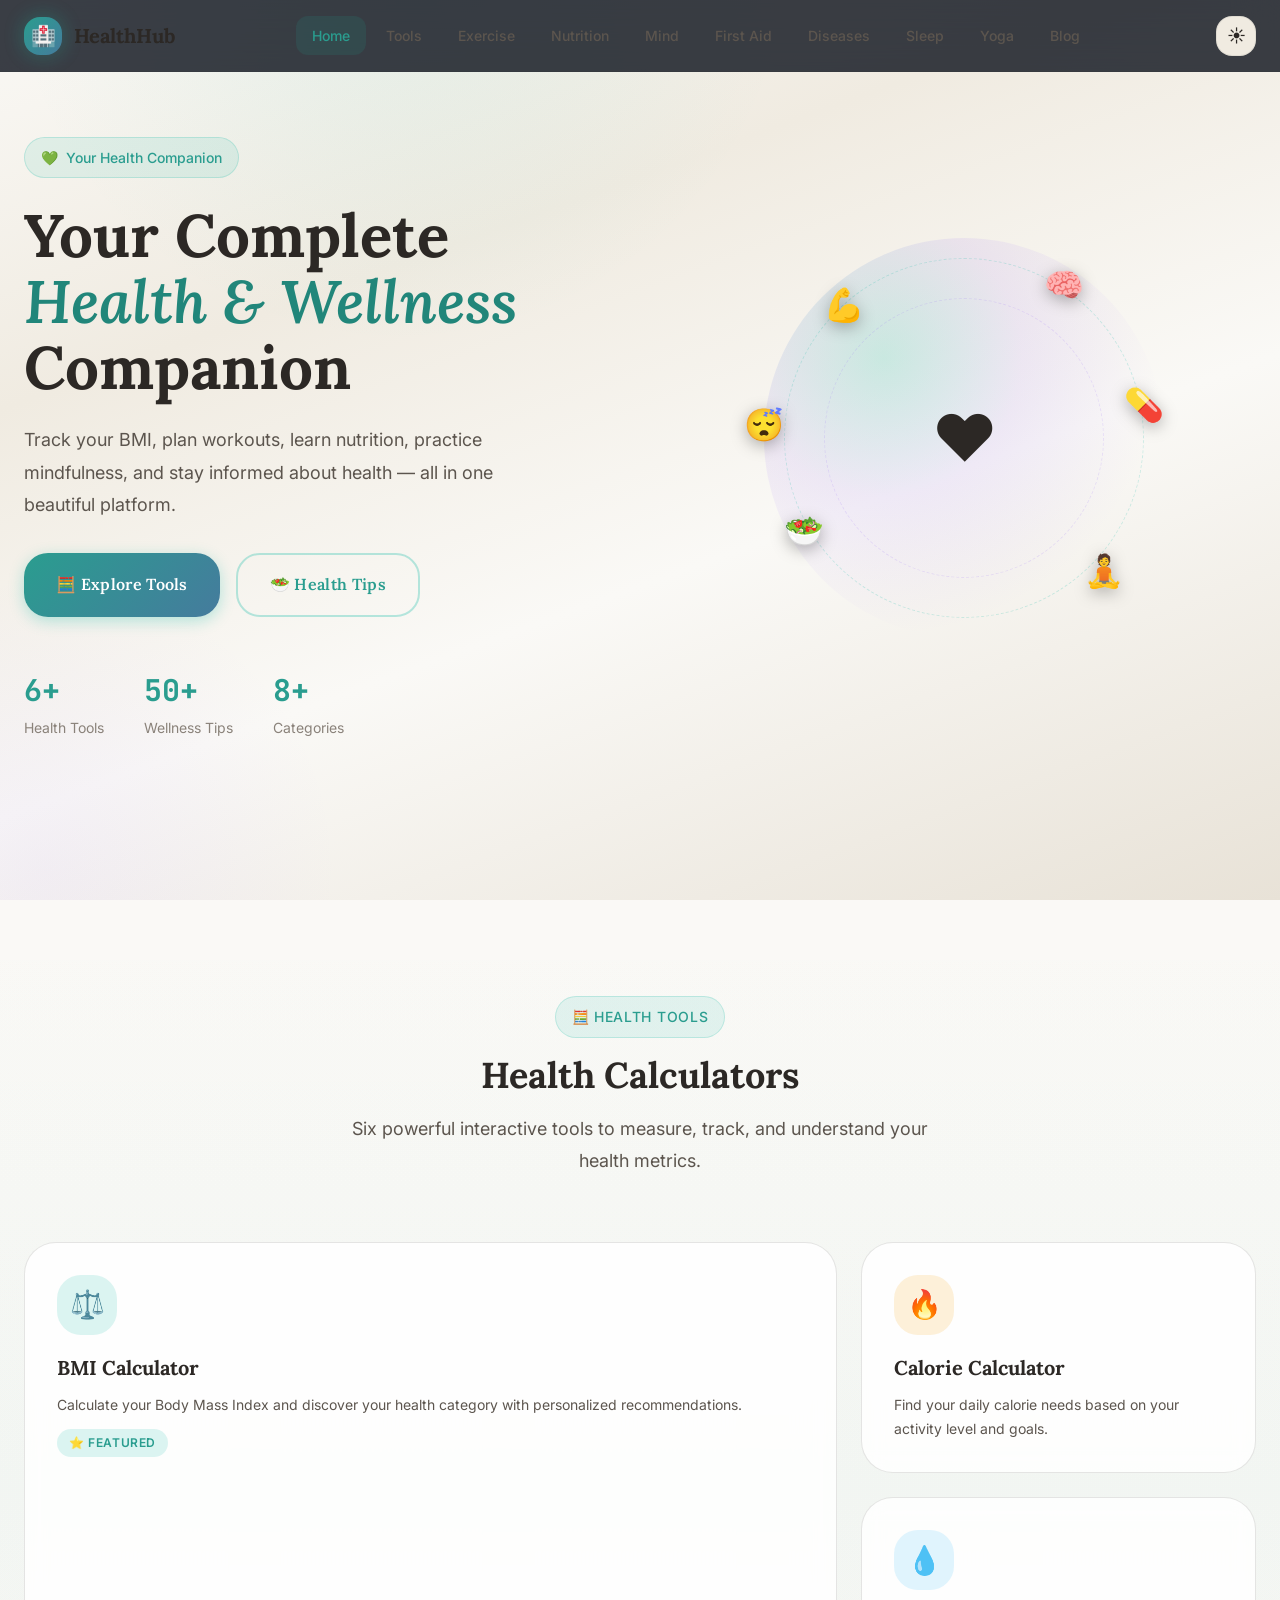
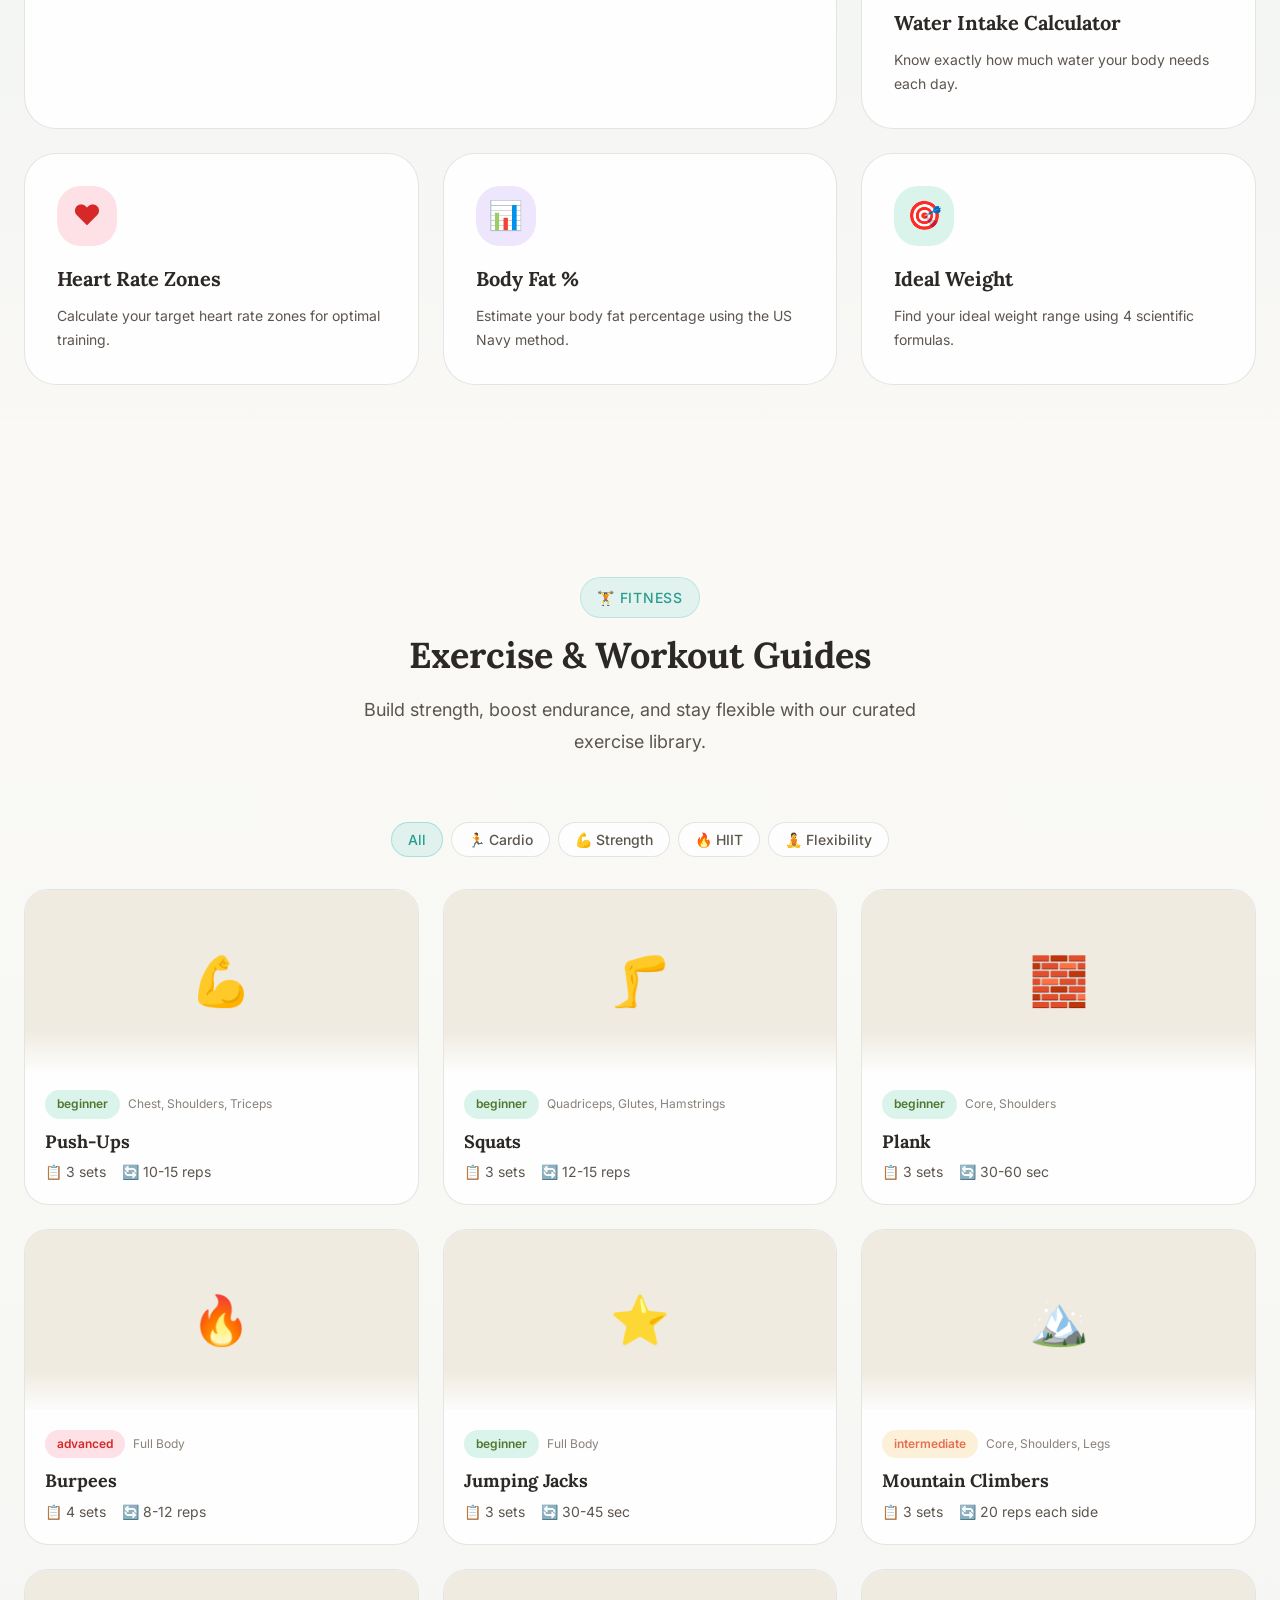
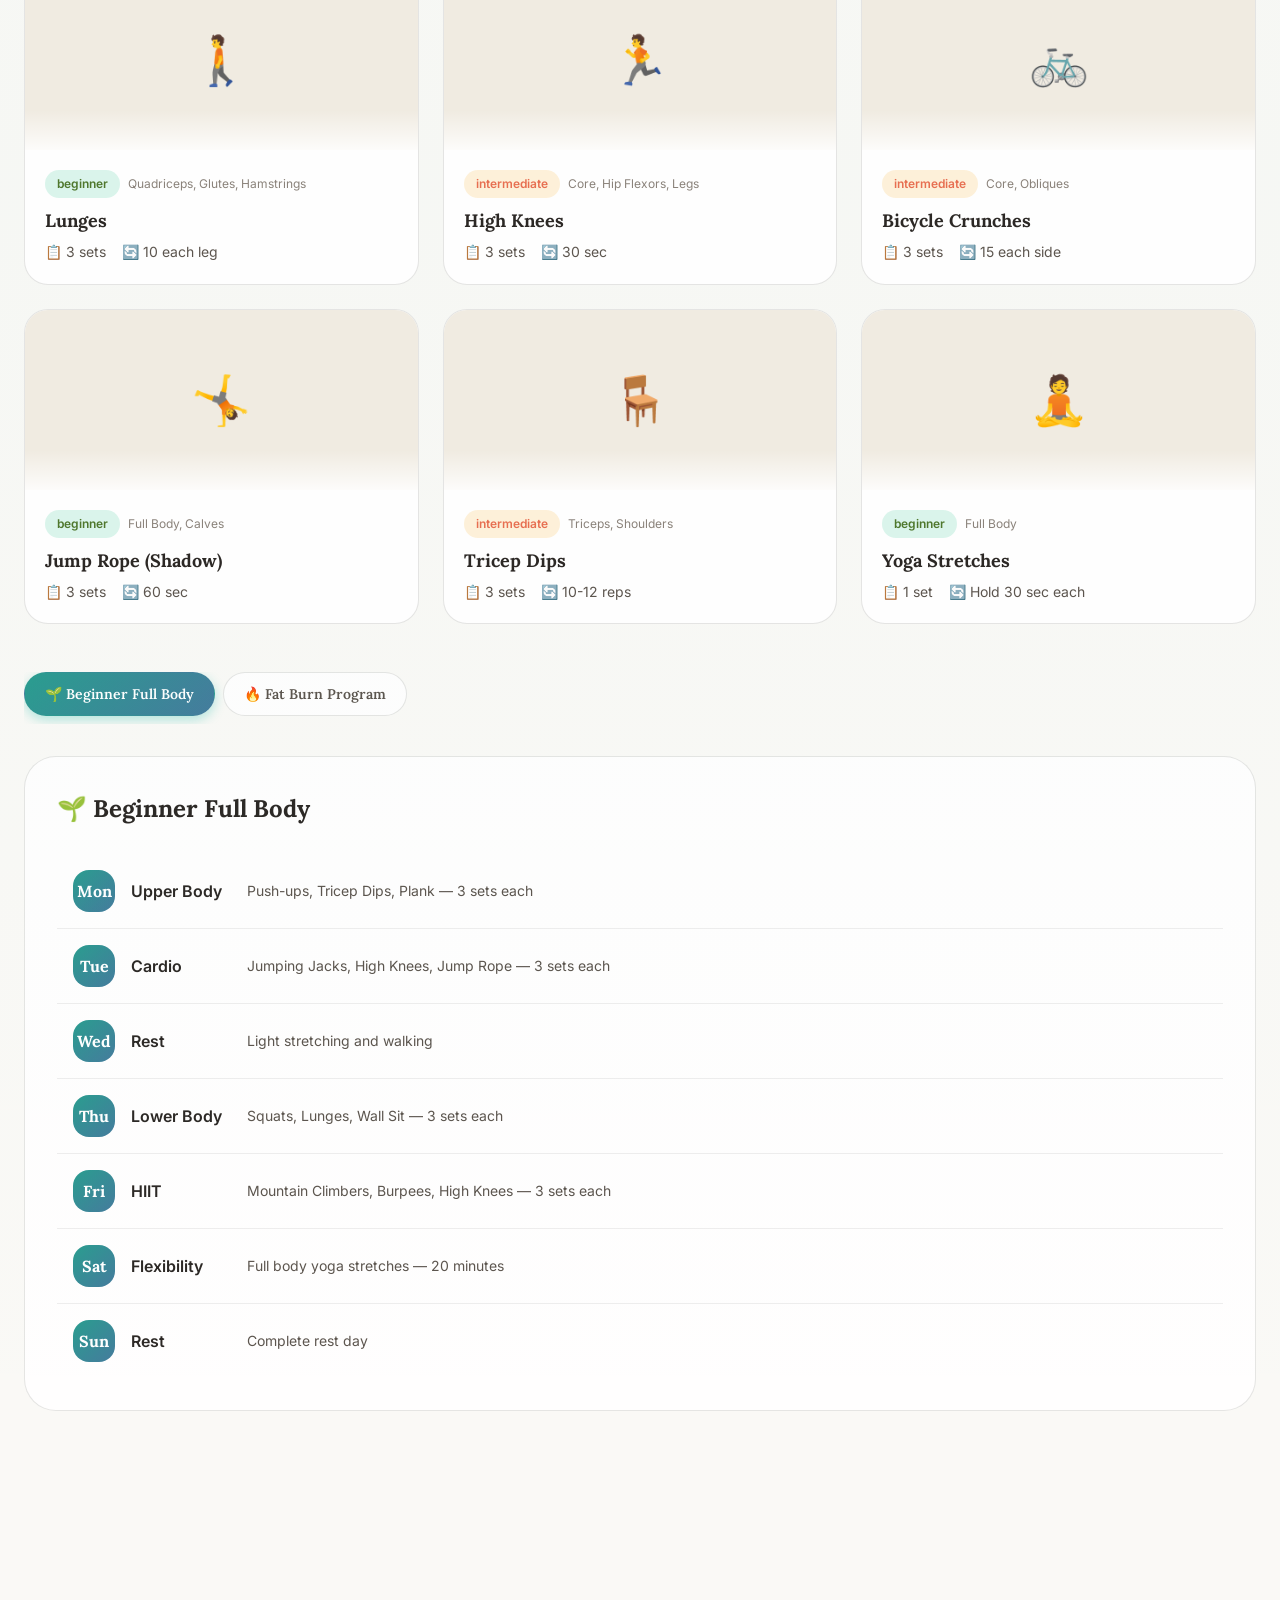
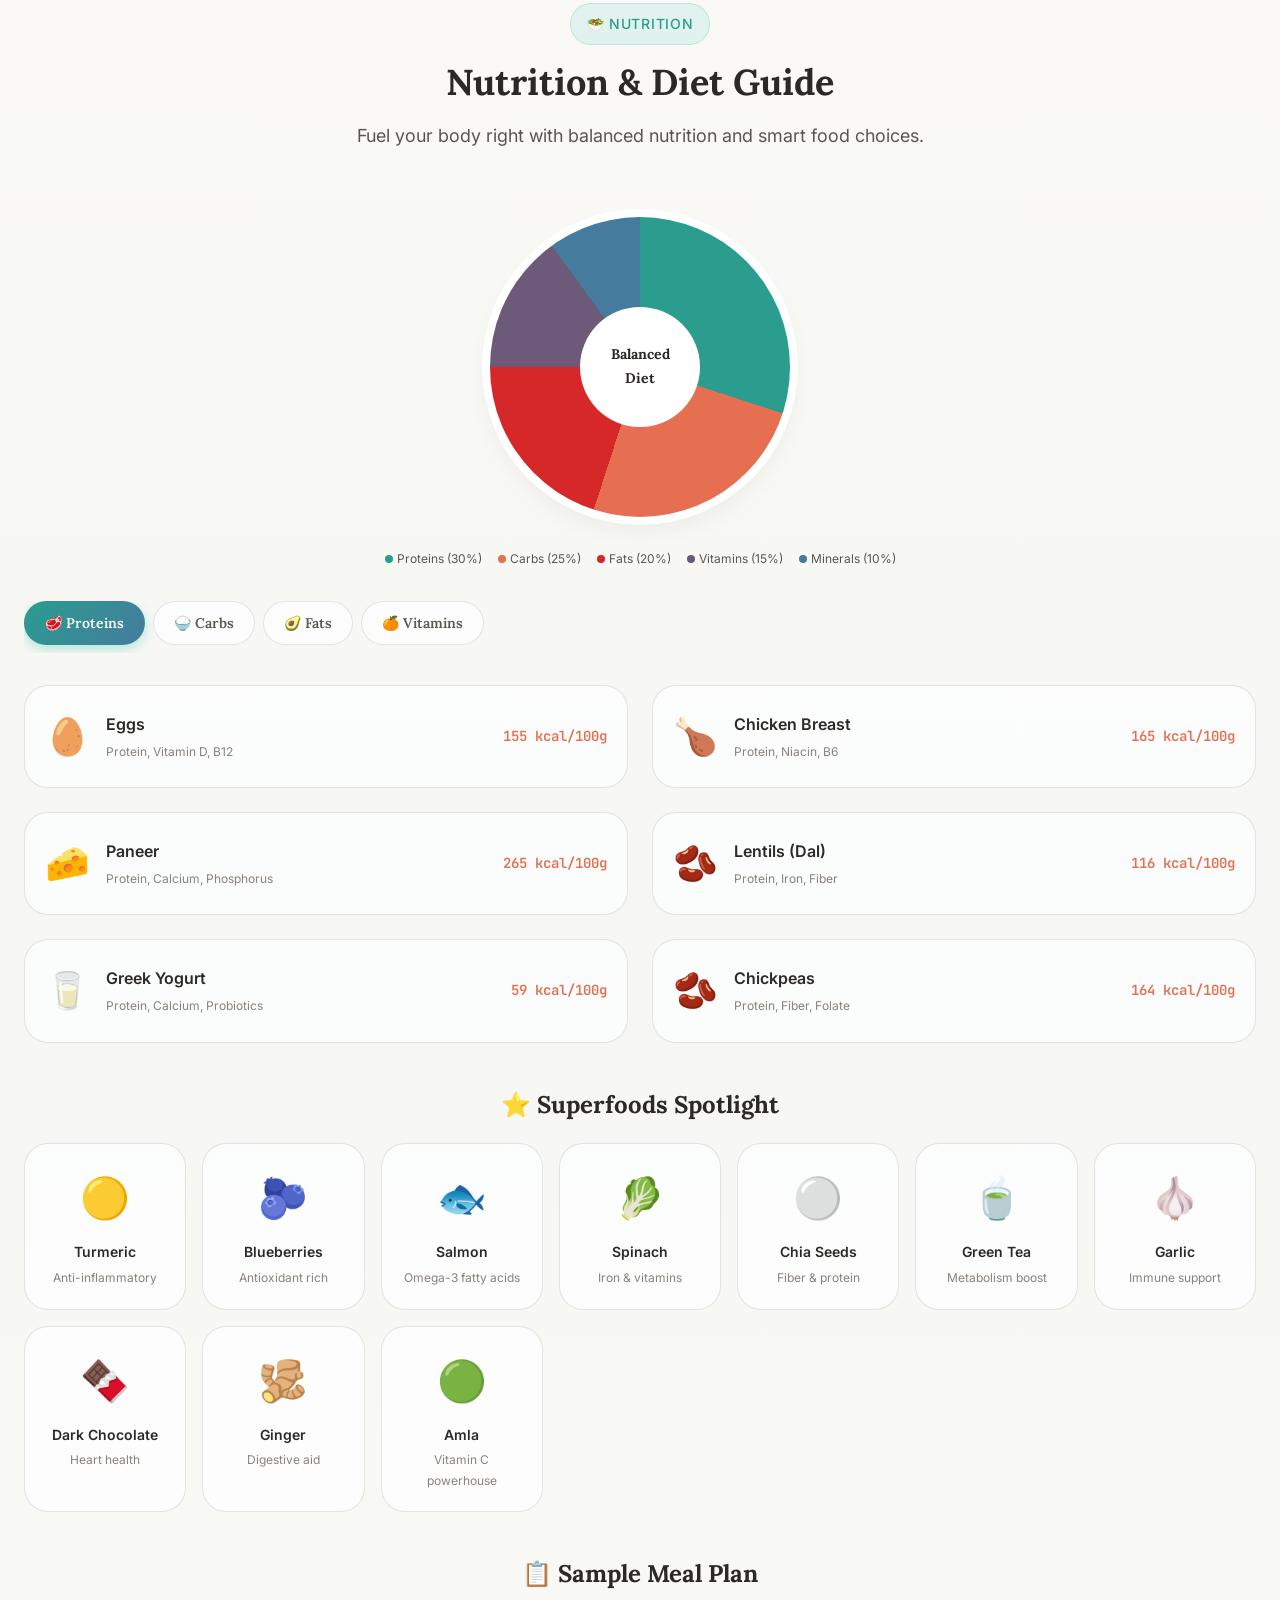
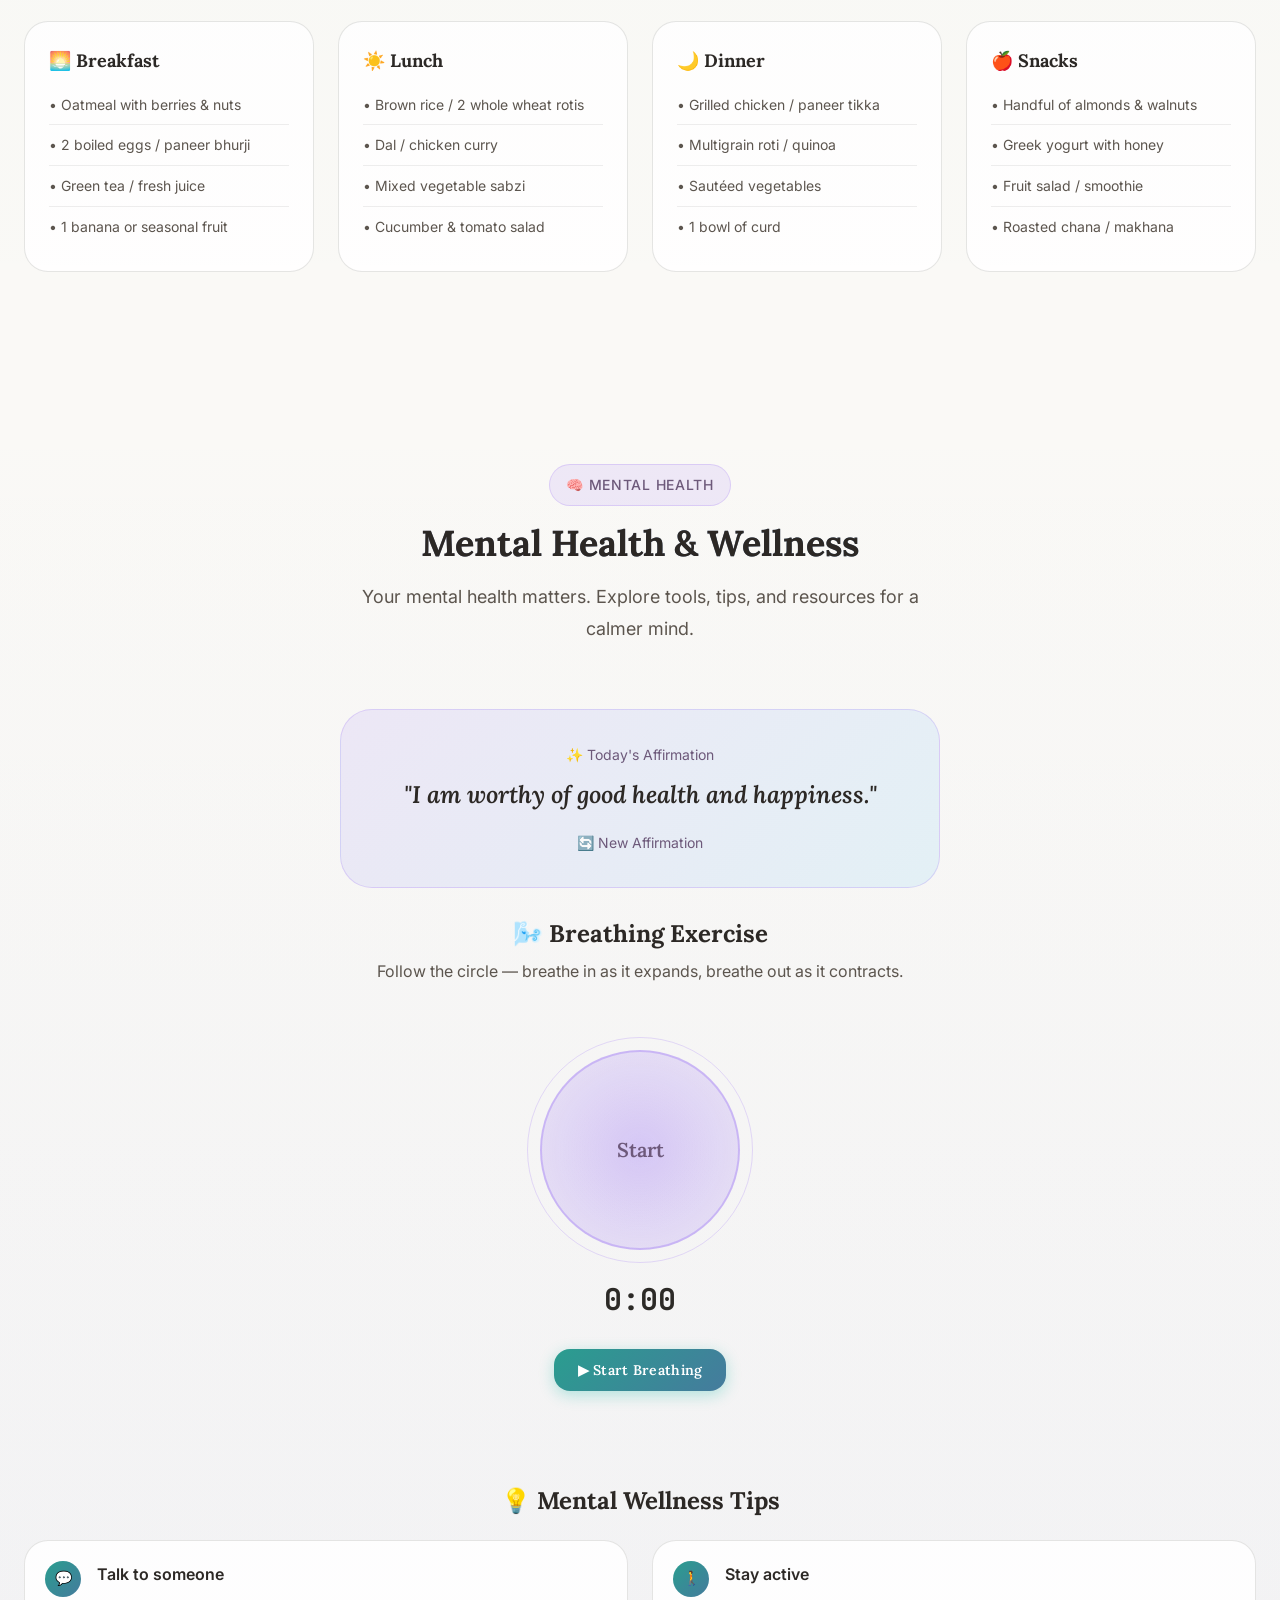
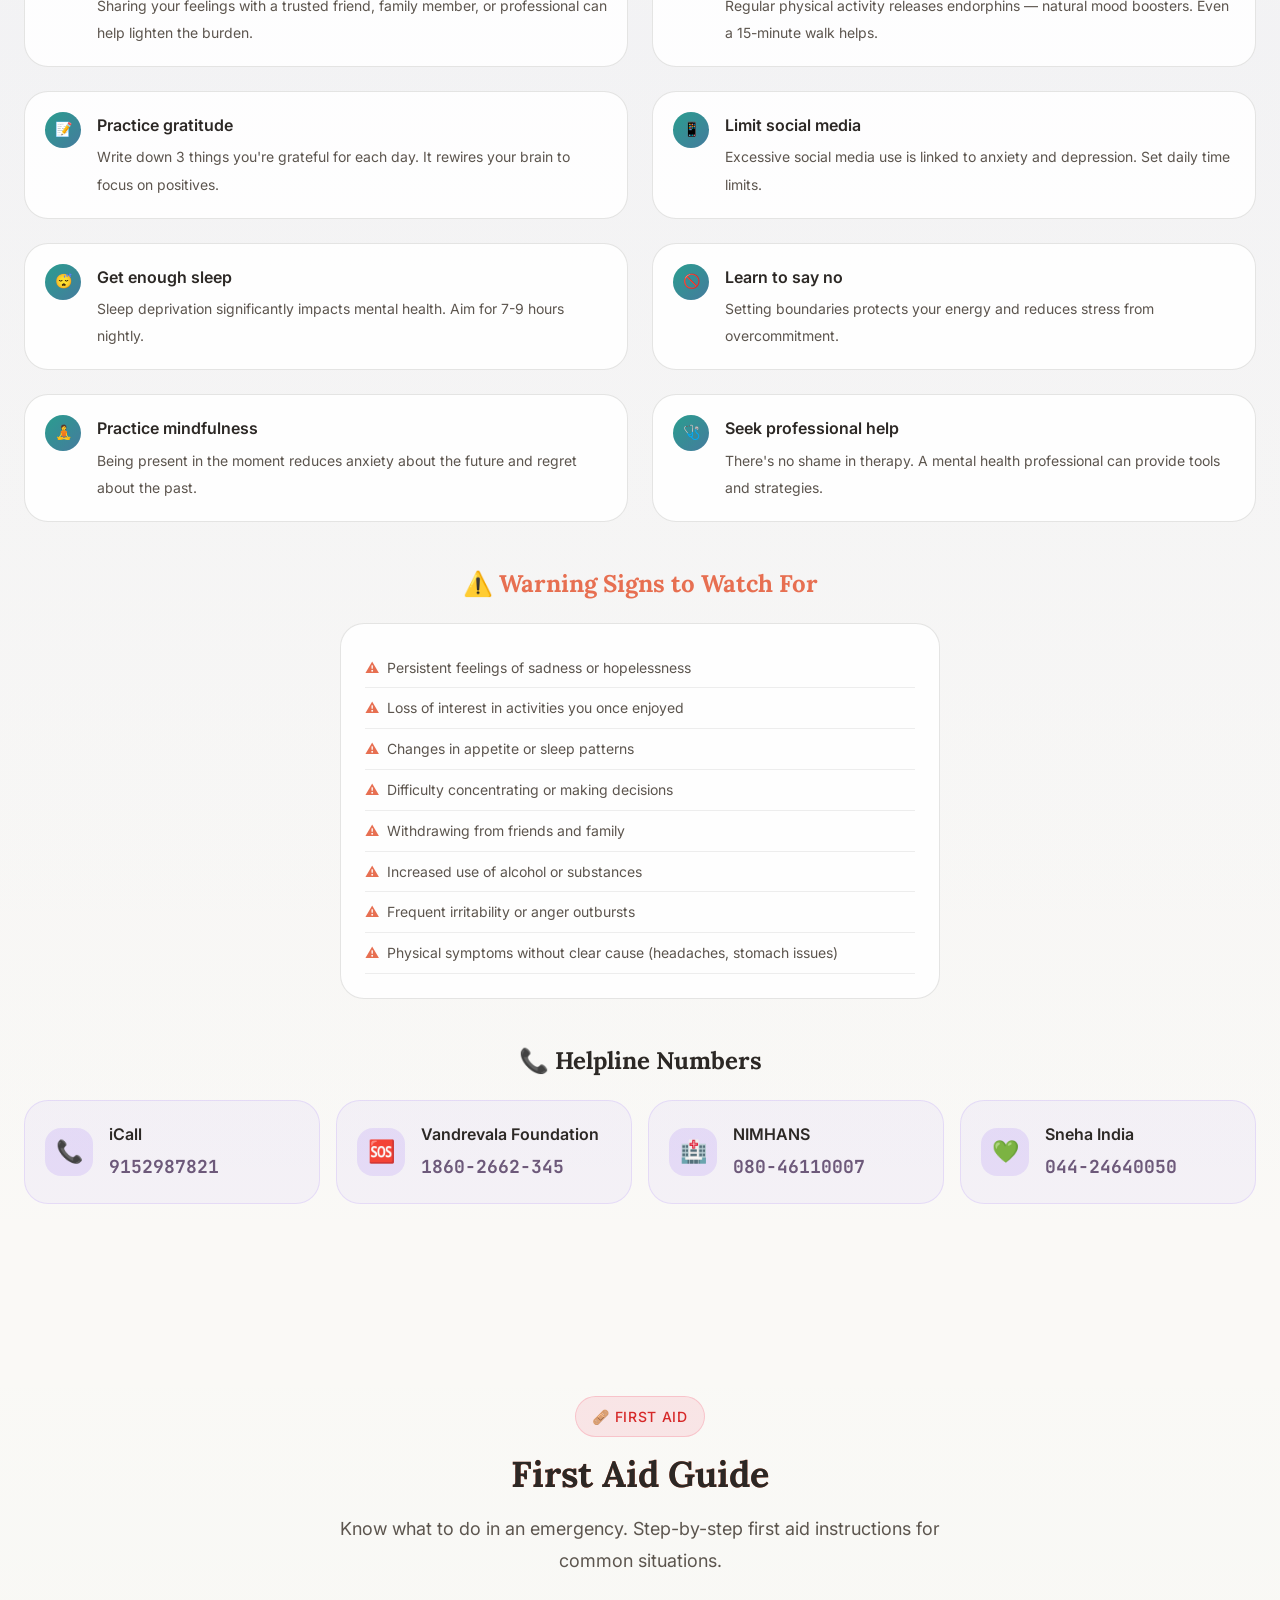
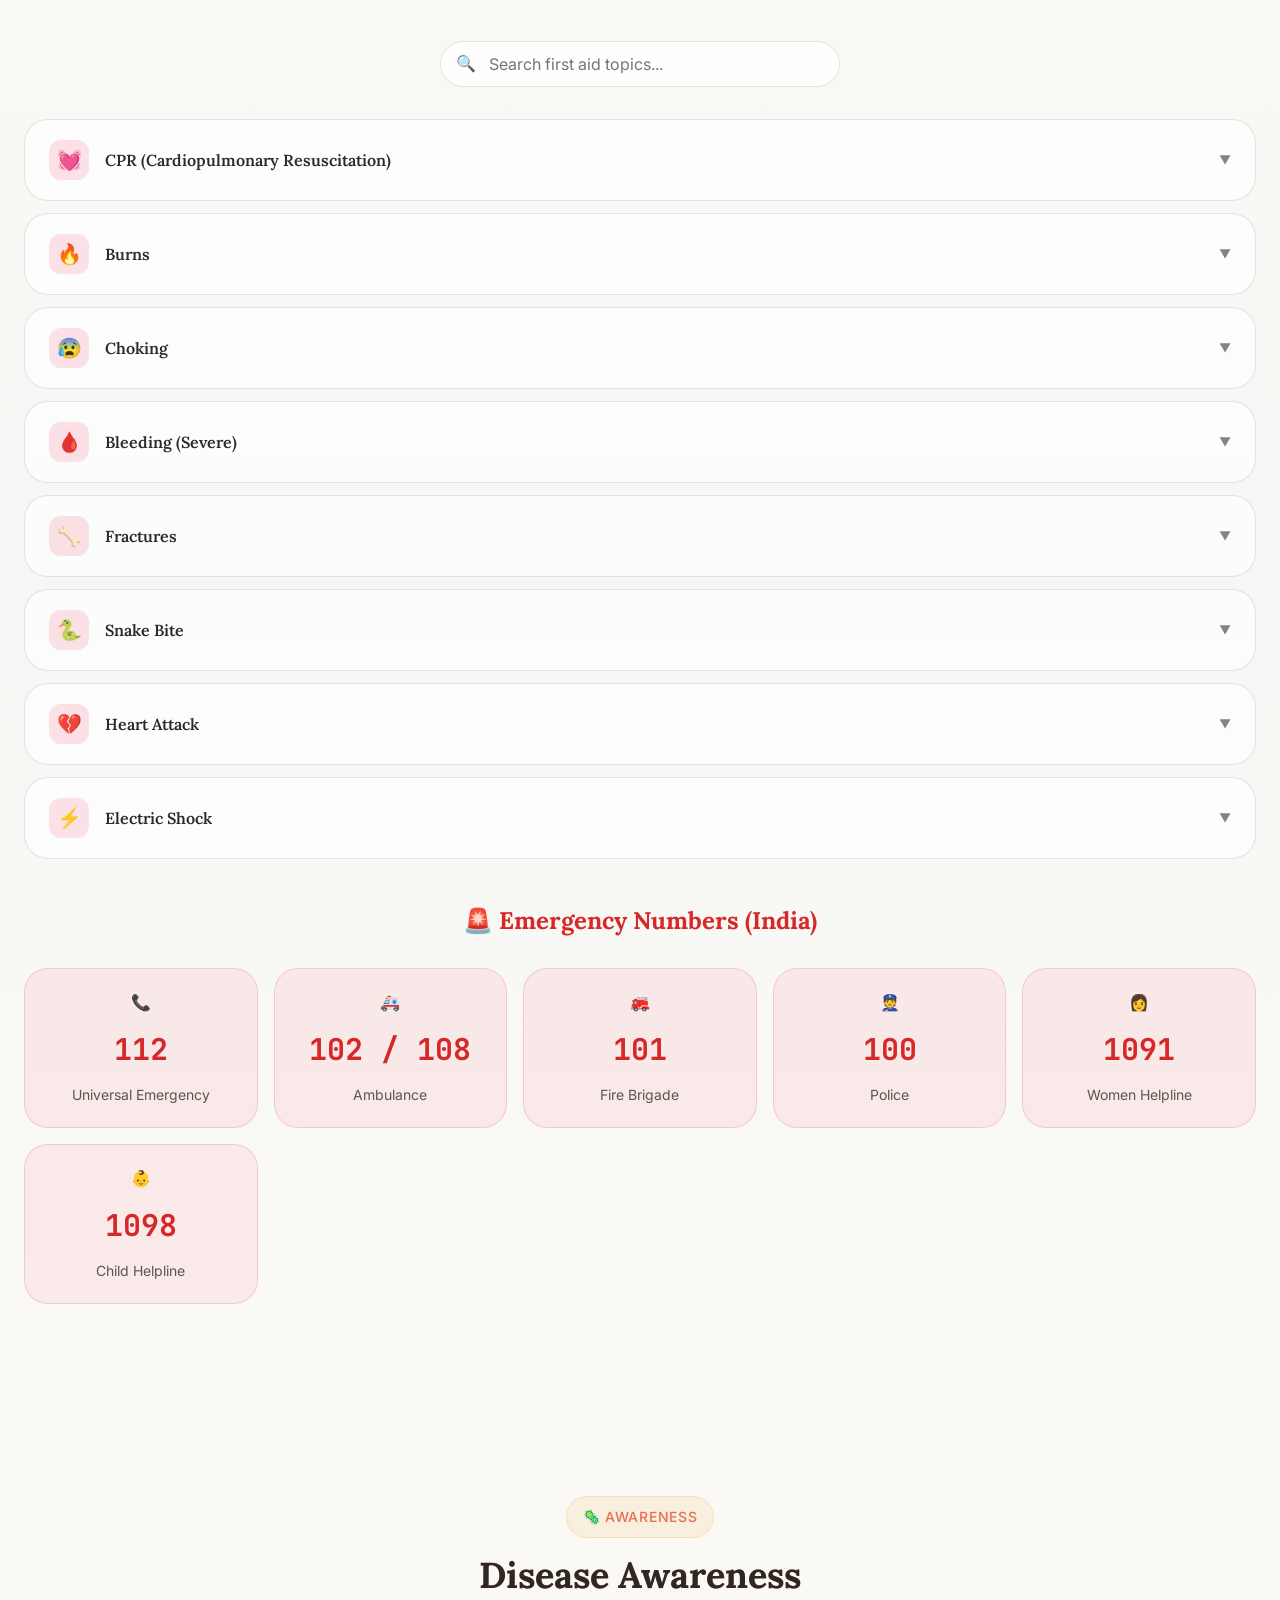
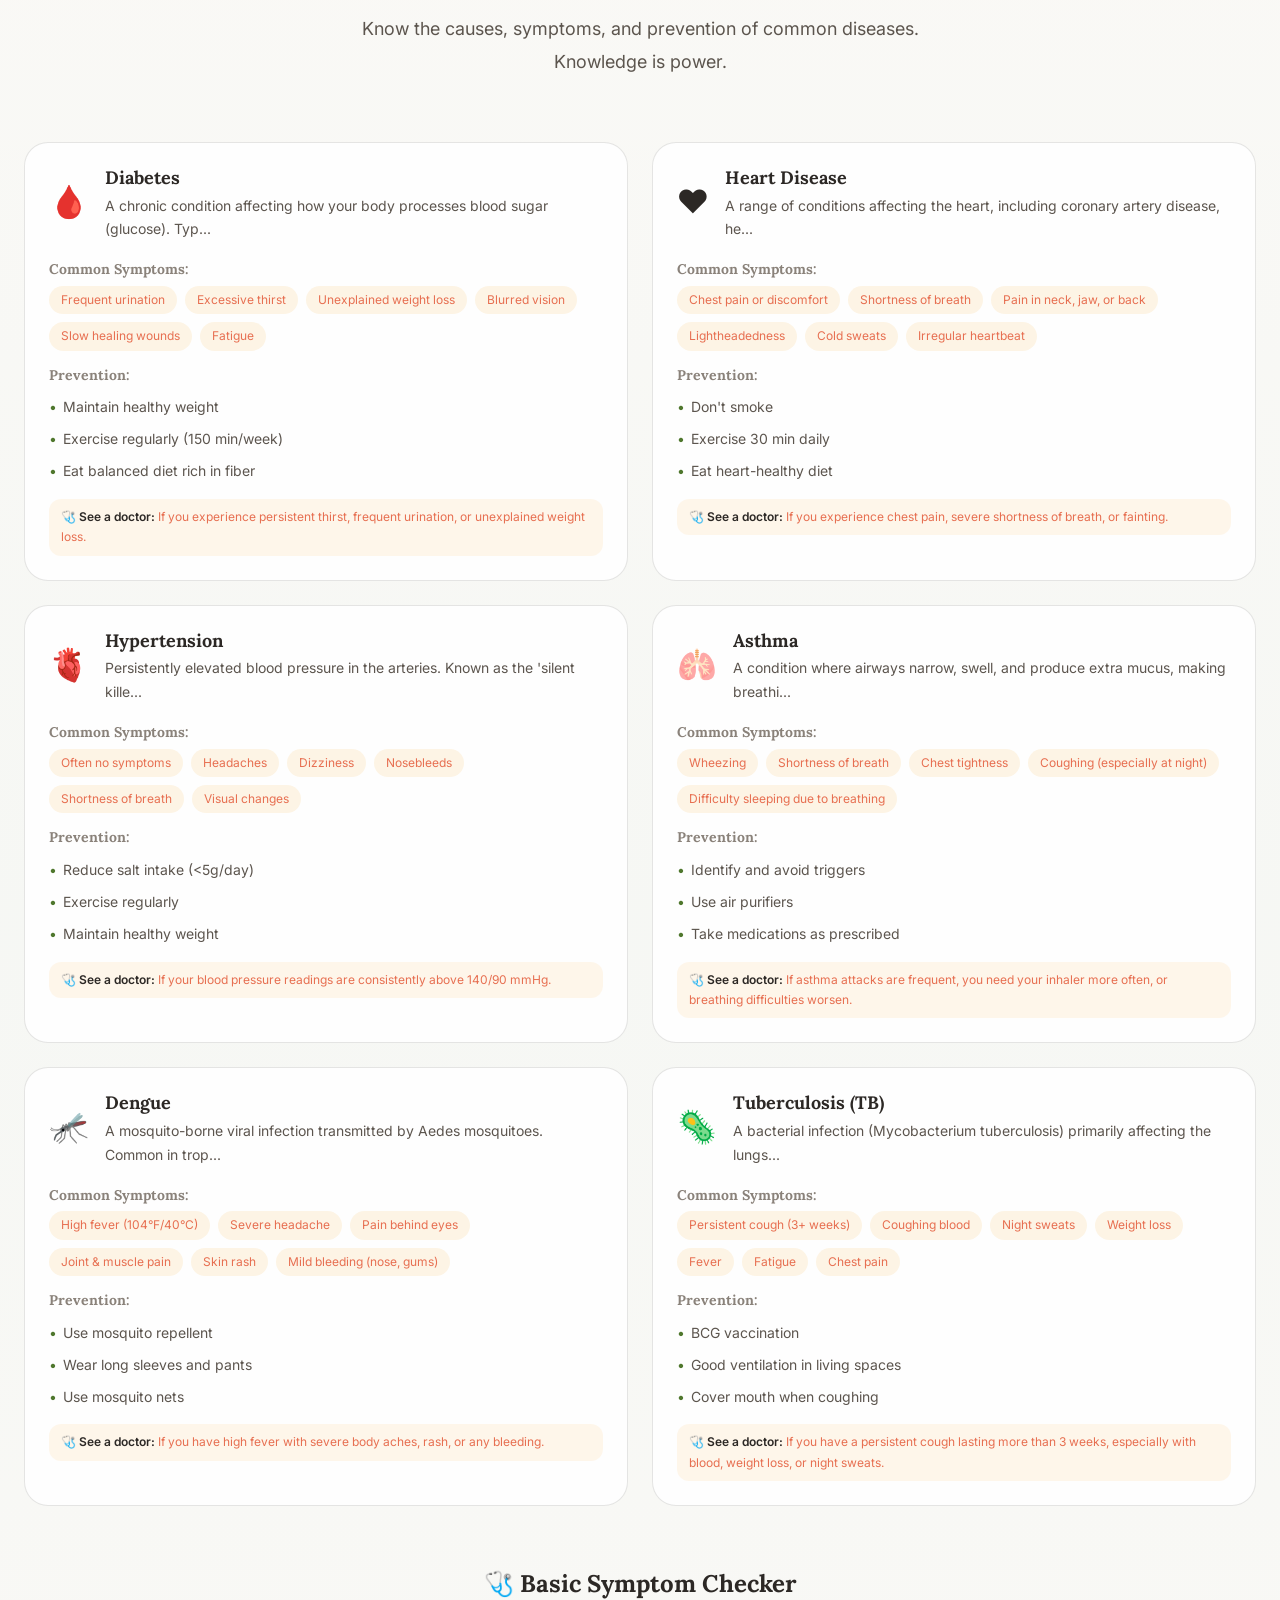
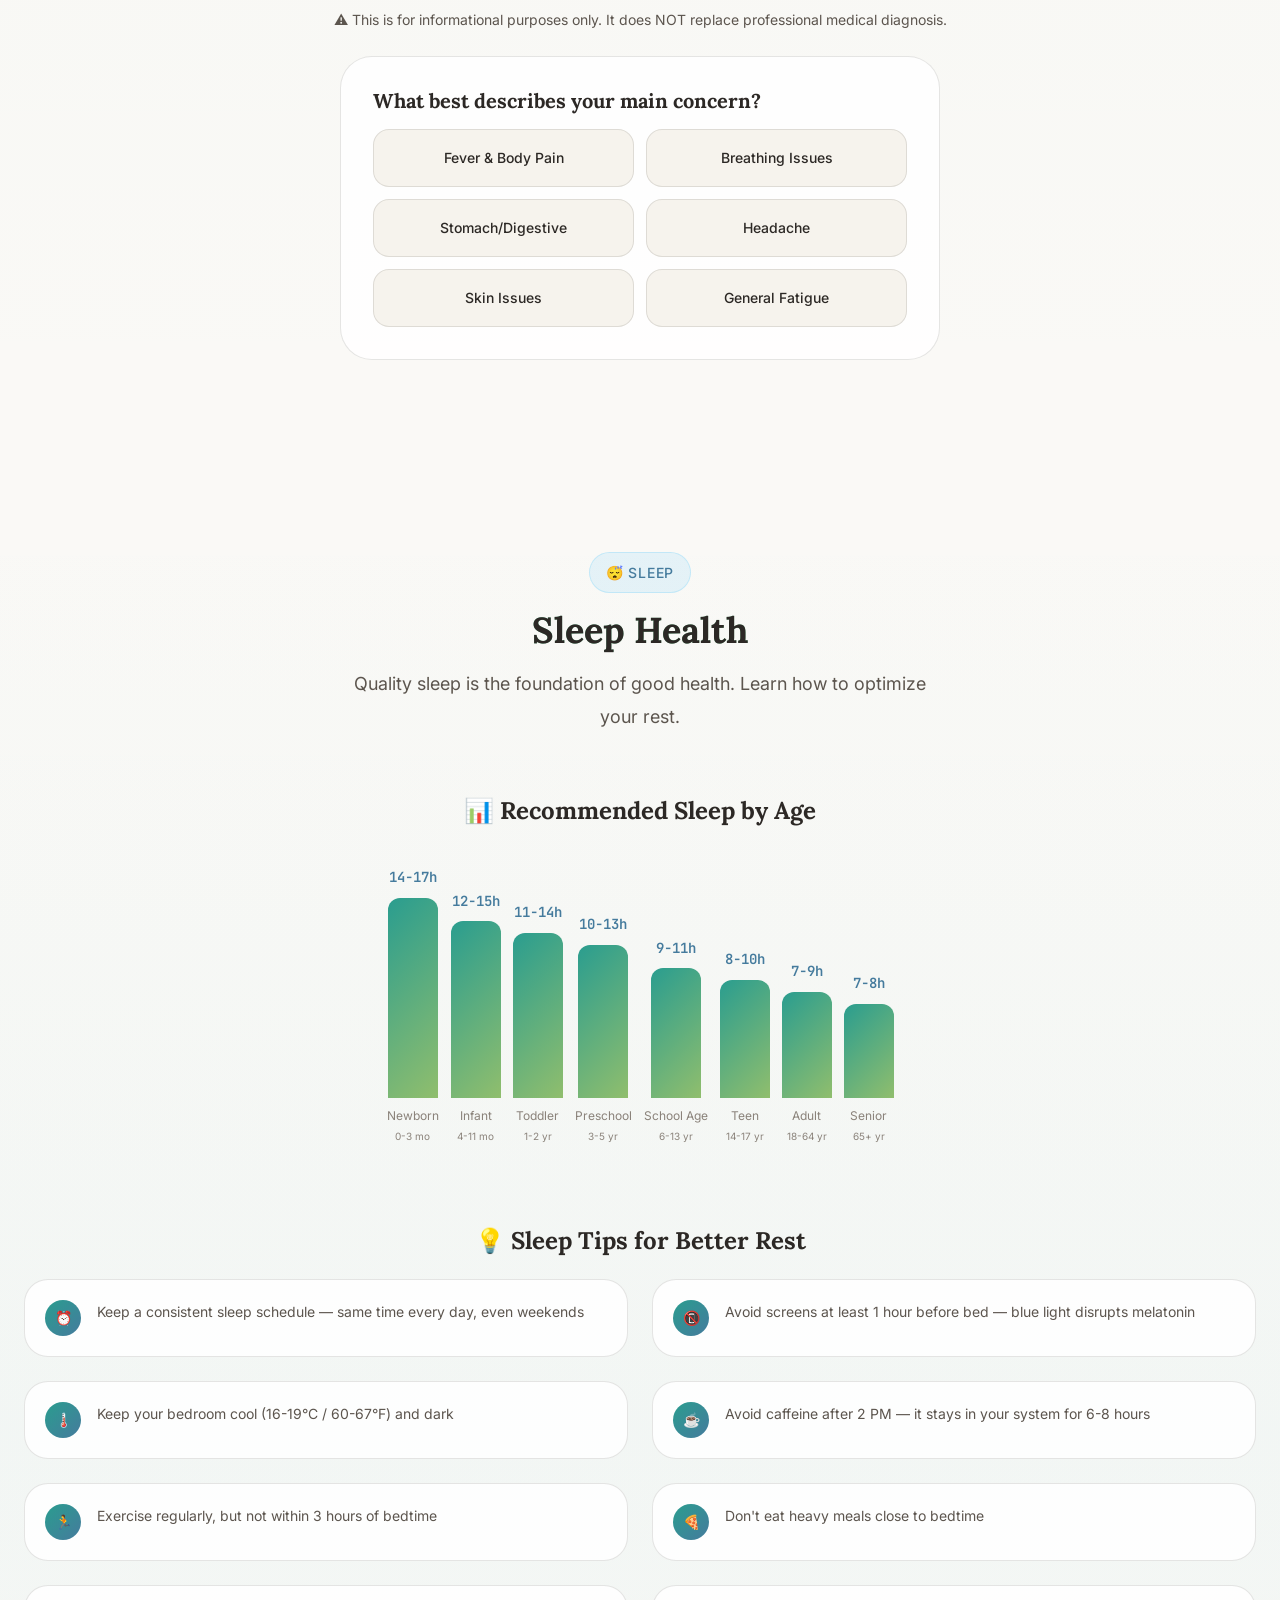
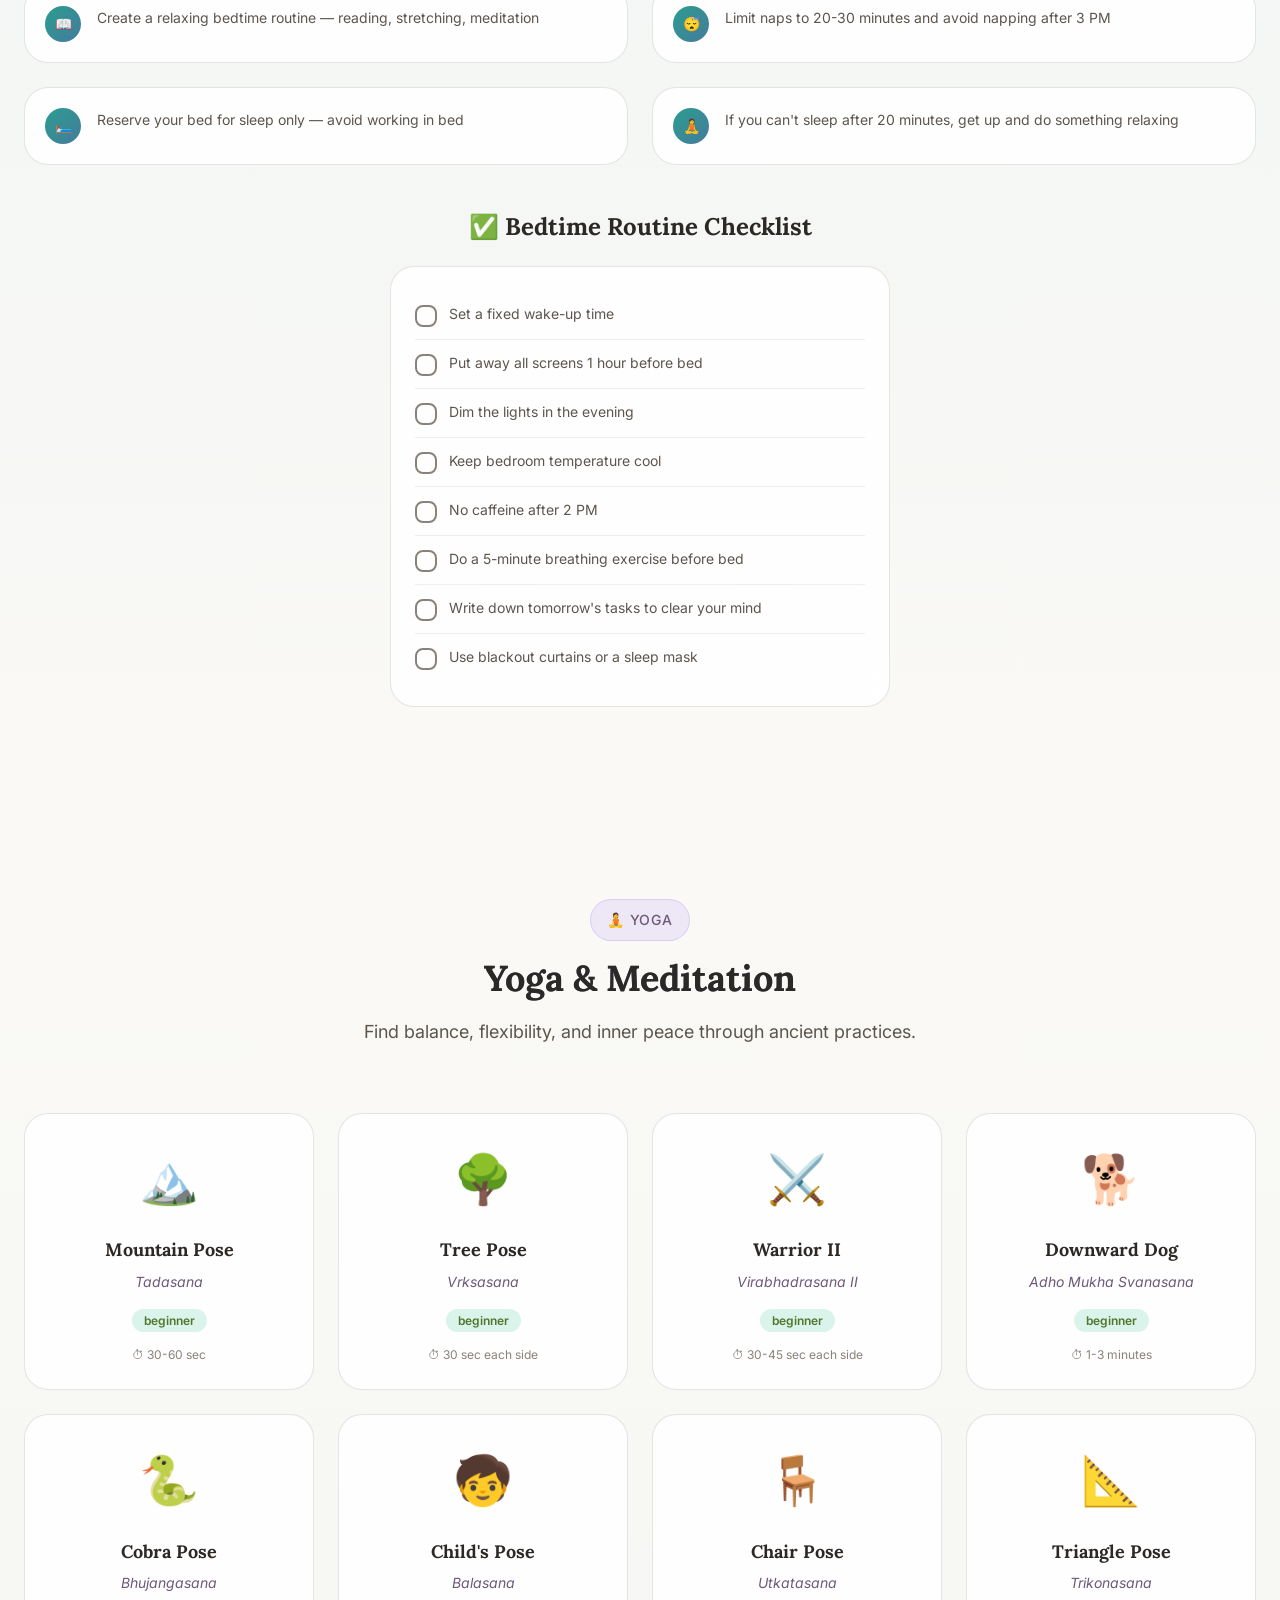
==== index.html @ 6e6f995d "Initial commit: Complete HealthHub CEP project" ====
<!DOCTYPE html>
<html lang="en" data-theme="light">
<head>
    <meta charset="UTF-8">
    <meta name="viewport" content="width=device-width, initial-scale=1.0">
    <meta name="description" content="HealthHub — Your complete health & wellness companion. BMI Calculator, Fitness Tools, Nutrition Tips, Disease Awareness & more.">
    <meta name="keywords" content="health, fitness, BMI calculator, nutrition, exercise, wellness, mental health">
    <meta name="author" content="HealthHub CEP Project">
    <title>HealthHub — Your Complete Health & Wellness Companion</title>

    <!-- Fonts -->
    <link rel="preconnect" href="https://fonts.googleapis.com">
    <link rel="preconnect" href="https://fonts.gstatic.com" crossorigin>

    <!-- Stylesheets -->
    <link rel="stylesheet" href="css/style.css">
    <link rel="stylesheet" href="css/animations.css">
    <link rel="stylesheet" href="css/components.css">
    <link rel="stylesheet" href="css/sections.css">
    <link rel="stylesheet" href="css/responsive.css">

    <link rel="icon" type="image/svg+xml" href="data:image/svg+xml,<svg xmlns='http://www.w3.org/2000/svg' viewBox='0 0 100 100'><text y='.9em' font-size='90'>🏥</text></svg>">
</head>
<body>

    <!-- ==================== PRELOADER ==================== -->
    <div class="preloader" id="preloader">
        <div class="preloader-heart">
            <div class="preloader-ring"></div>
            <svg viewBox="0 0 24 24"><path d="M12 21.35l-1.45-1.32C5.4 15.36 2 12.28 2 8.5 2 5.42 4.42 3 7.5 3c1.74 0 3.41.81 4.5 2.09C13.09 3.81 14.76 3 16.5 3 19.58 3 22 5.42 22 8.5c0 3.78-3.4 6.86-8.55 11.54L12 21.35z"/></svg>
        </div>
        <p class="preloader-text">HealthHub</p>
    </div>

    <!-- ==================== NAVBAR ==================== -->
    <nav class="navbar" id="navbar">
        <div class="container">
            <a href="#hero" class="nav-logo">
                <div class="nav-logo-icon">🏥</div>
                <span class="nav-logo-text">HealthHub</span>
            </a>

            <div class="nav-links" id="navLinks">
                <a href="#hero" class="nav-link active" data-section="hero">Home</a>
                <a href="#calculators" class="nav-link" data-section="calculators">Tools</a>
                <a href="#exercises" class="nav-link" data-section="exercises">Exercise</a>
                <a href="#nutrition" class="nav-link" data-section="nutrition">Nutrition</a>
                <a href="#mental-health" class="nav-link" data-section="mental-health">Mind</a>
                <a href="#first-aid" class="nav-link" data-section="first-aid">First Aid</a>
                <a href="#diseases" class="nav-link" data-section="diseases">Diseases</a>
                <a href="#sleep" class="nav-link" data-section="sleep">Sleep</a>
                <a href="#yoga" class="nav-link" data-section="yoga">Yoga</a>
                <a href="#blog" class="nav-link" data-section="blog">Blog</a>
            </div>

            <div class="nav-actions">
                <button class="theme-toggle" id="themeToggle" aria-label="Toggle theme">🌙</button>
                <div class="hamburger" id="hamburger">
                    <span></span>
                    <span></span>
                    <span></span>
                </div>
            </div>
        </div>
    </nav>

    <!-- Mobile Nav Overlay -->
    <div class="mobile-nav" id="mobileNav">
        <a href="#hero" class="nav-link" data-section="hero">Home</a>
        <a href="#calculators" class="nav-link" data-section="calculators">Tools</a>
        <a href="#exercises" class="nav-link" data-section="exercises">Exercise</a>
        <a href="#nutrition" class="nav-link" data-section="nutrition">Nutrition</a>
        <a href="#mental-health" class="nav-link" data-section="mental-health">Mind</a>
        <a href="#first-aid" class="nav-link" data-section="first-aid">First Aid</a>
        <a href="#diseases" class="nav-link" data-section="diseases">Diseases</a>
        <a href="#sleep" class="nav-link" data-section="sleep">Sleep</a>
        <a href="#yoga" class="nav-link" data-section="yoga">Yoga</a>
        <a href="#blog" class="nav-link" data-section="blog">Blog</a>
    </div>

    <!-- ==================== HERO SECTION ==================== -->
    <section class="hero section" id="hero">
        <div class="container">
            <div class="hero-content">
                <div class="hero-badge">
                    <span>💚</span> Your Health Companion
                </div>
                <h1 class="hero-title">
                    Your Complete<br>
                    <span class="gradient-text">Health &amp; Wellness</span><br>
                    Companion
                </h1>
                <p class="hero-description">
                    Track your BMI, plan workouts, learn nutrition, practice mindfulness, and stay informed about health — all in one beautiful platform.
                </p>
                <div class="hero-buttons">
                    <a href="#calculators" class="btn btn-primary btn-lg">🧮 Explore Tools</a>
                    <a href="#nutrition" class="btn btn-secondary btn-lg">🥗 Health Tips</a>
                </div>
                <div class="hero-stats">
                    <div class="hero-stat">
                        <div class="hero-stat-value" data-count="6">0</div>
                        <div class="hero-stat-label">Health Tools</div>
                    </div>
                    <div class="hero-stat">
                        <div class="hero-stat-value" data-count="50">0</div>
                        <div class="hero-stat-label">Wellness Tips</div>
                    </div>
                    <div class="hero-stat">
                        <div class="hero-stat-value" data-count="8">0</div>
                        <div class="hero-stat-label">Categories</div>
                    </div>
                </div>
            </div>
            <div class="hero-visual">
                <div class="hero-orb">
                    <div class="hero-float-icon">💪</div>
                    <div class="hero-float-icon">🧠</div>
                    <div class="hero-float-icon">🥗</div>
                    <div class="hero-float-icon">🧘</div>
                    <div class="hero-float-icon">😴</div>
                    <div class="hero-float-icon">💊</div>
                    <div class="hero-center-icon">❤️</div>
                </div>
            </div>
        </div>
    </section>

    <!-- ==================== CALCULATORS SECTION ==================== -->
    <section class="section calculators-section" id="calculators">
        <div class="container">
            <div class="section-header animate-on-scroll">
                <div class="section-badge">🧮 Health Tools</div>
                <h2 class="section-title">Health Calculators</h2>
                <p class="section-subtitle">Six powerful interactive tools to measure, track, and understand your health metrics.</p>
            </div>

            <div class="calc-grid">
                <!-- BMI Calculator Card -->
                <div class="calc-card calc-featured animate-on-scroll hover-lift" data-calc="bmi" data-color="teal">
                    <div class="card-icon teal">⚖️</div>
                    <div class="card-title">BMI Calculator</div>
                    <div class="card-text">Calculate your Body Mass Index and discover your health category with personalized recommendations.</div>
                    <div class="tag tag-teal" style="margin-top:12px">⭐ Featured</div>
                </div>

                <!-- Calorie Calculator Card -->
                <div class="calc-card animate-on-scroll delay-1 hover-lift" data-calc="calorie" data-color="amber">
                    <div class="card-icon amber">🔥</div>
                    <div class="card-title">Calorie Calculator</div>
                    <div class="card-text">Find your daily calorie needs based on your activity level and goals.</div>
                </div>

                <!-- Water Intake Card -->
                <div class="calc-card animate-on-scroll delay-2 hover-lift" data-calc="water" data-color="sky">
                    <div class="card-icon sky">💧</div>
                    <div class="card-title">Water Intake Calculator</div>
                    <div class="card-text">Know exactly how much water your body needs each day.</div>
                </div>

                <!-- Heart Rate Card -->
                <div class="calc-card animate-on-scroll delay-3 hover-lift" data-calc="heartrate" data-color="rose">
                    <div class="card-icon rose">❤️</div>
                    <div class="card-title">Heart Rate Zones</div>
                    <div class="card-text">Calculate your target heart rate zones for optimal training.</div>
                </div>

                <!-- Body Fat Card -->
                <div class="calc-card animate-on-scroll delay-4 hover-lift" data-calc="bodyfat" data-color="violet">
                    <div class="card-icon violet">📊</div>
                    <div class="card-title">Body Fat %</div>
                    <div class="card-text">Estimate your body fat percentage using the US Navy method.</div>
                </div>

                <!-- Ideal Weight Card -->
                <div class="calc-card animate-on-scroll delay-5 hover-lift" data-calc="idealweight" data-color="emerald">
                    <div class="card-icon emerald">🎯</div>
                    <div class="card-title">Ideal Weight</div>
                    <div class="card-text">Find your ideal weight range using 4 scientific formulas.</div>
                </div>
            </div>

            <!-- Calculator Panels (shown when card clicked) -->
            <div id="calculatorPanels">
                <!-- BMI Panel -->
                <div class="calculator-panel" id="panel-bmi">
                    <div class="calculator-panel-header">
                        <div class="calculator-panel-title">⚖️ BMI Calculator</div>
                        <div class="calculator-panel-close" data-close-panel>&times;</div>
                    </div>
                    <div class="calculator-panel-body">
                        <div class="calc-form">
                            <div class="form-group">
                                <label class="form-label">Gender</label>
                                <div class="form-radio-group">
                                    <div class="form-radio">
                                        <input type="radio" name="bmi-gender" id="bmi-male" value="male" checked>
                                        <label for="bmi-male">👨 Male</label>
                                    </div>
                                    <div class="form-radio">
                                        <input type="radio" name="bmi-gender" id="bmi-female" value="female">
                                        <label for="bmi-female">👩 Female</label>
                                    </div>
                                </div>
                            </div>
                            <div class="form-group">
                                <label class="form-label" for="bmi-age">Age</label>
                                <input type="number" class="form-input" id="bmi-age" placeholder="Enter your age" min="2" max="120">
                            </div>
                            <div class="form-row">
                                <div class="form-group">
                                    <label class="form-label" for="bmi-height">Height (cm)</label>
                                    <input type="number" class="form-input" id="bmi-height" placeholder="e.g., 170" min="50" max="300">
                                </div>
                                <div class="form-group">
                                    <label class="form-label" for="bmi-weight">Weight (kg)</label>
                                    <input type="number" class="form-input" id="bmi-weight" placeholder="e.g., 70" min="10" max="500">
                                </div>
                            </div>
                            <button class="btn btn-primary btn-lg" style="width:100%" onclick="calculateBMI()">Calculate BMI</button>
                        </div>
                        <div class="calc-results" id="bmi-results">
                            <div class="gauge bmi-gauge">
                                <svg viewBox="0 0 100 100">
                                    <circle class="gauge-bg" cx="50" cy="50" r="42"/>
                                    <circle class="gauge-fill" id="bmi-gauge-fill" cx="50" cy="50" r="42" stroke-dasharray="264" stroke-dashoffset="264" stroke="var(--accent-teal)"/>
                                </svg>
                                <div class="gauge-text">
                                    <div class="gauge-value" id="bmi-value">—</div>
                                    <div class="gauge-unit">BMI</div>
                                </div>
                            </div>
                            <div class="result-category" id="bmi-category" style="display:none"></div>
                            <div class="bmi-scale">
                                <div class="bmi-scale-item"><div class="bmi-scale-dot" style="background:var(--accent-sky)"></div> Underweight &lt;18.5</div>
                                <div class="bmi-scale-item"><div class="bmi-scale-dot" style="background:var(--accent-emerald)"></div> Normal 18.5-24.9</div>
                                <div class="bmi-scale-item"><div class="bmi-scale-dot" style="background:var(--accent-amber)"></div> Overweight 25-29.9</div>
                                <div class="bmi-scale-item"><div class="bmi-scale-dot" style="background:var(--accent-rose)"></div> Obese 30+</div>
                            </div>
                            <div class="calc-tips" id="bmi-tips" style="display:none">
                                <h4>💡 Health Tips</h4>
                                <ul id="bmi-tips-list"></ul>
                            </div>
                        </div>
                    </div>
                </div>

                <!-- Calorie Panel -->
                <div class="calculator-panel" id="panel-calorie">
                    <div class="calculator-panel-header">
                        <div class="calculator-panel-title">🔥 Calorie Calculator</div>
                        <div class="calculator-panel-close" data-close-panel>&times;</div>
                    </div>
                    <div class="calculator-panel-body">
                        <div class="calc-form">
                            <div class="form-group">
                                <label class="form-label">Gender</label>
                                <div class="form-radio-group">
                                    <div class="form-radio">
                                        <input type="radio" name="cal-gender" id="cal-male" value="male" checked>
                                        <label for="cal-male">👨 Male</label>
                                    </div>
                                    <div class="form-radio">
                                        <input type="radio" name="cal-gender" id="cal-female" value="female">
                                        <label for="cal-female">👩 Female</label>
                                    </div>
                                </div>
                            </div>
                            <div class="form-group">
                                <label class="form-label" for="cal-age">Age</label>
                                <input type="number" class="form-input" id="cal-age" placeholder="Enter your age" min="2" max="120">
                            </div>
                            <div class="form-row">
                                <div class="form-group">
                                    <label class="form-label" for="cal-height">Height (cm)</label>
                                    <input type="number" class="form-input" id="cal-height" placeholder="e.g., 170">
                                </div>
                                <div class="form-group">
                                    <label class="form-label" for="cal-weight">Weight (kg)</label>
                                    <input type="number" class="form-input" id="cal-weight" placeholder="e.g., 70">
                                </div>
                            </div>
                            <div class="form-group">
                                <label class="form-label" for="cal-activity">Activity Level</label>
                                <select class="form-select" id="cal-activity">
                                    <option value="1.2">Sedentary (office job, little exercise)</option>
                                    <option value="1.375">Lightly Active (light exercise 1-3 days/week)</option>
                                    <option value="1.55" selected>Moderately Active (exercise 3-5 days/week)</option>
                                    <option value="1.725">Very Active (hard exercise 6-7 days/week)</option>
                                    <option value="1.9">Extra Active (very hard exercise, physical job)</option>
                                </select>
                            </div>
                            <button class="btn btn-primary btn-lg" style="width:100%" onclick="calculateCalories()">Calculate Calories</button>
                        </div>
                        <div class="calc-results" id="calorie-results">
                            <div class="result-box" style="border:none;background:transparent;padding:0">
                                <div class="result-value" id="cal-maintain" style="color:var(--accent-teal)">—</div>
                                <div class="result-label">Calories/day to maintain weight</div>
                            </div>
                            <div style="display:grid;grid-template-columns:1fr 1fr;gap:16px;width:100%;margin-top:24px">
                                <div class="result-box">
                                    <div class="result-value" id="cal-lose" style="font-size:var(--fs-3xl);color:var(--accent-emerald)">—</div>
                                    <div class="result-label">To Lose Weight</div>
                                </div>
                                <div class="result-box">
                                    <div class="result-value" id="cal-gain" style="font-size:var(--fs-3xl);color:var(--accent-amber)">—</div>
                                    <div class="result-label">To Gain Weight</div>
                                </div>
                            </div>
                            <div style="width:100%;margin-top:24px">
                                <h4 style="font-family:var(--font-heading);margin-bottom:12px">Macronutrient Breakdown</h4>
                                <div class="macro-bar" id="macro-bar">
                                    <div class="macro-segment" id="macro-protein" style="width:30%;background:var(--accent-teal)">Protein</div>
                                    <div class="macro-segment" id="macro-carbs" style="width:45%;background:var(--accent-amber)">Carbs</div>
                                    <div class="macro-segment" id="macro-fats" style="width:25%;background:var(--accent-violet)">Fats</div>
                                </div>
                                <div style="display:flex;justify-content:space-between;margin-top:8px;font-size:var(--fs-xs);color:var(--text-muted)" id="macro-grams">
                                    <span id="macro-protein-g">Protein: —g</span>
                                    <span id="macro-carbs-g">Carbs: —g</span>
                                    <span id="macro-fats-g">Fats: —g</span>
                                </div>
                            </div>
                        </div>
                    </div>
                </div>

                <!-- Water Intake Panel -->
                <div class="calculator-panel" id="panel-water">
                    <div class="calculator-panel-header">
                        <div class="calculator-panel-title">💧 Water Intake Calculator</div>
                        <div class="calculator-panel-close" data-close-panel>&times;</div>
                    </div>
                    <div class="calculator-panel-body">
                        <div class="calc-form">
                            <div class="form-group">
                                <label class="form-label" for="water-weight">Weight (kg)</label>
                                <input type="number" class="form-input" id="water-weight" placeholder="e.g., 70" min="20" max="300">
                            </div>
                            <div class="form-group">
                                <label class="form-label" for="water-activity">Activity Level</label>
                                <select class="form-select" id="water-activity">
                                    <option value="0">Sedentary (little/no exercise)</option>
                                    <option value="0.35">Lightly Active (light exercise)</option>
                                    <option value="0.7" selected>Moderately Active (regular exercise)</option>
                                    <option value="1.05">Very Active (intense exercise)</option>
                                </select>
                            </div>
                            <div class="form-group">
                                <label class="form-label" for="water-climate">Climate</label>
                                <select class="form-select" id="water-climate">
                                    <option value="0">Cool / Temperate</option>
                                    <option value="0.35" selected>Moderate / Warm</option>
                                    <option value="0.7">Hot / Tropical</option>
                                </select>
                            </div>
                            <button class="btn btn-primary btn-lg" style="width:100%" onclick="calculateWater()">Calculate Water Intake</button>
                        </div>
                        <div class="calc-results" id="water-results">
                            <div class="water-glass">
                                <div class="water-level" id="water-level" style="height:0%"></div>
                            </div>
                            <div class="result-value" id="water-liters" style="color:var(--accent-sky)">—</div>
                            <div class="result-label">Liters per day</div>
                            <div style="margin-top:16px;font-size:var(--fs-2xl);font-weight:700;color:var(--text-primary)" id="water-glasses">— glasses</div>
                            <div class="result-label">of 250ml each</div>
                        </div>
                    </div>
                </div>

                <!-- Heart Rate Zones Panel -->
                <div class="calculator-panel" id="panel-heartrate">
                    <div class="calculator-panel-header">
                        <div class="calculator-panel-title">❤️ Heart Rate Zone Calculator</div>
                        <div class="calculator-panel-close" data-close-panel>&times;</div>
                    </div>
                    <div class="calculator-panel-body">
                        <div class="calc-form">
                            <div class="form-group">
                                <label class="form-label" for="hr-age">Age</label>
                                <input type="number" class="form-input" id="hr-age" placeholder="Enter your age" min="10" max="120">
                            </div>
                            <div class="form-group">
                                <label class="form-label" for="hr-resting">Resting Heart Rate (bpm)</label>
                                <input type="number" class="form-input" id="hr-resting" placeholder="e.g., 70" min="30" max="200">
                            </div>
                            <button class="btn btn-primary btn-lg" style="width:100%" onclick="calculateHeartRate()">Calculate Zones</button>
                        </div>
                        <div class="calc-results" id="hr-results">
                            <div class="hr-zones" id="hr-zones">
                                <div class="hr-zone" style="background:rgba(56,189,248,0.1)"><span class="hr-zone-name" style="color:var(--accent-sky)">Zone 1</span><span>Recovery</span><span class="hr-zone-range">—</span><div class="hr-zone-bar" style="background:var(--accent-sky)"></div></div>
                                <div class="hr-zone" style="background:rgba(16,185,129,0.1)"><span class="hr-zone-name" style="color:var(--accent-emerald)">Zone 2</span><span>Fat Burn</span><span class="hr-zone-range">—</span><div class="hr-zone-bar" style="background:var(--accent-emerald)"></div></div>
                                <div class="hr-zone" style="background:rgba(245,158,11,0.1)"><span class="hr-zone-name" style="color:var(--accent-amber)">Zone 3</span><span>Aerobic</span><span class="hr-zone-range">—</span><div class="hr-zone-bar" style="background:var(--accent-amber)"></div></div>
                                <div class="hr-zone" style="background:rgba(251,146,60,0.1)"><span class="hr-zone-name" style="color:var(--accent-orange)">Zone 4</span><span>Anaerobic</span><span class="hr-zone-range">—</span><div class="hr-zone-bar" style="background:var(--accent-orange)"></div></div>
                                <div class="hr-zone" style="background:rgba(244,63,94,0.1)"><span class="hr-zone-name" style="color:var(--accent-rose)">Zone 5</span><span>Maximum</span><span class="hr-zone-range">—</span><div class="hr-zone-bar" style="background:var(--accent-rose)"></div></div>
                            </div>
                        </div>
                    </div>
                </div>

                <!-- Body Fat Panel -->
                <div class="calculator-panel" id="panel-bodyfat">
                    <div class="calculator-panel-header">
                        <div class="calculator-panel-title">📊 Body Fat % Calculator</div>
                        <div class="calculator-panel-close" data-close-panel>&times;</div>
                    </div>
                    <div class="calculator-panel-body">
                        <div class="calc-form">
                            <div class="form-group">
                                <label class="form-label">Gender</label>
                                <div class="form-radio-group">
                                    <div class="form-radio">
                                        <input type="radio" name="bf-gender" id="bf-male" value="male" checked>
                                        <label for="bf-male">👨 Male</label>
                                    </div>
                                    <div class="form-radio">
                                        <input type="radio" name="bf-gender" id="bf-female" value="female">
                                        <label for="bf-female">👩 Female</label>
                                    </div>
                                </div>
                            </div>
                            <div class="form-row">
                                <div class="form-group">
                                    <label class="form-label" for="bf-height">Height (cm)</label>
                                    <input type="number" class="form-input" id="bf-height" placeholder="e.g., 170">
                                </div>
                                <div class="form-group">
                                    <label class="form-label" for="bf-weight">Weight (kg)</label>
                                    <input type="number" class="form-input" id="bf-weight" placeholder="e.g., 70">
                                </div>
                            </div>
                            <div class="form-row">
                                <div class="form-group">
                                    <label class="form-label" for="bf-waist">Waist (cm)</label>
                                    <input type="number" class="form-input" id="bf-waist" placeholder="e.g., 80">
                                </div>
                                <div class="form-group">
                                    <label class="form-label" for="bf-neck">Neck (cm)</label>
                                    <input type="number" class="form-input" id="bf-neck" placeholder="e.g., 38">
                                </div>
                            </div>
                            <div class="form-group" id="bf-hip-group" style="display:none">
                                <label class="form-label" for="bf-hip">Hip (cm) — for women</label>
                                <input type="number" class="form-input" id="bf-hip" placeholder="e.g., 95">
                            </div>
                            <button class="btn btn-primary btn-lg" style="width:100%" onclick="calculateBodyFat()">Calculate Body Fat</button>
                        </div>
                        <div class="calc-results" id="bf-results">
                            <div class="result-value" id="bf-value" style="color:var(--accent-violet)">—%</div>
                            <div class="result-label">Body Fat Percentage</div>
                            <div class="result-category" id="bf-category" style="display:none"></div>
                            <div class="body-composition" style="margin-top:24px">
                                <div class="body-comp-bar">
                                    <div class="body-comp-fat" id="bf-fat-bar" style="width:0%">Fat</div>
                                    <div class="body-comp-lean" id="bf-lean-bar">Lean</div>
                                </div>
                            </div>
                        </div>
                    </div>
                </div>

                <!-- Ideal Weight Panel -->
                <div class="calculator-panel" id="panel-idealweight">
                    <div class="calculator-panel-header">
                        <div class="calculator-panel-title">🎯 Ideal Weight Calculator</div>
                        <div class="calculator-panel-close" data-close-panel>&times;</div>
                    </div>
                    <div class="calculator-panel-body">
                        <div class="calc-form">
                            <div class="form-group">
                                <label class="form-label">Gender</label>
                                <div class="form-radio-group">
                                    <div class="form-radio">
                                        <input type="radio" name="iw-gender" id="iw-male" value="male" checked>
                                        <label for="iw-male">👨 Male</label>
                                    </div>
                                    <div class="form-radio">
                                        <input type="radio" name="iw-gender" id="iw-female" value="female">
                                        <label for="iw-female">👩 Female</label>
                                    </div>
                                </div>
                            </div>
                            <div class="form-group">
                                <label class="form-label" for="iw-height">Height (cm)</label>
                                <input type="number" class="form-input" id="iw-height" placeholder="e.g., 170" min="100" max="250">
                            </div>
                            <button class="btn btn-primary btn-lg" style="width:100%" onclick="calculateIdealWeight()">Calculate Ideal Weight</button>
                        </div>
                        <div class="calc-results" id="iw-results">
                            <div class="weight-comparison" id="iw-comparison">
                                <div class="weight-method"><div class="weight-method-name">Devine</div><div class="weight-method-value" id="iw-devine">—</div></div>
                                <div class="weight-method"><div class="weight-method-name">Robinson</div><div class="weight-method-value" id="iw-robinson">—</div></div>
                                <div class="weight-method"><div class="weight-method-name">Miller</div><div class="weight-method-value" id="iw-miller">—</div></div>
                                <div class="weight-method"><div class="weight-method-name">Hamwi</div><div class="weight-method-value" id="iw-hamwi">—</div></div>
                            </div>
                            <div class="result-box" style="margin-top:16px">
                                <div class="result-value" id="iw-average" style="font-size:var(--fs-3xl);color:var(--accent-emerald)">—</div>
                                <div class="result-label">Average Ideal Weight (kg)</div>
                            </div>
                        </div>
                    </div>
                </div>
            </div>
        </div>
    </section>

    <!-- ==================== EXERCISES SECTION ==================== -->
    <section class="section" id="exercises">
        <div class="container">
            <div class="section-header animate-on-scroll">
                <div class="section-badge">🏋️ Fitness</div>
                <h2 class="section-title">Exercise & Workout Guides</h2>
                <p class="section-subtitle">Build strength, boost endurance, and stay flexible with our curated exercise library.</p>
            </div>

            <div class="filter-group" id="exercise-filters">
                <button class="filter-btn active" data-filter="all">All</button>
                <button class="filter-btn" data-filter="cardio">🏃 Cardio</button>
                <button class="filter-btn" data-filter="strength">💪 Strength</button>
                <button class="filter-btn" data-filter="hiit">🔥 HIIT</button>
                <button class="filter-btn" data-filter="flexibility">🧘 Flexibility</button>
            </div>

            <div class="grid grid-3" id="exercise-grid">
                <!-- Populated by JS -->
            </div>

            <!-- Workout Plans -->
            <div class="tabs" style="margin-top:48px" id="workout-tabs">
                <button class="tab-btn active" data-tab="beginner">🌱 Beginner Full Body</button>
                <button class="tab-btn" data-tab="fatBurn">🔥 Fat Burn Program</button>
            </div>
            <div id="workout-plans">
                <!-- Populated by JS -->
            </div>
        </div>
    </section>

    <!-- ==================== NUTRITION SECTION ==================== -->
    <section class="section" id="nutrition">
        <div class="container">
            <div class="section-header animate-on-scroll">
                <div class="section-badge">🥗 Nutrition</div>
                <h2 class="section-title">Nutrition & Diet Guide</h2>
                <p class="section-subtitle">Fuel your body right with balanced nutrition and smart food choices.</p>
            </div>

            <!-- Balanced Diet Plate -->
            <div class="animate-on-scroll" style="text-align:center">
                <div class="nutrition-plate">
                    <div class="nutrition-plate-center">
                        <div class="nutrition-plate-label">Balanced<br>Diet</div>
                    </div>
                </div>
                <div style="display:flex;justify-content:center;gap:16px;flex-wrap:wrap;margin-bottom:32px">
                    <div class="bmi-scale-item"><div class="bmi-scale-dot" style="background:var(--accent-teal)"></div> Proteins (30%)</div>
                    <div class="bmi-scale-item"><div class="bmi-scale-dot" style="background:var(--accent-amber)"></div> Carbs (25%)</div>
                    <div class="bmi-scale-item"><div class="bmi-scale-dot" style="background:var(--accent-rose)"></div> Fats (20%)</div>
                    <div class="bmi-scale-item"><div class="bmi-scale-dot" style="background:var(--accent-violet)"></div> Vitamins (15%)</div>
                    <div class="bmi-scale-item"><div class="bmi-scale-dot" style="background:var(--accent-sky)"></div> Minerals (10%)</div>
                </div>
            </div>

            <!-- Food Tabs -->
            <div class="tabs" id="food-tabs">
                <button class="tab-btn active" data-tab="proteins">🥩 Proteins</button>
                <button class="tab-btn" data-tab="carbs">🍚 Carbs</button>
                <button class="tab-btn" data-tab="fats">🥑 Fats</button>
                <button class="tab-btn" data-tab="vitamins">🍊 Vitamins</button>
            </div>
            <div id="food-grid" class="grid grid-2">
                <!-- Populated by JS -->
            </div>

            <!-- Superfoods -->
            <h3 style="text-align:center;margin-top:48px;margin-bottom:24px;font-family:var(--font-heading)" class="animate-on-scroll">⭐ Superfoods Spotlight</h3>
            <div class="superfood-grid" id="superfood-grid">
                <!-- Populated by JS -->
            </div>

            <!-- Meal Plan -->
            <h3 style="text-align:center;margin-top:48px;margin-bottom:24px;font-family:var(--font-heading)" class="animate-on-scroll">📋 Sample Meal Plan</h3>
            <div class="meal-plan" id="meal-plan">
                <!-- Populated by JS -->
            </div>
        </div>
    </section>

    <!-- ==================== MENTAL HEALTH SECTION ==================== -->
    <section class="section mental-health-section" id="mental-health">
        <div class="container">
            <div class="section-header animate-on-scroll">
                <div class="section-badge" style="background:rgba(139,92,246,0.1);border-color:rgba(139,92,246,0.2);color:var(--accent-violet)">🧠 Mental Health</div>
                <h2 class="section-title" style="background:var(--gradient-mental);-webkit-background-clip:text;background-clip:text">Mental Health & Wellness</h2>
                <p class="section-subtitle">Your mental health matters. Explore tools, tips, and resources for a calmer mind.</p>
            </div>

            <!-- Daily Affirmation -->
            <div class="affirmation-card animate-on-scroll">
                <p style="font-size:var(--fs-sm);color:var(--accent-violet);margin-bottom:8px">✨ Today's Affirmation</p>
                <p class="affirmation-text" id="affirmation-text">"I am worthy of good health and happiness."</p>
                <p class="affirmation-refresh" onclick="refreshAffirmation()">🔄 New Affirmation</p>
            </div>

            <!-- Breathing Exercise -->
            <h3 style="text-align:center;margin-bottom:8px;font-family:var(--font-heading)" class="animate-on-scroll">🌬️ Breathing Exercise</h3>
            <p style="text-align:center;color:var(--text-secondary);margin-bottom:16px" class="animate-on-scroll">Follow the circle — breathe in as it expands, breathe out as it contracts.</p>
            <div class="breathing-tool">
                <div class="breathing-circle" id="breathing-circle">
                    <span class="breathing-text" id="breathing-text">Start</span>
                </div>
                <div class="breathing-timer" id="breathing-timer">0:00</div>
                <button class="btn btn-primary" id="breathing-btn" onclick="toggleBreathing()">▶ Start Breathing</button>
            </div>

            <!-- Mental Health Tips -->
            <h3 style="text-align:center;margin:48px 0 24px;font-family:var(--font-heading)" class="animate-on-scroll">💡 Mental Wellness Tips</h3>
            <div class="grid grid-2" id="mental-tips-grid">
                <!-- Populated by JS -->
            </div>

            <!-- Warning Signs -->
            <div class="animate-on-scroll" style="margin-top:48px">
                <h3 style="text-align:center;margin-bottom:24px;font-family:var(--font-heading);color:var(--accent-amber)">⚠️ Warning Signs to Watch For</h3>
                <div class="card" style="max-width:600px;margin:0 auto">
                    <ul id="warning-signs-list">
                        <!-- Populated by JS -->
                    </ul>
                </div>
            </div>

            <!-- Helplines -->
            <h3 style="text-align:center;margin:48px 0 24px;font-family:var(--font-heading)" class="animate-on-scroll">📞 Helpline Numbers</h3>
            <div class="helpline-grid" id="helpline-grid">
                <!-- Populated by JS -->
            </div>
        </div>
    </section>

    <!-- ==================== FIRST AID SECTION ==================== -->
    <section class="section first-aid-section" id="first-aid">
        <div class="container">
            <div class="section-header animate-on-scroll">
                <div class="section-badge" style="background:rgba(244,63,94,0.1);border-color:rgba(244,63,94,0.2);color:var(--accent-rose)">🩹 First Aid</div>
                <h2 class="section-title" style="background:var(--gradient-danger);-webkit-background-clip:text;background-clip:text">First Aid Guide</h2>
                <p class="section-subtitle">Know what to do in an emergency. Step-by-step first aid instructions for common situations.</p>
            </div>

            <div class="search-box">
                <span class="search-icon">🔍</span>
                <input type="text" class="search-input" id="first-aid-search" placeholder="Search first aid topics...">
            </div>

            <div id="first-aid-list">
                <!-- Populated by JS (Accordions) -->
            </div>

            <!-- Emergency Numbers -->
            <h3 style="text-align:center;margin:48px 0 24px;font-family:var(--font-heading);color:var(--accent-rose)" class="animate-on-scroll">🚨 Emergency Numbers (India)</h3>
            <div class="emergency-numbers">
                <div class="emergency-card animate-on-scroll"><div>📞</div><div class="emergency-number">112</div><div class="emergency-label">Universal Emergency</div></div>
                <div class="emergency-card animate-on-scroll delay-1"><div>🚑</div><div class="emergency-number">102 / 108</div><div class="emergency-label">Ambulance</div></div>
                <div class="emergency-card animate-on-scroll delay-2"><div>🚒</div><div class="emergency-number">101</div><div class="emergency-label">Fire Brigade</div></div>
                <div class="emergency-card animate-on-scroll delay-3"><div>👮</div><div class="emergency-number">100</div><div class="emergency-label">Police</div></div>
                <div class="emergency-card animate-on-scroll delay-4"><div>👩</div><div class="emergency-number">1091</div><div class="emergency-label">Women Helpline</div></div>
                <div class="emergency-card animate-on-scroll delay-5"><div>👶</div><div class="emergency-number">1098</div><div class="emergency-label">Child Helpline</div></div>
            </div>
        </div>
    </section>

    <!-- ==================== DISEASES SECTION ==================== -->
    <section class="section" id="diseases">
        <div class="container">
            <div class="section-header animate-on-scroll">
                <div class="section-badge" style="background:rgba(245,158,11,0.1);border-color:rgba(245,158,11,0.2);color:var(--accent-amber)">🦠 Awareness</div>
                <h2 class="section-title" style="background:var(--gradient-warm);-webkit-background-clip:text;background-clip:text">Disease Awareness</h2>
                <p class="section-subtitle">Know the causes, symptoms, and prevention of common diseases. Knowledge is power.</p>
            </div>

            <div class="grid grid-2" id="disease-grid">
                <!-- Populated by JS -->
            </div>

            <!-- Symptom Checker -->
            <div class="animate-on-scroll" style="margin-top:64px">
                <h3 style="text-align:center;margin-bottom:8px;font-family:var(--font-heading)">🩺 Basic Symptom Checker</h3>
                <p style="text-align:center;color:var(--text-secondary);margin-bottom:24px;font-size:var(--fs-sm)">⚠️ This is for informational purposes only. It does NOT replace professional medical diagnosis.</p>
                <div class="symptom-checker" id="symptom-checker">
                    <div class="symptom-step active" id="symptom-step-0">
                        <h4 style="margin-bottom:16px">What best describes your main concern?</h4>
                        <div class="symptom-options" id="symptom-options">
                            <!-- Populated by JS -->
                        </div>
                    </div>
                    <div class="symptom-step" id="symptom-result">
                        <h4 id="symptom-result-title" style="margin-bottom:16px"></h4>
                        <div id="symptom-result-conditions" style="margin-bottom:16px"></div>
                        <div id="symptom-result-advice" class="calc-tips"></div>
                        <button class="btn btn-secondary" style="margin-top:16px;width:100%" onclick="resetSymptomChecker()">← Check Another Symptom</button>
                    </div>
                </div>
            </div>
        </div>
    </section>

    <!-- ==================== SLEEP SECTION ==================== -->
    <section class="section sleep-section" id="sleep">
        <div class="container">
            <div class="section-header animate-on-scroll">
                <div class="section-badge" style="background:rgba(56,189,248,0.1);border-color:rgba(56,189,248,0.2);color:var(--accent-sky)">😴 Sleep</div>
                <h2 class="section-title" style="background:var(--gradient-health);-webkit-background-clip:text;background-clip:text">Sleep Health</h2>
                <p class="section-subtitle">Quality sleep is the foundation of good health. Learn how to optimize your rest.</p>
            </div>

            <!-- Sleep Hours Chart -->
            <h3 style="text-align:center;margin-bottom:8px;font-family:var(--font-heading)" class="animate-on-scroll">📊 Recommended Sleep by Age</h3>
            <div class="sleep-chart animate-on-scroll" id="sleep-chart">
                <!-- Populated by JS -->
            </div>

            <!-- Sleep Tips -->
            <h3 style="text-align:center;margin:48px 0 24px;font-family:var(--font-heading)" class="animate-on-scroll">💡 Sleep Tips for Better Rest</h3>
            <div class="grid grid-2" id="sleep-tips-grid">
                <!-- Populated by JS -->
            </div>

            <!-- Sleep Checklist -->
            <h3 style="text-align:center;margin:48px 0 24px;font-family:var(--font-heading)" class="animate-on-scroll">✅ Bedtime Routine Checklist</h3>
            <div class="card animate-on-scroll" style="max-width:500px;margin:0 auto">
                <div id="sleep-checklist">
                    <!-- Populated by JS -->
                </div>
            </div>
        </div>
    </section>

    <!-- ==================== YOGA SECTION ==================== -->
    <section class="section" id="yoga">
        <div class="container">
            <div class="section-header animate-on-scroll">
                <div class="section-badge" style="background:rgba(139,92,246,0.1);border-color:rgba(139,92,246,0.2);color:var(--accent-violet)">🧘 Yoga</div>
                <h2 class="section-title" style="background:var(--gradient-cool);-webkit-background-clip:text;background-clip:text">Yoga & Meditation</h2>
                <p class="section-subtitle">Find balance, flexibility, and inner peace through ancient practices.</p>
            </div>

            <!-- Yoga Poses -->
            <div class="grid grid-4" id="yoga-grid">
                <!-- Populated by JS -->
            </div>

            <!-- Meditation Timer -->
            <div class="animate-on-scroll" style="margin-top:64px">
                <h3 style="text-align:center;margin-bottom:8px;font-family:var(--font-heading)">🕐 Meditation Timer</h3>
                <p style="text-align:center;color:var(--text-secondary);margin-bottom:16px">Choose a duration, sit comfortably, close your eyes, and focus on your breath.</p>
                <div class="meditation-timer">
                    <div class="meditation-presets" id="meditation-presets">
                        <button class="meditation-preset" data-minutes="3">3 min</button>
                        <button class="meditation-preset active" data-minutes="5">5 min</button>
                        <button class="meditation-preset" data-minutes="10">10 min</button>
                        <button class="meditation-preset" data-minutes="15">15 min</button>
                        <button class="meditation-preset" data-minutes="20">20 min</button>
                    </div>
                    <div class="meditation-display">
                        <div class="meditation-time" id="meditation-time">05:00</div>
                        <div class="meditation-label" id="meditation-label">Ready</div>
                    </div>
                    <div class="meditation-controls">
                        <button class="btn btn-primary" id="meditation-start" onclick="toggleMeditation()">▶ Start</button>
                        <button class="btn btn-secondary" onclick="resetMeditation()">↻ Reset</button>
                    </div>
                </div>
            </div>

            <!-- Types of Meditation -->
            <h3 style="text-align:center;margin:48px 0 24px;font-family:var(--font-heading)" class="animate-on-scroll">🧘 Types of Meditation</h3>
            <div class="grid grid-3" id="meditation-types-grid">
                <!-- Populated by JS -->
            </div>
        </div>
    </section>

    <!-- ==================== BLOG SECTION ==================== -->
    <section class="section" id="blog">
        <div class="container">
            <div class="section-header animate-on-scroll">
                <div class="section-badge">📝 Blog</div>
                <h2 class="section-title">Health Articles</h2>
                <p class="section-subtitle">Stay informed with expert articles on trending health topics.</p>
            </div>

            <div class="grid grid-3" id="blog-grid">
                <!-- Populated by JS -->
            </div>
        </div>
    </section>

    <!-- ==================== DASHBOARD SECTION ==================== -->
    <section class="section dashboard-section" id="dashboard">
        <div class="container">
            <div class="section-header animate-on-scroll">
                <div class="section-badge">📊 Dashboard</div>
                <h2 class="section-title">Your Health Dashboard</h2>
                <p class="section-subtitle">Track your health metrics over time. All data is saved locally in your browser.</p>
            </div>

            <div class="dashboard-grid">
                <div class="dashboard-stat animate-on-scroll">
                    <div class="dashboard-stat-icon">⚖️</div>
                    <div class="dashboard-stat-value" id="dash-bmi" style="color:var(--accent-teal)">—</div>
                    <div class="dashboard-stat-label">Last BMI</div>
                </div>
                <div class="dashboard-stat animate-on-scroll delay-1">
                    <div class="dashboard-stat-icon">🎯</div>
                    <div class="dashboard-stat-value" id="dash-weight" style="color:var(--accent-emerald)">—</div>
                    <div class="dashboard-stat-label">Current Weight</div>
                </div>
                <div class="dashboard-stat animate-on-scroll delay-2">
                    <div class="dashboard-stat-icon">💧</div>
                    <div class="dashboard-stat-value" id="dash-water" style="color:var(--accent-sky)">—</div>
                    <div class="dashboard-stat-label">Water Goal (L)</div>
                </div>
                <div class="dashboard-stat animate-on-scroll delay-3">
                    <div class="dashboard-stat-icon">🔥</div>
                    <div class="dashboard-stat-value" id="dash-calories" style="color:var(--accent-amber)">—</div>
                    <div class="dashboard-stat-label">Daily Calories</div>
                </div>
            </div>

            <div class="dashboard-chart animate-on-scroll">
                <h4 style="margin-bottom:16px;font-family:var(--font-heading)">📈 BMI History</h4>
                <canvas id="bmi-chart" height="300"></canvas>
                <p style="text-align:center;font-size:var(--fs-sm);color:var(--text-muted);margin-top:12px">Use the BMI Calculator to start tracking your progress.</p>
            </div>
        </div>
    </section>

    <!-- ==================== FOOTER ==================== -->
    <footer class="footer">
        <div class="container">
            <div class="footer-grid">
                <div class="footer-brand">
                    <div class="nav-logo">
                        <div class="nav-logo-icon">🏥</div>
                        <span class="nav-logo-text">HealthHub</span>
                    </div>
                    <p class="footer-description">Your complete health & wellness companion. Track your health, learn about nutrition, practice mindfulness, and stay informed — all in one place.</p>
                </div>
                <div>
                    <h4 class="footer-title">Health Tools</h4>
                    <ul class="footer-links">
                        <li><a href="#calculators">BMI Calculator</a></li>
                        <li><a href="#calculators">Calorie Calculator</a></li>
                        <li><a href="#calculators">Water Intake</a></li>
                        <li><a href="#calculators">Heart Rate Zones</a></li>
                    </ul>
                </div>
                <div>
                    <h4 class="footer-title">Wellness</h4>
                    <ul class="footer-links">
                        <li><a href="#exercises">Exercises</a></li>
                        <li><a href="#nutrition">Nutrition</a></li>
                        <li><a href="#mental-health">Mental Health</a></li>
                        <li><a href="#yoga">Yoga & Meditation</a></li>
                    </ul>
                </div>
                <div>
                    <h4 class="footer-title">Resources</h4>
                    <ul class="footer-links">
                        <li><a href="#first-aid">First Aid Guide</a></li>
                        <li><a href="#diseases">Disease Awareness</a></li>
                        <li><a href="#sleep">Sleep Health</a></li>
                        <li><a href="#blog">Health Articles</a></li>
                    </ul>
                </div>
            </div>
            <div class="footer-bottom">
                <p class="footer-copyright">© 2026 HealthHub — CEP Project. Made with ❤️ for community health.</p>
                <div class="footer-social">
                    <a href="#" class="footer-social-link" aria-label="GitHub">⚡</a>
                    <a href="#" class="footer-social-link" aria-label="LinkedIn">💼</a>
                    <a href="#" class="footer-social-link" aria-label="Email">📧</a>
                </div>
            </div>
        </div>
    </footer>

    <!-- ==================== BACK TO TOP ==================== -->
    <button class="back-to-top" id="backToTop" aria-label="Back to top">↑</button>

    <!-- ==================== TOAST CONTAINER ==================== -->
    <div class="toast-container" id="toastContainer"></div>

    <!-- ==================== ARTICLE MODAL ==================== -->
    <div class="modal-overlay" id="articleOverlay"></div>
    <div class="modal" id="articleModal">
        <div class="modal-header">
            <h3 class="modal-title" id="article-modal-title"></h3>
            <button class="modal-close" onclick="closeArticleModal()">&times;</button>
        </div>
        <div class="modal-body" id="article-modal-body"></div>
    </div>

    <!-- ==================== YOGA MODAL ==================== -->
    <div class="modal-overlay" id="yogaOverlay"></div>
    <div class="modal" id="yogaModal">
        <div class="modal-header">
            <h3 class="modal-title" id="yoga-modal-title"></h3>
            <button class="modal-close" onclick="closeYogaModal()">&times;</button>
        </div>
        <div class="modal-body" id="yoga-modal-body"></div>
    </div>

    <!-- ==================== EXERCISE MODAL ==================== -->
    <div class="modal-overlay" id="exerciseOverlay"></div>
    <div class="modal" id="exerciseModal">
        <div class="modal-header">
            <h3 class="modal-title" id="exercise-modal-title"></h3>
            <button class="modal-close" onclick="closeExerciseModal()">&times;</button>
        </div>
        <div class="modal-body" id="exercise-modal-body"></div>
    </div>

    <!-- Scripts -->
    <script src="js/data.js"></script>
    <script src="js/app.js"></script>
    <script src="js/calculators.js"></script>
</body>
</html>
---- css/style.css ----
/* ============================================
   HEALTHHUB — Core Design System
   Premium Dark Health & Fitness Theme
   ============================================ */

/* ---- Google Fonts Import ---- */
@import url('https://fonts.googleapis.com/css2?family=Inter:wght@300;400;500;600;700&family=Lora:ital,wght@0,400;0,500;0,600;0,700;1,400&family=JetBrains+Mono:wght@400;500;700&display=swap');

/* ---- CSS Reset ---- */
*,
*::before,
*::after {
    margin: 0;
    padding: 0;
    box-sizing: border-box;
}

html {
    scroll-behavior: smooth;
    scroll-padding-top: 80px;
    font-size: 16px;
}

body {
    font-family: 'Inter', -apple-system, BlinkMacSystemFont, sans-serif;
    background-color: var(--bg-primary);
    color: var(--text-primary);
    line-height: 1.7;
    overflow-x: hidden;
    -webkit-font-smoothing: antialiased;
    -moz-osx-font-smoothing: grayscale;
}

img {
    max-width: 100%;
    height: auto;
    display: block;
}

a {
    text-decoration: none;
    color: inherit;
    transition: color 0.3s ease;
}

ul, ol {
    list-style: none;
}

button, input, select, textarea {
    font-family: inherit;
    font-size: inherit;
    border: none;
    outline: none;
    background: none;
    color: inherit;
}

button {
    cursor: pointer;
}

/* ---- CSS Variables ---- */
:root {
    /* ── Colors ── */
    --bg-primary: #1c1917;
    --bg-secondary: #292524;
    --bg-tertiary: #44403c;
    --bg-card: rgba(41, 37, 36, 0.85);
    --bg-glass: rgba(41, 37, 36, 0.65);
    --bg-input: rgba(68, 64, 60, 0.6);

    --text-primary: #f5f5f4;
    --text-secondary: #d6d3d1;
    --text-muted: #a8a29e;

    --accent-teal: #2a9d8f;
    --accent-teal-rgb: 42, 157, 143;
    --accent-teal-dark: #21867a;
    --accent-emerald: #4f772d;
    --accent-emerald-rgb: 79, 119, 45;
    --accent-amber: #e76f51;
    --accent-amber-rgb: 231, 111, 81;
    --accent-rose: #d62828;
    --accent-rose-rgb: 214, 40, 40;
    --accent-sky: #457b9d;
    --accent-sky-rgb: 69, 123, 157;
    --accent-violet: #6d597a;
    --accent-violet-rgb: 109, 89, 122;
    --accent-orange: #f4a261;
    --accent-orange-rgb: 244, 162, 97;
    --accent-lime: #90be6d;
    --accent-lime-rgb: 144, 190, 109;

    /* ── Gradients ── */
    --gradient-primary: linear-gradient(135deg, var(--accent-teal), var(--accent-sky));
    --gradient-warm: linear-gradient(135deg, var(--accent-amber), var(--accent-orange));
    --gradient-cool: linear-gradient(135deg, var(--accent-sky), var(--accent-violet));
    --gradient-danger: linear-gradient(135deg, var(--accent-rose), var(--accent-orange));
    --gradient-health: linear-gradient(135deg, var(--accent-teal), var(--accent-lime));
    --gradient-mental: linear-gradient(135deg, var(--accent-violet), var(--accent-sky));
    --gradient-hero: linear-gradient(160deg, #1c1917 0%, #292524 30%, #1c1917 60%, #0c0a09 100%);
    --gradient-section: linear-gradient(180deg, transparent, rgba(42, 157, 143, 0.02), transparent);

    /* ── Typography ── */
    --font-heading: 'Lora', serif;
    --font-body: 'Inter', sans-serif;
    --font-mono: 'JetBrains Mono', monospace;

    --fs-xs: 0.75rem;
    --fs-sm: 0.875rem;
    --fs-base: 1rem;
    --fs-lg: 1.125rem;
    --fs-xl: 1.25rem;
    --fs-2xl: 1.5rem;
    --fs-3xl: 1.875rem;
    --fs-4xl: 2.25rem;
    --fs-5xl: 3rem;
    --fs-6xl: 3.75rem;
    --fs-7xl: 4.5rem;

    /* ── Spacing ── */
    --space-1: 0.25rem;
    --space-2: 0.5rem;
    --space-3: 0.75rem;
    --space-4: 1rem;
    --space-5: 1.25rem;
    --space-6: 1.5rem;
    --space-8: 2rem;
    --space-10: 2.5rem;
    --space-12: 3rem;
    --space-16: 4rem;
    --space-20: 5rem;
    --space-24: 6rem;

    /* ── Borders & Radius ── */
    --radius-sm: 0.5rem;
    --radius-md: 0.75rem;
    --radius-lg: 1rem;
    --radius-xl: 1.5rem;
    --radius-2xl: 2rem;
    --radius-full: 9999px;

    --border-subtle: 1px solid rgba(214, 211, 209, 0.1);
    --border-glass: 1px solid rgba(214, 211, 209, 0.15);
    --border-accent: 1px solid rgba(42, 157, 143, 0.3);

    /* ── Shadows ── */
    --shadow-sm: 0 1px 3px rgba(0, 0, 0, 0.3);
    --shadow-md: 0 4px 6px rgba(0, 0, 0, 0.3);
    --shadow-lg: 0 10px 25px rgba(0, 0, 0, 0.4);
    --shadow-xl: 0 20px 50px rgba(0, 0, 0, 0.5);
    --shadow-glow-teal: 0 0 20px rgba(20, 184, 166, 0.3);
    --shadow-glow-emerald: 0 0 20px rgba(16, 185, 129, 0.3);
    --shadow-glow-violet: 0 0 20px rgba(139, 92, 246, 0.3);
    --shadow-glow-amber: 0 0 20px rgba(245, 158, 11, 0.3);
    --shadow-glow-rose: 0 0 20px rgba(244, 63, 94, 0.3);
    --shadow-glow-sky: 0 0 20px rgba(56, 189, 248, 0.3);

    /* ── Transitions ── */
    --ease-out: cubic-bezier(0.16, 1, 0.3, 1);
    --ease-in-out: cubic-bezier(0.65, 0, 0.35, 1);
    --ease-spring: cubic-bezier(0.34, 1.56, 0.64, 1);
    --transition-fast: 0.2s var(--ease-out);
    --transition-normal: 0.3s var(--ease-out);
    --transition-slow: 0.5s var(--ease-out);

    /* ── Z-index ── */
    --z-dropdown: 100;
    --z-sticky: 200;
    --z-fixed: 300;
    --z-modal-backdrop: 400;
    --z-modal: 500;
    --z-toast: 600;
    --z-preloader: 1000;
}

/* ---- Light Theme Override ---- */
[data-theme="light"] {
    --bg-primary: #faf9f6;
    --bg-secondary: #ffffff;
    --bg-tertiary: #f0ebe1;
    --bg-card: rgba(255, 255, 255, 0.85);
    --bg-glass: rgba(255, 255, 255, 0.75);
    --bg-input: rgba(240, 235, 225, 0.6);

    --text-primary: #2c2825;
    --text-secondary: #5c554e;
    --text-muted: #8a827a;

    --border-subtle: 1px solid rgba(44, 40, 37, 0.08);
    --border-glass: 1px solid rgba(44, 40, 37, 0.12);

    --shadow-sm: 0 1px 3px rgba(44, 40, 37, 0.04);
    --shadow-md: 0 4px 6px rgba(44, 40, 37, 0.06);
    --shadow-lg: 0 10px 25px rgba(44, 40, 37, 0.08);
    --shadow-xl: 0 20px 50px rgba(44, 40, 37, 0.1);

    --gradient-hero: linear-gradient(160deg, #faf9f6 0%, #f0ebe1 30%, #faf9f6 60%, #e8e2d7 100%);
}

/* ---- Base Typography ---- */
h1, h2, h3, h4, h5, h6 {
    font-family: var(--font-heading);
    font-weight: 700;
    line-height: 1.2;
    color: var(--text-primary);
}

h1 { font-size: var(--fs-5xl); }
h2 { font-size: var(--fs-4xl); }
h3 { font-size: var(--fs-2xl); }
h4 { font-size: var(--fs-xl); }
h5 { font-size: var(--fs-lg); }
h6 { font-size: var(--fs-base); }

p {
    color: var(--text-secondary);
    line-height: 1.8;
}

strong {
    font-weight: 600;
    color: var(--text-primary);
}

/* ---- Layout ---- */
.container {
    width: 100%;
    max-width: 1280px;
    margin: 0 auto;
    padding: 0 var(--space-6);
}

.section {
    padding: var(--space-24) 0;
    position: relative;
}

.section::before {
    content: '';
    position: absolute;
    top: 0;
    left: 0;
    right: 0;
    bottom: 0;
    background: var(--gradient-section);
    pointer-events: none;
}

.section-header {
    text-align: center;
    margin-bottom: var(--space-16);
    position: relative;
}

.section-badge {
    display: inline-flex;
    align-items: center;
    gap: var(--space-2);
    padding: var(--space-2) var(--space-4);
    background: rgba(20, 184, 166, 0.1);
    border: 1px solid rgba(20, 184, 166, 0.2);
    border-radius: var(--radius-full);
    font-size: var(--fs-sm);
    font-weight: 500;
    color: var(--accent-teal);
    margin-bottom: var(--space-4);
    text-transform: uppercase;
    letter-spacing: 0.05em;
}

.section-title {
    font-size: var(--fs-4xl);
    font-weight: 700;
    margin-bottom: var(--space-4);
    color: var(--text-primary);
}

.section-subtitle {
    font-size: var(--fs-lg);
    color: var(--text-secondary);
    max-width: 600px;
    margin: 0 auto;
}

/* ---- Grid System ---- */
.grid {
    display: grid;
    gap: var(--space-6);
}

.grid-2 { grid-template-columns: repeat(2, 1fr); }
.grid-3 { grid-template-columns: repeat(3, 1fr); }
.grid-4 { grid-template-columns: repeat(4, 1fr); }

.flex-center {
    display: flex;
    align-items: center;
    justify-content: center;
}

.flex-between {
    display: flex;
    align-items: center;
    justify-content: space-between;
}

/* ---- Scrollbar ---- */
::-webkit-scrollbar {
    width: 8px;
}

::-webkit-scrollbar-track {
    background: var(--bg-primary);
}

::-webkit-scrollbar-thumb {
    background: var(--bg-tertiary);
    border-radius: var(--radius-full);
}

::-webkit-scrollbar-thumb:hover {
    background: var(--accent-teal);
}

/* ---- Selection ---- */
::selection {
    background: rgba(20, 184, 166, 0.3);
    color: var(--text-primary);
}
---- css/animations.css ----
/* ============================================
   HEALTHHUB — Animations & Keyframes
   ============================================ */

/* ---- Preloader ---- */
@keyframes pulse-ring {
    0% { transform: scale(0.5); opacity: 1; }
    100% { transform: scale(1.5); opacity: 0; }
}

@keyframes heartbeat {
    0%, 100% { transform: scale(1); }
    14% { transform: scale(1.3); }
    28% { transform: scale(1); }
    42% { transform: scale(1.3); }
    70% { transform: scale(1); }
}

@keyframes preloader-fade {
    0% { opacity: 1; visibility: visible; }
    100% { opacity: 0; visibility: hidden; }
}

/* ---- Fade Animations ---- */
@keyframes fadeIn {
    from { opacity: 0; }
    to { opacity: 1; }
}

@keyframes fadeInUp {
    from { opacity: 0; transform: translateY(30px); }
    to { opacity: 1; transform: translateY(0); }
}

@keyframes fadeInDown {
    from { opacity: 0; transform: translateY(-30px); }
    to { opacity: 1; transform: translateY(0); }
}

@keyframes fadeInLeft {
    from { opacity: 0; transform: translateX(-30px); }
    to { opacity: 1; transform: translateX(0); }
}

@keyframes fadeInRight {
    from { opacity: 0; transform: translateX(30px); }
    to { opacity: 1; transform: translateX(0); }
}

@keyframes fadeInScale {
    from { opacity: 0; transform: scale(0.9); }
    to { opacity: 1; transform: scale(1); }
}

/* ---- Float Animations ---- */
@keyframes float {
    0%, 100% { transform: translateY(0); }
    50% { transform: translateY(-15px); }
}

@keyframes float-slow {
    0%, 100% { transform: translateY(0) rotate(0deg); }
    33% { transform: translateY(-10px) rotate(2deg); }
    66% { transform: translateY(-5px) rotate(-1deg); }
}

@keyframes float-reverse {
    0%, 100% { transform: translateY(0); }
    50% { transform: translateY(15px); }
}

@keyframes float-horizontal {
    0%, 100% { transform: translateX(0); }
    50% { transform: translateX(10px); }
}

/* ---- Pulse & Glow ---- */
@keyframes pulse {
    0%, 100% { opacity: 1; }
    50% { opacity: 0.5; }
}

@keyframes pulse-glow {
    0%, 100% { box-shadow: 0 0 5px rgba(20, 184, 166, 0.2); }
    50% { box-shadow: 0 0 20px rgba(20, 184, 166, 0.4); }
}

@keyframes glow-teal {
    0%, 100% { box-shadow: 0 0 5px rgba(20, 184, 166, 0.3), 0 0 10px rgba(20, 184, 166, 0.1); }
    50% { box-shadow: 0 0 15px rgba(20, 184, 166, 0.5), 0 0 30px rgba(20, 184, 166, 0.2); }
}

@keyframes glow-violet {
    0%, 100% { box-shadow: 0 0 5px rgba(139, 92, 246, 0.3), 0 0 10px rgba(139, 92, 246, 0.1); }
    50% { box-shadow: 0 0 15px rgba(139, 92, 246, 0.5), 0 0 30px rgba(139, 92, 246, 0.2); }
}

/* ---- Rotate & Spin ---- */
@keyframes spin {
    from { transform: rotate(0deg); }
    to { transform: rotate(360deg); }
}

@keyframes spin-slow {
    from { transform: rotate(0deg); }
    to { transform: rotate(360deg); }
}

@keyframes orbit {
    from { transform: rotate(0deg) translateX(120px) rotate(0deg); }
    to { transform: rotate(360deg) translateX(120px) rotate(-360deg); }
}

/* ---- Gradient Shift ---- */
@keyframes gradient-shift {
    0% { background-position: 0% 50%; }
    50% { background-position: 100% 50%; }
    100% { background-position: 0% 50%; }
}

@keyframes gradient-flow {
    0% { background-position: 0% 0%; }
    50% { background-position: 100% 100%; }
    100% { background-position: 0% 0%; }
}

/* ---- Gauge / Meter ---- */
@keyframes gauge-fill {
    from { stroke-dashoffset: 283; }
}

@keyframes gauge-needle {
    from { transform: rotate(-90deg); }
}

@keyframes progress-fill {
    from { width: 0; }
}

/* ---- Water Fill ---- */
@keyframes water-wave {
    0% { transform: translateX(0) translateY(0); }
    50% { transform: translateX(-25%) translateY(-2px); }
    100% { transform: translateX(-50%) translateY(0); }
}

@keyframes water-rise {
    from { height: 0%; }
}

/* ---- Breathing Exercise ---- */
@keyframes breathe-in {
    from { transform: scale(1); opacity: 0.6; }
    to { transform: scale(1.5); opacity: 1; }
}

@keyframes breathe-out {
    from { transform: scale(1.5); opacity: 1; }
    to { transform: scale(1); opacity: 0.6; }
}

@keyframes breathe-ring {
    0% { transform: scale(1); opacity: 0.3; }
    50% { transform: scale(1.2); opacity: 0.5; }
    100% { transform: scale(1); opacity: 0.3; }
}

/* ---- Counter / Number ---- */
@keyframes count-up {
    from { opacity: 0; transform: translateY(10px); }
    to { opacity: 1; transform: translateY(0); }
}

/* ---- Slide ---- */
@keyframes slideInFromBottom {
    from { transform: translateY(100%); opacity: 0; }
    to { transform: translateY(0); opacity: 1; }
}

@keyframes slideOutToBottom {
    from { transform: translateY(0); opacity: 1; }
    to { transform: translateY(100%); opacity: 0; }
}

@keyframes slideInFromRight {
    from { transform: translateX(100%); }
    to { transform: translateX(0); }
}

/* ---- Bounce ---- */
@keyframes bounce {
    0%, 100% { transform: translateY(0); }
    50% { transform: translateY(-10px); }
}

@keyframes bounce-in {
    0% { transform: scale(0); opacity: 0; }
    50% { transform: scale(1.1); }
    100% { transform: scale(1); opacity: 1; }
}

/* ---- Ripple ---- */
@keyframes ripple {
    0% { transform: scale(0); opacity: 0.5; }
    100% { transform: scale(4); opacity: 0; }
}

/* ---- Shake ---- */
@keyframes shake {
    0%, 100% { transform: translateX(0); }
    10%, 30%, 50%, 70%, 90% { transform: translateX(-5px); }
    20%, 40%, 60%, 80% { transform: translateX(5px); }
}

/* ---- Particle / Dot ---- */
@keyframes particle-float {
    0%, 100% { 
        transform: translateY(0) translateX(0) scale(1);
        opacity: 0;
    }
    10% { opacity: 1; }
    90% { opacity: 1; }
    100% {
        transform: translateY(-100vh) translateX(50px) scale(0);
        opacity: 0;
    }
}

/* ---- Typing / Blink ---- */
@keyframes blink {
    0%, 100% { opacity: 1; }
    50% { opacity: 0; }
}

/* ---- Toast ---- */
@keyframes toast-in {
    from { transform: translateX(100%) scale(0.9); opacity: 0; }
    to { transform: translateX(0) scale(1); opacity: 1; }
}

@keyframes toast-out {
    from { transform: translateX(0) scale(1); opacity: 1; }
    to { transform: translateX(100%) scale(0.9); opacity: 0; }
}

/* ---- Modal ---- */
@keyframes modal-in {
    from { transform: scale(0.95) translateY(10px); opacity: 0; }
    to { transform: scale(1) translateY(0); opacity: 1; }
}

@keyframes backdrop-in {
    from { opacity: 0; }
    to { opacity: 1; }
}

/* ---- Stagger helpers (applied via JS) ---- */
.animate-on-scroll {
    opacity: 0;
    transform: translateY(30px);
    transition: opacity 0.6s var(--ease-out), transform 0.6s var(--ease-out);
}

.animate-on-scroll.visible {
    opacity: 1;
    transform: translateY(0);
}

/* Stagger delays */
.delay-1 { transition-delay: 0.1s; }
.delay-2 { transition-delay: 0.2s; }
.delay-3 { transition-delay: 0.3s; }
.delay-4 { transition-delay: 0.4s; }
.delay-5 { transition-delay: 0.5s; }
.delay-6 { transition-delay: 0.6s; }

/* ---- Hover Animations ---- */
.hover-lift {
    transition: transform var(--transition-normal), box-shadow var(--transition-normal);
}
.hover-lift:hover {
    transform: translateY(-5px);
    box-shadow: var(--shadow-lg);
}

.hover-glow {
    transition: box-shadow var(--transition-normal);
}
.hover-glow:hover {
    box-shadow: var(--shadow-glow-teal);
}

.hover-scale {
    transition: transform var(--transition-normal);
}
.hover-scale:hover {
    transform: scale(1.05);
}

/* ---- Reduced Motion ---- */
@media (prefers-reduced-motion: reduce) {
    *, *::before, *::after {
        animation-duration: 0.01ms !important;
        animation-iteration-count: 1 !important;
        transition-duration: 0.01ms !important;
    }

    .animate-on-scroll {
        opacity: 1;
        transform: none;
    }
}
---- css/components.css ----
/* ============================================
   HEALTHHUB — Reusable Components
   ============================================ */

/* ---- Preloader ---- */
.preloader {
    position: fixed;
    inset: 0;
    background: var(--bg-primary);
    display: flex;
    flex-direction: column;
    align-items: center;
    justify-content: center;
    z-index: var(--z-preloader);
    transition: opacity 0.5s ease, visibility 0.5s ease;
}

.preloader.hidden {
    opacity: 0;
    visibility: hidden;
    pointer-events: none;
}

.preloader-heart {
    width: 60px;
    height: 60px;
    position: relative;
}

.preloader-heart svg {
    width: 100%;
    height: 100%;
    fill: var(--accent-teal);
    animation: heartbeat 1.2s ease-in-out infinite;
}

.preloader-ring {
    position: absolute;
    inset: -15px;
    border: 2px solid var(--accent-teal);
    border-radius: 50%;
    animation: pulse-ring 1.2s ease-out infinite;
}

.preloader-text {
    margin-top: var(--space-6);
    font-family: var(--font-heading);
    font-size: var(--fs-lg);
    font-weight: 600;
    color: var(--accent-teal);
    letter-spacing: 0.1em;
}

/* ---- Navbar ---- */
.navbar {
    position: fixed;
    top: 0;
    left: 0;
    right: 0;
    height: 72px;
    background: rgba(10, 15, 26, 0.8);
    backdrop-filter: blur(20px);
    -webkit-backdrop-filter: blur(20px);
    border-bottom: var(--border-subtle);
    z-index: var(--z-fixed);
    transition: all var(--transition-normal);
}

.navbar.scrolled {
    height: 64px;
    background: rgba(10, 15, 26, 0.95);
    box-shadow: var(--shadow-lg);
}

.navbar .container {
    height: 100%;
    display: flex;
    align-items: center;
    justify-content: space-between;
}

.nav-logo {
    display: flex;
    align-items: center;
    gap: var(--space-3);
    font-family: var(--font-heading);
    font-size: var(--fs-xl);
    font-weight: 800;
}

.nav-logo-icon {
    width: 38px;
    height: 38px;
    background: var(--gradient-primary);
    border-radius: var(--radius-lg);
    display: flex;
    align-items: center;
    justify-content: center;
    font-size: 20px;
    box-shadow: var(--shadow-glow-teal);
}

.nav-logo-text {
    color: var(--text-primary);
    font-weight: 700;
}

.nav-links {
    display: flex;
    align-items: center;
    gap: var(--space-1);
}

.nav-link {
    padding: var(--space-2) var(--space-4);
    font-size: var(--fs-sm);
    font-weight: 500;
    color: var(--text-secondary);
    border-radius: var(--radius-md);
    transition: all var(--transition-fast);
    position: relative;
}

.nav-link:hover {
    color: var(--text-primary);
    background: rgba(20, 184, 166, 0.1);
}

.nav-link.active {
    color: var(--accent-teal);
    background: rgba(20, 184, 166, 0.1);
}

.nav-actions {
    display: flex;
    align-items: center;
    gap: var(--space-3);
}

.theme-toggle {
    width: 40px;
    height: 40px;
    border-radius: var(--radius-lg);
    background: var(--bg-tertiary);
    display: flex;
    align-items: center;
    justify-content: center;
    font-size: 18px;
    transition: all var(--transition-fast);
    border: var(--border-subtle);
}

.theme-toggle:hover {
    background: rgba(20, 184, 166, 0.15);
    border-color: rgba(20, 184, 166, 0.3);
}

.hamburger {
    display: none;
    flex-direction: column;
    gap: 5px;
    width: 28px;
    height: 20px;
    cursor: pointer;
    position: relative;
    z-index: var(--z-modal);
}

.hamburger span {
    width: 100%;
    height: 2px;
    background: var(--text-primary);
    border-radius: var(--radius-full);
    transition: all var(--transition-normal);
}

.hamburger.active span:nth-child(1) {
    transform: rotate(45deg) translate(5px, 5px);
}

.hamburger.active span:nth-child(2) {
    opacity: 0;
}

.hamburger.active span:nth-child(3) {
    transform: rotate(-45deg) translate(5px, -5px);
}

/* ---- Mobile Nav ---- */
.mobile-nav {
    display: none;
    position: fixed;
    inset: 0;
    background: rgba(10, 15, 26, 0.98);
    backdrop-filter: blur(20px);
    z-index: var(--z-modal-backdrop);
    flex-direction: column;
    align-items: center;
    justify-content: center;
    gap: var(--space-4);
    opacity: 0;
    visibility: hidden;
    transition: all var(--transition-normal);
}

.mobile-nav.active {
    opacity: 1;
    visibility: visible;
}

.mobile-nav .nav-link {
    font-size: var(--fs-xl);
    padding: var(--space-3) var(--space-8);
}

/* ---- Buttons ---- */
.btn {
    display: inline-flex;
    align-items: center;
    justify-content: center;
    gap: var(--space-2);
    padding: var(--space-3) var(--space-6);
    font-family: var(--font-heading);
    font-size: var(--fs-sm);
    font-weight: 600;
    border-radius: var(--radius-lg);
    transition: all var(--transition-normal);
    position: relative;
    overflow: hidden;
    letter-spacing: 0.02em;
}

.btn::before {
    content: '';
    position: absolute;
    inset: 0;
    background: rgba(255, 255, 255, 0.1);
    opacity: 0;
    transition: opacity var(--transition-fast);
}

.btn:hover::before {
    opacity: 1;
}

.btn-primary {
    background: var(--gradient-primary);
    color: white;
    box-shadow: 0 4px 15px rgba(20, 184, 166, 0.3);
}

.btn-primary:hover {
    transform: translateY(-2px);
    box-shadow: 0 8px 25px rgba(20, 184, 166, 0.4);
}

.btn-secondary {
    background: transparent;
    color: var(--accent-teal);
    border: 2px solid rgba(20, 184, 166, 0.3);
}

.btn-secondary:hover {
    background: rgba(20, 184, 166, 0.1);
    border-color: var(--accent-teal);
    transform: translateY(-2px);
}

.btn-lg {
    padding: var(--space-4) var(--space-8);
    font-size: var(--fs-base);
    border-radius: var(--radius-xl);
}

.btn-sm {
    padding: var(--space-2) var(--space-4);
    font-size: var(--fs-xs);
}

.btn-icon {
    width: 44px;
    height: 44px;
    padding: 0;
    border-radius: var(--radius-lg);
}

/* ---- Cards ---- */
.card {
    background: var(--bg-card);
    border: var(--border-glass);
    border-radius: var(--radius-xl);
    padding: var(--space-6);
    backdrop-filter: blur(10px);
    -webkit-backdrop-filter: blur(10px);
    transition: all var(--transition-normal);
    position: relative;
    overflow: hidden;
}

.card::before {
    content: '';
    position: absolute;
    top: 0;
    left: 0;
    right: 0;
    height: 1px;
    background: linear-gradient(90deg, transparent, rgba(20, 184, 166, 0.3), transparent);
    opacity: 0;
    transition: opacity var(--transition-normal);
}

.card:hover {
    transform: translateY(-4px);
    border-color: rgba(20, 184, 166, 0.2);
    box-shadow: var(--shadow-lg);
}

.card:hover::before {
    opacity: 1;
}

.card-icon {
    width: 52px;
    height: 52px;
    border-radius: var(--radius-lg);
    display: flex;
    align-items: center;
    justify-content: center;
    font-size: 24px;
    margin-bottom: var(--space-4);
    position: relative;
}

.card-icon.teal { background: rgba(20, 184, 166, 0.15); color: var(--accent-teal); }
.card-icon.emerald { background: rgba(16, 185, 129, 0.15); color: var(--accent-emerald); }
.card-icon.amber { background: rgba(245, 158, 11, 0.15); color: var(--accent-amber); }
.card-icon.rose { background: rgba(244, 63, 94, 0.15); color: var(--accent-rose); }
.card-icon.sky { background: rgba(56, 189, 248, 0.15); color: var(--accent-sky); }
.card-icon.violet { background: rgba(139, 92, 246, 0.15); color: var(--accent-violet); }
.card-icon.orange { background: rgba(251, 146, 60, 0.15); color: var(--accent-orange); }
.card-icon.lime { background: rgba(132, 204, 22, 0.15); color: var(--accent-lime); }

.card-title {
    font-family: var(--font-heading);
    font-size: var(--fs-lg);
    font-weight: 700;
    margin-bottom: var(--space-2);
}

.card-text {
    font-size: var(--fs-sm);
    color: var(--text-secondary);
    line-height: 1.7;
}

/* ---- Form Elements ---- */
.form-group {
    margin-bottom: var(--space-5);
}

.form-label {
    display: block;
    font-size: var(--fs-sm);
    font-weight: 600;
    color: var(--text-primary);
    margin-bottom: var(--space-2);
}

.form-input,
.form-select {
    width: 100%;
    padding: var(--space-3) var(--space-4);
    background: var(--bg-input);
    border: var(--border-glass);
    border-radius: var(--radius-lg);
    color: var(--text-primary);
    font-size: var(--fs-base);
    transition: all var(--transition-fast);
}

.form-input:focus,
.form-select:focus {
    border-color: var(--accent-teal);
    box-shadow: 0 0 0 3px rgba(20, 184, 166, 0.15);
    background: rgba(30, 41, 59, 0.8);
}

.form-input::placeholder {
    color: var(--text-muted);
}

.form-select {
    cursor: pointer;
    appearance: none;
    background-image: url("data:image/svg+xml,%3Csvg xmlns='http://www.w3.org/2000/svg' width='12' height='12' viewBox='0 0 12 12'%3E%3Cpath fill='%2394a3b8' d='M6 8L1 3h10z'/%3E%3C/svg%3E");
    background-repeat: no-repeat;
    background-position: right 12px center;
    padding-right: 36px;
}

.form-row {
    display: grid;
    grid-template-columns: 1fr 1fr;
    gap: var(--space-4);
}

.form-radio-group {
    display: flex;
    gap: var(--space-3);
}

.form-radio {
    flex: 1;
    position: relative;
}

.form-radio input {
    position: absolute;
    opacity: 0;
    cursor: pointer;
}

.form-radio label {
    display: block;
    text-align: center;
    padding: var(--space-3);
    background: var(--bg-input);
    border: var(--border-glass);
    border-radius: var(--radius-lg);
    cursor: pointer;
    font-size: var(--fs-sm);
    font-weight: 500;
    transition: all var(--transition-fast);
}

.form-radio input:checked + label {
    background: rgba(20, 184, 166, 0.15);
    border-color: var(--accent-teal);
    color: var(--accent-teal);
}

/* ---- Tags / Badges ---- */
.tag {
    display: inline-flex;
    align-items: center;
    gap: var(--space-1);
    padding: var(--space-1) var(--space-3);
    border-radius: var(--radius-full);
    font-size: var(--fs-xs);
    font-weight: 600;
    text-transform: uppercase;
    letter-spacing: 0.05em;
}

.tag-teal { background: rgba(20, 184, 166, 0.15); color: var(--accent-teal); }
.tag-emerald { background: rgba(16, 185, 129, 0.15); color: var(--accent-emerald); }
.tag-amber { background: rgba(245, 158, 11, 0.15); color: var(--accent-amber); }
.tag-rose { background: rgba(244, 63, 94, 0.15); color: var(--accent-rose); }
.tag-sky { background: rgba(56, 189, 248, 0.15); color: var(--accent-sky); }
.tag-violet { background: rgba(139, 92, 246, 0.15); color: var(--accent-violet); }
.tag-orange { background: rgba(251, 146, 60, 0.15); color: var(--accent-orange); }

/* ---- Result Display ---- */
.result-box {
    background: var(--bg-tertiary);
    border: var(--border-accent);
    border-radius: var(--radius-xl);
    padding: var(--space-6);
    text-align: center;
    margin-top: var(--space-6);
    position: relative;
    overflow: hidden;
}

.result-box::before {
    content: '';
    position: absolute;
    top: 0;
    left: 0;
    right: 0;
    height: 3px;
    background: var(--gradient-primary);
}

.result-value {
    font-family: var(--font-mono);
    font-size: var(--fs-5xl);
    font-weight: 700;
    color: var(--accent-teal);
    line-height: 1;
    margin-bottom: var(--space-2);
}

.result-label {
    font-size: var(--fs-sm);
    color: var(--text-secondary);
    text-transform: uppercase;
    letter-spacing: 0.1em;
}

.result-category {
    display: inline-flex;
    align-items: center;
    gap: var(--space-2);
    margin-top: var(--space-4);
    padding: var(--space-2) var(--space-5);
    border-radius: var(--radius-full);
    font-weight: 600;
    font-size: var(--fs-sm);
}

.result-category.healthy { background: rgba(16, 185, 129, 0.15); color: var(--accent-emerald); }
.result-category.warning { background: rgba(245, 158, 11, 0.15); color: var(--accent-amber); }
.result-category.danger { background: rgba(244, 63, 94, 0.15); color: var(--accent-rose); }
.result-category.info { background: rgba(56, 189, 248, 0.15); color: var(--accent-sky); }

/* ---- Gauge / Circular Progress ---- */
.gauge {
    width: 200px;
    height: 200px;
    margin: 0 auto var(--space-4);
    position: relative;
}

.gauge svg {
    transform: rotate(-90deg);
}

.gauge-bg {
    fill: none;
    stroke: var(--bg-tertiary);
    stroke-width: 10;
}

.gauge-fill {
    fill: none;
    stroke-width: 10;
    stroke-linecap: round;
    transition: stroke-dashoffset 1.5s var(--ease-out), stroke 0.3s;
}

.gauge-text {
    position: absolute;
    inset: 0;
    display: flex;
    flex-direction: column;
    align-items: center;
    justify-content: center;
}

.gauge-value {
    font-family: var(--font-mono);
    font-size: var(--fs-4xl);
    font-weight: 700;
    line-height: 1;
}

.gauge-unit {
    font-size: var(--fs-sm);
    color: var(--text-secondary);
    margin-top: var(--space-1);
}

/* ---- Accordion ---- */
.accordion-item {
    background: var(--bg-card);
    border: var(--border-glass);
    border-radius: var(--radius-xl);
    margin-bottom: var(--space-3);
    overflow: hidden;
    transition: all var(--transition-normal);
}

.accordion-item:hover {
    border-color: rgba(20, 184, 166, 0.2);
}

.accordion-header {
    display: flex;
    align-items: center;
    gap: var(--space-4);
    padding: var(--space-5) var(--space-6);
    cursor: pointer;
    transition: background var(--transition-fast);
}

.accordion-header:hover {
    background: rgba(20, 184, 166, 0.05);
}

.accordion-icon {
    width: 40px;
    height: 40px;
    border-radius: var(--radius-md);
    display: flex;
    align-items: center;
    justify-content: center;
    font-size: 20px;
    flex-shrink: 0;
}

.accordion-title {
    flex: 1;
    font-family: var(--font-heading);
    font-size: var(--fs-base);
    font-weight: 600;
}

.accordion-arrow {
    font-size: 12px;
    color: var(--text-muted);
    transition: transform var(--transition-normal);
}

.accordion-item.active .accordion-arrow {
    transform: rotate(180deg);
}

.accordion-body {
    max-height: 0;
    overflow: hidden;
    transition: max-height 0.4s var(--ease-out);
}

.accordion-item.active .accordion-body {
    max-height: 1000px;
}

.accordion-content {
    padding: 0 var(--space-6) var(--space-6);
}

/* ---- Tabs ---- */
.tabs {
    display: flex;
    gap: var(--space-2);
    margin-bottom: var(--space-8);
    overflow-x: auto;
    padding-bottom: var(--space-2);
    scrollbar-width: none;
}

.tabs::-webkit-scrollbar { display: none; }

.tab-btn {
    padding: var(--space-3) var(--space-5);
    font-family: var(--font-heading);
    font-size: var(--fs-sm);
    font-weight: 600;
    color: var(--text-secondary);
    background: var(--bg-card);
    border: var(--border-glass);
    border-radius: var(--radius-full);
    white-space: nowrap;
    transition: all var(--transition-fast);
}

.tab-btn:hover {
    color: var(--text-primary);
    border-color: rgba(20, 184, 166, 0.2);
}

.tab-btn.active {
    color: white;
    background: var(--gradient-primary);
    border-color: transparent;
    box-shadow: 0 4px 12px rgba(20, 184, 166, 0.3);
}

.tab-content {
    display: none;
}

.tab-content.active {
    display: block;
    animation: fadeIn 0.4s ease;
}

/* ---- Filter Buttons ---- */
.filter-group {
    display: flex;
    flex-wrap: wrap;
    gap: var(--space-2);
    justify-content: center;
    margin-bottom: var(--space-8);
}

.filter-btn {
    padding: var(--space-2) var(--space-4);
    font-size: var(--fs-sm);
    font-weight: 500;
    color: var(--text-secondary);
    background: var(--bg-card);
    border: var(--border-glass);
    border-radius: var(--radius-full);
    transition: all var(--transition-fast);
}

.filter-btn:hover,
.filter-btn.active {
    color: var(--accent-teal);
    background: rgba(20, 184, 166, 0.1);
    border-color: rgba(20, 184, 166, 0.3);
}

/* ---- Toast Notifications ---- */
.toast-container {
    position: fixed;
    bottom: var(--space-6);
    right: var(--space-6);
    z-index: var(--z-toast);
    display: flex;
    flex-direction: column;
    gap: var(--space-3);
}

.toast {
    padding: var(--space-4) var(--space-6);
    background: var(--bg-secondary);
    border: var(--border-glass);
    border-radius: var(--radius-xl);
    backdrop-filter: blur(20px);
    box-shadow: var(--shadow-xl);
    min-width: 280px;
    max-width: 400px;
    display: flex;
    align-items: center;
    gap: var(--space-3);
    animation: toast-in 0.4s var(--ease-spring);
}

.toast.removing {
    animation: toast-out 0.3s var(--ease-out) forwards;
}

.toast-icon {
    font-size: 20px;
    flex-shrink: 0;
}

.toast-message {
    flex: 1;
    font-size: var(--fs-sm);
    font-weight: 500;
}

.toast.success { border-left: 3px solid var(--accent-emerald); }
.toast.success .toast-icon { color: var(--accent-emerald); }
.toast.warning { border-left: 3px solid var(--accent-amber); }
.toast.warning .toast-icon { color: var(--accent-amber); }
.toast.error { border-left: 3px solid var(--accent-rose); }
.toast.error .toast-icon { color: var(--accent-rose); }
.toast.info { border-left: 3px solid var(--accent-sky); }
.toast.info .toast-icon { color: var(--accent-sky); }

/* ---- Back to Top ---- */
.back-to-top {
    position: fixed;
    bottom: var(--space-6);
    left: var(--space-6);
    width: 48px;
    height: 48px;
    background: var(--gradient-primary);
    border-radius: var(--radius-full);
    display: flex;
    align-items: center;
    justify-content: center;
    font-size: 20px;
    color: white;
    box-shadow: var(--shadow-glow-teal);
    opacity: 0;
    visibility: hidden;
    transform: translateY(20px);
    transition: all var(--transition-normal);
    z-index: var(--z-sticky);
}

.back-to-top.visible {
    opacity: 1;
    visibility: visible;
    transform: translateY(0);
}

.back-to-top:hover {
    transform: translateY(-3px);
    box-shadow: 0 8px 25px rgba(20, 184, 166, 0.5);
}

/* ---- Modal ---- */
.modal-overlay {
    position: fixed;
    inset: 0;
    background: rgba(0, 0, 0, 0.7);
    backdrop-filter: blur(5px);
    z-index: var(--z-modal-backdrop);
    opacity: 0;
    visibility: hidden;
    transition: all var(--transition-normal);
}

.modal-overlay.active {
    opacity: 1;
    visibility: visible;
}

.modal {
    position: fixed;
    top: 50%;
    left: 50%;
    transform: translate(-50%, -50%) scale(0.95);
    width: 90%;
    max-width: 700px;
    max-height: 85vh;
    background: var(--bg-secondary);
    border: var(--border-glass);
    border-radius: var(--radius-2xl);
    z-index: var(--z-modal);
    opacity: 0;
    visibility: hidden;
    overflow-y: auto;
    transition: all var(--transition-normal);
}

.modal.active {
    opacity: 1;
    visibility: visible;
    transform: translate(-50%, -50%) scale(1);
}

.modal-header {
    display: flex;
    align-items: center;
    justify-content: space-between;
    padding: var(--space-6);
    border-bottom: var(--border-subtle);
    position: sticky;
    top: 0;
    background: var(--bg-secondary);
    z-index: 1;
}

.modal-title {
    font-family: var(--font-heading);
    font-size: var(--fs-xl);
    font-weight: 700;
}

.modal-close {
    width: 36px;
    height: 36px;
    border-radius: var(--radius-md);
    background: var(--bg-tertiary);
    display: flex;
    align-items: center;
    justify-content: center;
    font-size: 18px;
    transition: all var(--transition-fast);
}

.modal-close:hover {
    background: rgba(244, 63, 94, 0.15);
    color: var(--accent-rose);
}

.modal-body {
    padding: var(--space-6);
}

/* ---- Search ---- */
.search-box {
    position: relative;
    max-width: 400px;
    margin: 0 auto var(--space-8);
}

.search-input {
    width: 100%;
    padding: var(--space-3) var(--space-4) var(--space-3) var(--space-12);
    background: var(--bg-card);
    border: var(--border-glass);
    border-radius: var(--radius-full);
    color: var(--text-primary);
    font-size: var(--fs-base);
    transition: all var(--transition-fast);
}

.search-input:focus {
    border-color: var(--accent-teal);
    box-shadow: 0 0 0 3px rgba(20, 184, 166, 0.1);
}

.search-icon {
    position: absolute;
    left: var(--space-4);
    top: 50%;
    transform: translateY(-50%);
    color: var(--text-muted);
    font-size: 16px;
}

/* ---- Progress Bar ---- */
.progress-bar {
    width: 100%;
    height: 8px;
    background: var(--bg-tertiary);
    border-radius: var(--radius-full);
    overflow: hidden;
}

.progress-fill {
    height: 100%;
    border-radius: var(--radius-full);
    background: var(--gradient-primary);
    transition: width 1s var(--ease-out);
}

/* ---- Stat Counter ---- */
.stat-item {
    text-align: center;
}

.stat-value {
    font-family: var(--font-mono);
    font-size: var(--fs-4xl);
    font-weight: 700;
    color: var(--accent-teal-dark);
    line-height: 1;
}

.stat-label {
    font-size: var(--fs-sm);
    color: var(--text-secondary);
    margin-top: var(--space-1);
}

/* ---- Checklist ---- */
.checklist-item {
    display: flex;
    align-items: flex-start;
    gap: var(--space-3);
    padding: var(--space-3) 0;
    border-bottom: var(--border-subtle);
}

.checklist-item:last-child {
    border-bottom: none;
}

.checklist-checkbox {
    width: 22px;
    height: 22px;
    border: 2px solid var(--text-muted);
    border-radius: var(--radius-sm);
    display: flex;
    align-items: center;
    justify-content: center;
    cursor: pointer;
    transition: all var(--transition-fast);
    flex-shrink: 0;
    margin-top: 2px;
}

.checklist-checkbox.checked {
    background: var(--gradient-primary);
    border-color: var(--accent-teal);
}

.checklist-checkbox.checked::after {
    content: '✓';
    color: white;
    font-size: 12px;
    font-weight: 700;
}

.checklist-text {
    font-size: var(--fs-sm);
    color: var(--text-secondary);
    line-height: 1.6;
}

.checklist-text.checked {
    text-decoration: line-through;
    color: var(--text-muted);
}

/* ---- Do / Don't List ---- */
.do-dont {
    display: grid;
    grid-template-columns: 1fr 1fr;
    gap: var(--space-4);
}

.do-list, .dont-list {
    padding: var(--space-5);
    border-radius: var(--radius-xl);
}

.do-list {
    background: rgba(16, 185, 129, 0.05);
    border: 1px solid rgba(16, 185, 129, 0.15);
}

.dont-list {
    background: rgba(244, 63, 94, 0.05);
    border: 1px solid rgba(244, 63, 94, 0.15);
}

.do-list h4 { color: var(--accent-emerald); }
.dont-list h4 { color: var(--accent-rose); }

.do-list li, .dont-list li {
    padding: var(--space-2) 0;
    font-size: var(--fs-sm);
    color: var(--text-secondary);
    display: flex;
    align-items: flex-start;
    gap: var(--space-2);
}

.do-list li::before { content: '✓'; color: var(--accent-emerald); font-weight: 700; }
.dont-list li::before { content: '✗'; color: var(--accent-rose); font-weight: 700; }

/* ---- Tip Cards ---- */
.tip-card {
    display: flex;
    align-items: flex-start;
    gap: var(--space-4);
    padding: var(--space-5);
    background: var(--bg-card);
    border: var(--border-glass);
    border-radius: var(--radius-xl);
    transition: all var(--transition-normal);
}

.tip-card:hover {
    transform: translateX(5px);
    border-color: rgba(20, 184, 166, 0.2);
}

.tip-number {
    width: 36px;
    height: 36px;
    background: var(--gradient-primary);
    border-radius: var(--radius-full);
    display: flex;
    align-items: center;
    justify-content: center;
    font-family: var(--font-heading);
    font-weight: 700;
    font-size: var(--fs-sm);
    color: white;
    flex-shrink: 0;
}

/* ---- Macro / Nutrient Bar ---- */
.macro-bar {
    height: 24px;
    background: var(--bg-tertiary);
    border-radius: var(--radius-full);
    overflow: hidden;
    display: flex;
}

.macro-segment {
    height: 100%;
    display: flex;
    align-items: center;
    justify-content: center;
    font-size: var(--fs-xs);
    font-weight: 600;
    color: white;
    transition: width 1s var(--ease-out);
}
---- css/sections.css ----
/* ============================================
   HEALTHHUB — Section-Specific Styles
   ============================================ */

/* ======== HERO SECTION ======== */
.hero {
    min-height: 100vh;
    display: flex;
    align-items: center;
    padding-top: 72px;
    position: relative;
    overflow: hidden;
    background: var(--gradient-hero);
}

.hero::before {
    content: '';
    position: absolute;
    top: -50%;
    right: -30%;
    width: 800px;
    height: 800px;
    background: radial-gradient(circle, rgba(20, 184, 166, 0.08) 0%, transparent 70%);
    animation: float-slow 8s ease-in-out infinite;
    pointer-events: none;
}

.hero::after {
    content: '';
    position: absolute;
    bottom: -30%;
    left: -20%;
    width: 600px;
    height: 600px;
    background: radial-gradient(circle, rgba(139, 92, 246, 0.06) 0%, transparent 70%);
    animation: float-slow 10s ease-in-out infinite reverse;
    pointer-events: none;
}

.hero .container {
    display: grid;
    grid-template-columns: 1fr 1fr;
    gap: var(--space-16);
    align-items: center;
    position: relative;
    z-index: 1;
}

.hero-content {
    animation: fadeInLeft 0.8s var(--ease-out);
}

.hero-badge {
    display: inline-flex;
    align-items: center;
    gap: var(--space-2);
    padding: var(--space-2) var(--space-4);
    background: rgba(20, 184, 166, 0.1);
    border: 1px solid rgba(20, 184, 166, 0.2);
    border-radius: var(--radius-full);
    font-size: var(--fs-sm);
    font-weight: 500;
    color: var(--accent-teal);
    margin-bottom: var(--space-6);
}

.hero-badge span {
    animation: pulse 2s ease-in-out infinite;
}

.hero-title {
    font-size: var(--fs-6xl);
    font-weight: 900;
    line-height: 1.1;
    margin-bottom: var(--space-6);
}

.hero-title .gradient-text {
    color: var(--accent-teal-dark);
    font-style: italic;
    font-weight: 600;
}

.hero-title .gradient-text-warm {
    color: var(--accent-amber);
    font-style: italic;
    font-weight: 600;
}

.hero-description {
    font-size: var(--fs-lg);
    color: var(--text-secondary);
    margin-bottom: var(--space-8);
    max-width: 500px;
    line-height: 1.8;
}

.hero-buttons {
    display: flex;
    gap: var(--space-4);
    margin-bottom: var(--space-12);
}

.hero-stats {
    display: flex;
    gap: var(--space-10);
}

.hero-stat-value {
    font-family: var(--font-mono);
    font-size: var(--fs-3xl);
    font-weight: 700;
    color: var(--accent-teal);
}

.hero-stat-label {
    font-size: var(--fs-sm);
    color: var(--text-muted);
}

/* Hero Visual */
.hero-visual {
    position: relative;
    display: flex;
    align-items: center;
    justify-content: center;
    animation: fadeInRight 0.8s var(--ease-out);
}

.hero-orb {
    width: 400px;
    height: 400px;
    border-radius: 50%;
    background: radial-gradient(circle at 30% 30%, rgba(20, 184, 166, 0.2), rgba(139, 92, 246, 0.1), transparent 70%);
    position: relative;
    animation: float 6s ease-in-out infinite;
}

.hero-orb::before {
    content: '';
    position: absolute;
    inset: 20px;
    border-radius: 50%;
    border: 1px dashed rgba(20, 184, 166, 0.2);
    animation: spin-slow 30s linear infinite;
}

.hero-orb::after {
    content: '';
    position: absolute;
    inset: 60px;
    border-radius: 50%;
    border: 1px dashed rgba(139, 92, 246, 0.15);
    animation: spin-slow 20s linear infinite reverse;
}

.hero-float-icon {
    position: absolute;
    font-size: 32px;
    animation: float 4s ease-in-out infinite;
    filter: drop-shadow(0 4px 8px rgba(0, 0, 0, 0.3));
}

.hero-float-icon:nth-child(1) { top: 10%; left: 15%; animation-delay: 0s; }
.hero-float-icon:nth-child(2) { top: 5%; right: 20%; animation-delay: 0.5s; }
.hero-float-icon:nth-child(3) { bottom: 20%; left: 5%; animation-delay: 1s; }
.hero-float-icon:nth-child(4) { bottom: 10%; right: 10%; animation-delay: 1.5s; }
.hero-float-icon:nth-child(5) { top: 40%; left: -5%; animation-delay: 2s; }
.hero-float-icon:nth-child(6) { top: 35%; right: 0%; animation-delay: 2.5s; }

.hero-center-icon {
    position: absolute;
    font-size: 64px;
    top: 50%;
    left: 50%;
    transform: translate(-50%, -50%);
    animation: heartbeat 2s ease-in-out infinite;
}

/* ======== CALCULATORS SECTION ======== */
.calculators-section {
    background: var(--gradient-section);
}

.calc-grid {
    display: grid;
    grid-template-columns: repeat(3, 1fr);
    gap: var(--space-6);
}

.calc-card {
    background: var(--bg-card);
    border: var(--border-glass);
    border-radius: var(--radius-2xl);
    padding: var(--space-8);
    backdrop-filter: blur(10px);
    transition: all var(--transition-normal);
    cursor: pointer;
    position: relative;
    overflow: hidden;
}

.calc-card::after {
    content: '';
    position: absolute;
    top: 0;
    left: 0;
    right: 0;
    height: 3px;
    opacity: 0;
    transition: opacity var(--transition-normal);
}

.calc-card:hover {
    transform: translateY(-6px);
    box-shadow: var(--shadow-xl);
}

.calc-card:hover::after {
    opacity: 1;
}

.calc-card[data-color="teal"]::after { background: var(--gradient-primary); }
.calc-card[data-color="amber"]::after { background: var(--gradient-warm); }
.calc-card[data-color="sky"]::after { background: var(--gradient-health); }
.calc-card[data-color="rose"]::after { background: var(--gradient-danger); }
.calc-card[data-color="violet"]::after { background: var(--gradient-cool); }
.calc-card[data-color="emerald"]::after { background: linear-gradient(135deg, var(--accent-emerald), var(--accent-lime)); }

.calc-card .card-icon {
    width: 60px;
    height: 60px;
    font-size: 28px;
    border-radius: var(--radius-xl);
}

.calc-card .card-title {
    font-size: var(--fs-xl);
}

.calc-featured {
    grid-column: span 2;
    grid-row: span 2;
}

/* Calculator Modal Content */
.calc-modal-body {
    display: grid;
    grid-template-columns: 1fr 1fr;
    gap: var(--space-8);
}

.calc-form {
    padding-right: var(--space-4);
}

.calc-results {
    display: flex;
    flex-direction: column;
    align-items: center;
    justify-content: center;
}

.bmi-gauge {
    width: 220px;
    height: 220px;
    margin: 0 auto var(--space-6);
    position: relative;
}

.bmi-scale {
    display: flex;
    gap: var(--space-2);
    margin-top: var(--space-4);
    flex-wrap: wrap;
    justify-content: center;
}

.bmi-scale-item {
    display: flex;
    align-items: center;
    gap: var(--space-1);
    font-size: var(--fs-xs);
    color: var(--text-secondary);
}

.bmi-scale-dot {
    width: 8px;
    height: 8px;
    border-radius: 50%;
}

/* Heart Rate Zones */
.hr-zones {
    display: flex;
    flex-direction: column;
    gap: var(--space-3);
    width: 100%;
}

.hr-zone {
    display: flex;
    align-items: center;
    gap: var(--space-3);
    padding: var(--space-3) var(--space-4);
    border-radius: var(--radius-lg);
    font-size: var(--fs-sm);
}

.hr-zone-name {
    font-weight: 600;
    min-width: 100px;
}

.hr-zone-range {
    font-family: var(--font-mono);
    color: var(--text-primary);
}

.hr-zone-bar {
    flex: 1;
    height: 6px;
    border-radius: var(--radius-full);
    opacity: 0.3;
}

/* Water Intake Visual */
.water-glass {
    width: 120px;
    height: 200px;
    border: 3px solid rgba(56, 189, 248, 0.3);
    border-radius: 0 0 var(--radius-xl) var(--radius-xl);
    position: relative;
    overflow: hidden;
    margin: 0 auto var(--space-6);
}

.water-level {
    position: absolute;
    bottom: 0;
    left: 0;
    right: 0;
    background: linear-gradient(180deg, rgba(56, 189, 248, 0.4), rgba(56, 189, 248, 0.7));
    transition: height 1.5s var(--ease-out);
    border-radius: 0 0 var(--radius-lg) var(--radius-lg);
}

.water-level::before {
    content: '';
    position: absolute;
    top: -5px;
    left: 0;
    width: 200%;
    height: 10px;
    background: url("data:image/svg+xml,%3Csvg xmlns='http://www.w3.org/2000/svg' viewBox='0 0 1440 100'%3E%3Cpath fill='rgba(56,189,248,0.3)' d='M0,50 C360,100 720,0 1080,50 C1260,75 1440,50 1440,50 L1440,100 L0,100 Z'/%3E%3C/svg%3E") repeat-x;
    animation: water-wave 3s ease-in-out infinite;
}

/* Ideal Weight Comparison */
.weight-comparison {
    display: grid;
    grid-template-columns: repeat(2, 1fr);
    gap: var(--space-3);
    width: 100%;
}

.weight-method {
    padding: var(--space-4);
    background: var(--bg-card);
    border: var(--border-glass);
    border-radius: var(--radius-lg);
    text-align: center;
}

.weight-method-name {
    font-size: var(--fs-xs);
    color: var(--text-muted);
    text-transform: uppercase;
    letter-spacing: 0.05em;
    margin-bottom: var(--space-1);
}

.weight-method-value {
    font-family: var(--font-mono);
    font-size: var(--fs-xl);
    font-weight: 700;
    color: var(--accent-teal);
}

/* ======== EXERCISE SECTION ======== */
.exercise-card {
    background: var(--bg-card);
    border: var(--border-glass);
    border-radius: var(--radius-xl);
    overflow: hidden;
    transition: all var(--transition-normal);
}

.exercise-card:hover {
    transform: translateY(-5px);
    box-shadow: var(--shadow-lg);
}

.exercise-image {
    height: 180px;
    background: var(--bg-tertiary);
    display: flex;
    align-items: center;
    justify-content: center;
    font-size: 48px;
    position: relative;
    overflow: hidden;
}

.exercise-image::after {
    content: '';
    position: absolute;
    bottom: 0;
    left: 0;
    right: 0;
    height: 40px;
    background: linear-gradient(transparent, var(--bg-card));
}

.exercise-body {
    padding: var(--space-5);
}

.exercise-meta {
    display: flex;
    align-items: center;
    gap: var(--space-2);
    margin-bottom: var(--space-3);
}

.exercise-difficulty {
    padding: var(--space-1) var(--space-3);
    border-radius: var(--radius-full);
    font-size: var(--fs-xs);
    font-weight: 600;
}

.difficulty-beginner { background: rgba(16, 185, 129, 0.15); color: var(--accent-emerald); }
.difficulty-intermediate { background: rgba(245, 158, 11, 0.15); color: var(--accent-amber); }
.difficulty-advanced { background: rgba(244, 63, 94, 0.15); color: var(--accent-rose); }

.exercise-muscle {
    font-size: var(--fs-xs);
    color: var(--text-muted);
}

.exercise-title {
    font-family: var(--font-heading);
    font-size: var(--fs-lg);
    font-weight: 700;
    margin-bottom: var(--space-2);
}

.exercise-reps {
    display: flex;
    gap: var(--space-4);
    font-size: var(--fs-sm);
    color: var(--text-secondary);
}

.exercise-reps span {
    display: flex;
    align-items: center;
    gap: var(--space-1);
}

/* Workout Plan */
.workout-plan {
    background: var(--bg-card);
    border: var(--border-glass);
    border-radius: var(--radius-2xl);
    padding: var(--space-8);
    margin-top: var(--space-8);
}

.workout-plan-title {
    font-family: var(--font-heading);
    font-size: var(--fs-2xl);
    font-weight: 700;
    margin-bottom: var(--space-6);
    display: flex;
    align-items: center;
    gap: var(--space-3);
}

.workout-day {
    display: flex;
    align-items: center;
    gap: var(--space-4);
    padding: var(--space-4);
    border-bottom: var(--border-subtle);
}

.workout-day:last-child { border-bottom: none; }

.workout-day-badge {
    width: 42px;
    height: 42px;
    background: var(--gradient-primary);
    border-radius: var(--radius-lg);
    display: flex;
    align-items: center;
    justify-content: center;
    font-family: var(--font-heading);
    font-weight: 700;
    color: white;
    flex-shrink: 0;
}

.workout-day-name {
    font-weight: 600;
    min-width: 100px;
}

.workout-day-exercises {
    flex: 1;
    font-size: var(--fs-sm);
    color: var(--text-secondary);
}

/* ======== NUTRITION SECTION ======== */
.nutrition-plate {
    width: 300px;
    height: 300px;
    border-radius: 50%;
    margin: 0 auto var(--space-8);
    position: relative;
    background: conic-gradient(
        var(--accent-teal) 0% 30%,
        var(--accent-amber) 30% 55%,
        var(--accent-rose) 55% 75%,
        var(--accent-violet) 75% 90%,
        var(--accent-sky) 90% 100%
    );
    box-shadow: 0 0 0 8px var(--bg-secondary), var(--shadow-lg);
}

.nutrition-plate-center {
    position: absolute;
    top: 50%;
    left: 50%;
    transform: translate(-50%, -50%);
    width: 120px;
    height: 120px;
    border-radius: 50%;
    background: var(--bg-secondary);
    display: flex;
    flex-direction: column;
    align-items: center;
    justify-content: center;
}

.nutrition-plate-label {
    font-family: var(--font-heading);
    font-weight: 700;
    font-size: var(--fs-sm);
}

.food-card {
    background: var(--bg-card);
    border: var(--border-glass);
    border-radius: var(--radius-xl);
    padding: var(--space-5);
    display: flex;
    align-items: center;
    gap: var(--space-4);
    transition: all var(--transition-normal);
}

.food-card:hover {
    transform: translateX(5px);
    border-color: rgba(20, 184, 166, 0.2);
}

.food-emoji {
    font-size: 36px;
    flex-shrink: 0;
}

.food-info {
    flex: 1;
}

.food-name {
    font-weight: 600;
    margin-bottom: var(--space-1);
}

.food-nutrients {
    display: flex;
    gap: var(--space-3);
    font-size: var(--fs-xs);
    color: var(--text-muted);
}

.food-calories {
    font-family: var(--font-mono);
    font-weight: 600;
    color: var(--accent-amber);
    font-size: var(--fs-sm);
    flex-shrink: 0;
}

/* ======== MENTAL HEALTH SECTION ======== */
.mental-health-section {
    background: linear-gradient(180deg, transparent, rgba(139, 92, 246, 0.03), transparent);
}

.breathing-tool {
    display: flex;
    flex-direction: column;
    align-items: center;
    padding: var(--space-12) 0;
}

.breathing-circle {
    width: 200px;
    height: 200px;
    border-radius: 50%;
    background: radial-gradient(circle, rgba(139, 92, 246, 0.3), rgba(139, 92, 246, 0.1));
    border: 2px solid rgba(139, 92, 246, 0.3);
    display: flex;
    align-items: center;
    justify-content: center;
    position: relative;
    transition: transform 4s ease-in-out;
    margin-bottom: var(--space-6);
}

.breathing-circle.inhale {
    transform: scale(1.5);
    background: radial-gradient(circle, rgba(139, 92, 246, 0.5), rgba(139, 92, 246, 0.2));
}

.breathing-circle.exhale {
    transform: scale(1);
    background: radial-gradient(circle, rgba(139, 92, 246, 0.2), rgba(139, 92, 246, 0.05));
}

.breathing-circle::before {
    content: '';
    position: absolute;
    inset: -15px;
    border-radius: 50%;
    border: 1px solid rgba(139, 92, 246, 0.2);
    animation: breathe-ring 4s ease-in-out infinite;
}

.breathing-text {
    font-family: var(--font-heading);
    font-size: var(--fs-xl);
    font-weight: 600;
    color: var(--accent-violet);
}

.breathing-timer {
    font-family: var(--font-mono);
    font-size: var(--fs-3xl);
    font-weight: 700;
    color: var(--text-primary);
    margin-bottom: var(--space-6);
}

.affirmation-card {
    background: linear-gradient(135deg, rgba(139, 92, 246, 0.1), rgba(56, 189, 248, 0.1));
    border: 1px solid rgba(139, 92, 246, 0.2);
    border-radius: var(--radius-2xl);
    padding: var(--space-8);
    text-align: center;
    max-width: 600px;
    margin: 0 auto var(--space-8);
}

.affirmation-text {
    font-family: var(--font-heading);
    font-size: var(--fs-2xl);
    font-weight: 600;
    color: var(--text-primary);
    font-style: italic;
    line-height: 1.6;
}

.affirmation-refresh {
    margin-top: var(--space-4);
    font-size: var(--fs-sm);
    color: var(--accent-violet);
    cursor: pointer;
    transition: opacity var(--transition-fast);
}

.affirmation-refresh:hover { opacity: 0.7; }

/* ======== FIRST AID SECTION ======== */
.first-aid-section .accordion-icon {
    background: rgba(244, 63, 94, 0.15);
    color: var(--accent-rose);
}

.emergency-numbers {
    display: grid;
    grid-template-columns: repeat(auto-fit, minmax(200px, 1fr));
    gap: var(--space-4);
    margin-top: var(--space-8);
}

.emergency-card {
    background: rgba(244, 63, 94, 0.08);
    border: 1px solid rgba(244, 63, 94, 0.2);
    border-radius: var(--radius-xl);
    padding: var(--space-5);
    text-align: center;
    transition: all var(--transition-normal);
}

.emergency-card:hover {
    transform: translateY(-3px);
    box-shadow: var(--shadow-glow-rose);
}

.emergency-number {
    font-family: var(--font-mono);
    font-size: var(--fs-3xl);
    font-weight: 700;
    color: var(--accent-rose);
    margin: var(--space-2) 0;
}

.emergency-label {
    font-size: var(--fs-sm);
    color: var(--text-secondary);
}

/* ======== DISEASE AWARENESS SECTION ======== */
.disease-card {
    background: var(--bg-card);
    border: var(--border-glass);
    border-radius: var(--radius-xl);
    overflow: hidden;
    transition: all var(--transition-normal);
}

.disease-card:hover {
    transform: translateY(-5px);
    box-shadow: var(--shadow-lg);
}

.disease-header {
    padding: var(--space-5) var(--space-6);
    display: flex;
    align-items: center;
    gap: var(--space-4);
}

.disease-icon {
    font-size: 32px;
}

.disease-name {
    font-family: var(--font-heading);
    font-size: var(--fs-lg);
    font-weight: 700;
}

.disease-body {
    padding: 0 var(--space-6) var(--space-6);
}

.disease-symptoms {
    display: flex;
    flex-wrap: wrap;
    gap: var(--space-2);
    margin-bottom: var(--space-4);
}

.symptom-tag {
    padding: var(--space-1) var(--space-3);
    background: rgba(245, 158, 11, 0.1);
    border-radius: var(--radius-full);
    font-size: var(--fs-xs);
    color: var(--accent-amber);
}

/* ======== SLEEP SECTION ======== */
.sleep-section {
    background: linear-gradient(180deg, transparent, rgba(56, 189, 248, 0.02), transparent);
}

.sleep-chart {
    display: flex;
    align-items: flex-end;
    gap: var(--space-3);
    justify-content: center;
    padding: var(--space-8) 0;
}

.sleep-bar {
    display: flex;
    flex-direction: column;
    align-items: center;
    gap: var(--space-2);
}

.sleep-bar-fill {
    width: 50px;
    background: var(--gradient-health);
    border-radius: var(--radius-md) var(--radius-md) 0 0;
    transition: height 1s var(--ease-out);
    min-height: 20px;
}

.sleep-bar-label {
    font-size: var(--fs-xs);
    color: var(--text-muted);
    text-align: center;
}

.sleep-bar-value {
    font-family: var(--font-mono);
    font-size: var(--fs-sm);
    font-weight: 600;
    color: var(--accent-sky);
}

/* ======== YOGA SECTION ======== */
.yoga-card {
    background: var(--bg-card);
    border: var(--border-glass);
    border-radius: var(--radius-xl);
    padding: var(--space-6);
    text-align: center;
    transition: all var(--transition-normal);
}

.yoga-card:hover {
    transform: translateY(-5px);
    box-shadow: var(--shadow-lg);
}

.yoga-pose-icon {
    font-size: 48px;
    margin-bottom: var(--space-4);
}

.yoga-pose-name {
    font-family: var(--font-heading);
    font-size: var(--fs-lg);
    font-weight: 700;
    margin-bottom: var(--space-1);
}

.yoga-pose-sanskrit {
    font-size: var(--fs-sm);
    color: var(--accent-violet);
    font-style: italic;
    margin-bottom: var(--space-3);
}

.yoga-pose-level {
    margin-bottom: var(--space-3);
}

/* Meditation Timer */
.meditation-timer {
    display: flex;
    flex-direction: column;
    align-items: center;
    padding: var(--space-12) 0;
}

.meditation-display {
    width: 250px;
    height: 250px;
    border-radius: 50%;
    background: radial-gradient(circle, rgba(139, 92, 246, 0.15), transparent);
    border: 2px solid rgba(139, 92, 246, 0.2);
    display: flex;
    flex-direction: column;
    align-items: center;
    justify-content: center;
    margin-bottom: var(--space-6);
    position: relative;
}

.meditation-time {
    font-family: var(--font-mono);
    font-size: var(--fs-5xl);
    font-weight: 700;
    color: var(--text-primary);
}

.meditation-label {
    font-size: var(--fs-sm);
    color: var(--text-secondary);
}

.meditation-controls {
    display: flex;
    gap: var(--space-4);
}

.meditation-presets {
    display: flex;
    gap: var(--space-2);
    margin-bottom: var(--space-6);
}

.meditation-preset {
    padding: var(--space-2) var(--space-4);
    background: var(--bg-card);
    border: var(--border-glass);
    border-radius: var(--radius-full);
    font-size: var(--fs-sm);
    font-weight: 500;
    color: var(--text-secondary);
    cursor: pointer;
    transition: all var(--transition-fast);
}

.meditation-preset:hover,
.meditation-preset.active {
    background: rgba(139, 92, 246, 0.15);
    border-color: var(--accent-violet);
    color: var(--accent-violet);
}

/* ======== BLOG SECTION ======== */
.blog-card {
    background: var(--bg-card);
    border: var(--border-glass);
    border-radius: var(--radius-xl);
    overflow: hidden;
    transition: all var(--transition-normal);
    cursor: pointer;
}

.blog-card:hover {
    transform: translateY(-5px);
    box-shadow: var(--shadow-lg);
}

.blog-image {
    height: 180px;
    background: var(--bg-tertiary);
    display: flex;
    align-items: center;
    justify-content: center;
    font-size: 48px;
    position: relative;
}

.blog-body {
    padding: var(--space-5);
}

.blog-meta {
    display: flex;
    align-items: center;
    gap: var(--space-3);
    margin-bottom: var(--space-3);
}

.blog-category {
    padding: var(--space-1) var(--space-3);
    border-radius: var(--radius-full);
    font-size: var(--fs-xs);
    font-weight: 600;
}

.blog-read-time {
    font-size: var(--fs-xs);
    color: var(--text-muted);
}

.blog-title {
    font-family: var(--font-heading);
    font-size: var(--fs-lg);
    font-weight: 700;
    margin-bottom: var(--space-2);
    line-height: 1.4;
}

.blog-excerpt {
    font-size: var(--fs-sm);
    color: var(--text-secondary);
    line-height: 1.7;
}

/* ======== DASHBOARD SECTION ======== */
.dashboard-section {
    background: linear-gradient(180deg, transparent, rgba(20, 184, 166, 0.03), transparent);
}

.dashboard-grid {
    display: grid;
    grid-template-columns: repeat(4, 1fr);
    gap: var(--space-6);
    margin-bottom: var(--space-8);
}

.dashboard-stat {
    background: var(--bg-card);
    border: var(--border-glass);
    border-radius: var(--radius-xl);
    padding: var(--space-6);
    text-align: center;
    transition: all var(--transition-normal);
}

.dashboard-stat:hover {
    transform: translateY(-3px);
    box-shadow: var(--shadow-md);
}

.dashboard-stat-icon {
    font-size: 28px;
    margin-bottom: var(--space-3);
}

.dashboard-stat-value {
    font-family: var(--font-mono);
    font-size: var(--fs-3xl);
    font-weight: 700;
    margin-bottom: var(--space-1);
}

.dashboard-stat-label {
    font-size: var(--fs-sm);
    color: var(--text-secondary);
}

.dashboard-chart {
    background: var(--bg-card);
    border: var(--border-glass);
    border-radius: var(--radius-2xl);
    padding: var(--space-6);
}

.dashboard-chart canvas {
    width: 100%;
    height: 300px;
}

.dashboard-goals {
    display: grid;
    grid-template-columns: 1fr 1fr;
    gap: var(--space-6);
    margin-top: var(--space-8);
}

.goal-card {
    background: var(--bg-card);
    border: var(--border-glass);
    border-radius: var(--radius-xl);
    padding: var(--space-6);
}

.goal-header {
    display: flex;
    align-items: center;
    justify-content: space-between;
    margin-bottom: var(--space-4);
}

.goal-title {
    font-family: var(--font-heading);
    font-weight: 700;
}

.goal-value {
    font-family: var(--font-mono);
    font-size: var(--fs-sm);
    color: var(--accent-teal);
}

/* ======== FOOTER ======== */
.footer {
    background: var(--bg-secondary);
    border-top: var(--border-subtle);
    padding: var(--space-16) 0 var(--space-8);
}

.footer-grid {
    display: grid;
    grid-template-columns: 2fr 1fr 1fr 1fr;
    gap: var(--space-12);
    margin-bottom: var(--space-12);
}

.footer-brand {
    max-width: 300px;
}

.footer-brand .nav-logo {
    margin-bottom: var(--space-4);
}

.footer-description {
    font-size: var(--fs-sm);
    color: var(--text-secondary);
    line-height: 1.8;
}

.footer-title {
    font-family: var(--font-heading);
    font-size: var(--fs-base);
    font-weight: 700;
    margin-bottom: var(--space-5);
    color: var(--text-primary);
}

.footer-links li {
    margin-bottom: var(--space-3);
}

.footer-links a {
    font-size: var(--fs-sm);
    color: var(--text-secondary);
    transition: color var(--transition-fast);
}

.footer-links a:hover {
    color: var(--accent-teal);
}

.footer-bottom {
    padding-top: var(--space-8);
    border-top: var(--border-subtle);
    display: flex;
    align-items: center;
    justify-content: space-between;
}

.footer-copyright {
    font-size: var(--fs-sm);
    color: var(--text-muted);
}

.footer-social {
    display: flex;
    gap: var(--space-3);
}

.footer-social-link {
    width: 40px;
    height: 40px;
    border-radius: var(--radius-lg);
    background: var(--bg-tertiary);
    display: flex;
    align-items: center;
    justify-content: center;
    font-size: 16px;
    transition: all var(--transition-fast);
    border: var(--border-subtle);
}

.footer-social-link:hover {
    background: rgba(20, 184, 166, 0.15);
    border-color: rgba(20, 184, 166, 0.3);
    color: var(--accent-teal);
    transform: translateY(-3px);
}

/* ======== MEAL PLAN ======== */
.meal-plan {
    display: grid;
    grid-template-columns: repeat(4, 1fr);
    gap: var(--space-6);
    margin-top: var(--space-8);
}

.meal-card {
    background: var(--bg-card);
    border: var(--border-glass);
    border-radius: var(--radius-xl);
    padding: var(--space-6);
    transition: all var(--transition-normal);
}

.meal-card:hover {
    transform: translateY(-3px);
    box-shadow: var(--shadow-md);
}

.meal-time {
    font-family: var(--font-heading);
    font-weight: 700;
    font-size: var(--fs-lg);
    margin-bottom: var(--space-2);
    display: flex;
    align-items: center;
    gap: var(--space-2);
}

.meal-items li {
    padding: var(--space-2) 0;
    font-size: var(--fs-sm);
    color: var(--text-secondary);
    border-bottom: var(--border-subtle);
    display: flex;
    align-items: center;
    gap: var(--space-2);
}

.meal-items li:last-child { border-bottom: none; }

/* ======== SYMPTOM CHECKER ======== */
.symptom-checker {
    max-width: 600px;
    margin: 0 auto;
    padding: var(--space-8);
    background: var(--bg-card);
    border: var(--border-glass);
    border-radius: var(--radius-2xl);
}

.symptom-step {
    display: none;
}

.symptom-step.active {
    display: block;
    animation: fadeIn 0.4s ease;
}

.symptom-options {
    display: grid;
    grid-template-columns: repeat(2, 1fr);
    gap: var(--space-3);
}

.symptom-option {
    padding: var(--space-4);
    background: var(--bg-input);
    border: var(--border-glass);
    border-radius: var(--radius-lg);
    cursor: pointer;
    text-align: center;
    font-size: var(--fs-sm);
    font-weight: 500;
    transition: all var(--transition-fast);
}

.symptom-option:hover,
.symptom-option.selected {
    background: rgba(20, 184, 166, 0.15);
    border-color: var(--accent-teal);
    color: var(--accent-teal);
}

/* ======== HELPLINE SECTION ======== */
.helpline-grid {
    display: grid;
    grid-template-columns: repeat(auto-fit, minmax(250px, 1fr));
    gap: var(--space-4);
}

.helpline-card {
    background: rgba(139, 92, 246, 0.05);
    border: 1px solid rgba(139, 92, 246, 0.15);
    border-radius: var(--radius-xl);
    padding: var(--space-5);
    display: flex;
    align-items: center;
    gap: var(--space-4);
    transition: all var(--transition-normal);
}

.helpline-card:hover {
    transform: translateY(-3px);
    box-shadow: var(--shadow-glow-violet);
}

.helpline-icon {
    width: 48px;
    height: 48px;
    border-radius: var(--radius-lg);
    background: rgba(139, 92, 246, 0.15);
    display: flex;
    align-items: center;
    justify-content: center;
    font-size: 22px;
    flex-shrink: 0;
}

.helpline-name {
    font-weight: 600;
    margin-bottom: var(--space-1);
}

.helpline-number {
    font-family: var(--font-mono);
    font-size: var(--fs-lg);
    font-weight: 700;
    color: var(--accent-violet);
}

/* ======== CALCULATOR OPEN STATE ======== */
.calculator-panel {
    display: none;
    background: var(--bg-card);
    border: var(--border-glass);
    border-radius: var(--radius-2xl);
    padding: var(--space-8);
    margin-top: var(--space-8);
    animation: fadeInUp 0.5s var(--ease-out);
}

.calculator-panel.active {
    display: block;
}

.calculator-panel-header {
    display: flex;
    align-items: center;
    justify-content: space-between;
    margin-bottom: var(--space-8);
}

.calculator-panel-title {
    font-family: var(--font-heading);
    font-size: var(--fs-2xl);
    font-weight: 800;
    display: flex;
    align-items: center;
    gap: var(--space-3);
}

.calculator-panel-close {
    width: 40px;
    height: 40px;
    border-radius: var(--radius-lg);
    background: var(--bg-tertiary);
    display: flex;
    align-items: center;
    justify-content: center;
    font-size: 20px;
    cursor: pointer;
    transition: all var(--transition-fast);
}

.calculator-panel-close:hover {
    background: rgba(244, 63, 94, 0.15);
    color: var(--accent-rose);
}

.calculator-panel-body {
    display: grid;
    grid-template-columns: 1fr 1fr;
    gap: var(--space-8);
}

.calc-tips {
    margin-top: var(--space-6);
    padding: var(--space-5);
    background: rgba(20, 184, 166, 0.05);
    border: 1px solid rgba(20, 184, 166, 0.15);
    border-radius: var(--radius-xl);
}

.calc-tips h4 {
    font-family: var(--font-heading);
    font-weight: 700;
    margin-bottom: var(--space-3);
    color: var(--accent-teal);
    display: flex;
    align-items: center;
    gap: var(--space-2);
}

.calc-tips ul li {
    padding: var(--space-2) 0;
    font-size: var(--fs-sm);
    color: var(--text-secondary);
    display: flex;
    align-items: flex-start;
    gap: var(--space-2);
}

.calc-tips ul li::before {
    content: '•';
    color: var(--accent-teal);
    font-weight: 700;
    flex-shrink: 0;
}

/* ======== BODY FAT VISUAL ======== */
.body-composition {
    width: 100%;
    margin-top: var(--space-4);
}

.body-comp-bar {
    display: flex;
    height: 30px;
    border-radius: var(--radius-full);
    overflow: hidden;
    background: var(--bg-tertiary);
}

.body-comp-fat {
    background: var(--gradient-warm);
    display: flex;
    align-items: center;
    justify-content: center;
    font-size: var(--fs-xs);
    font-weight: 600;
    color: white;
    transition: width 1s var(--ease-out);
}

.body-comp-lean {
    background: var(--gradient-primary);
    display: flex;
    align-items: center;
    justify-content: center;
    font-size: var(--fs-xs);
    font-weight: 600;
    color: white;
    flex: 1;
}

/* ======== SUPERFOODS ======== */
.superfood-grid {
    display: grid;
    grid-template-columns: repeat(auto-fill, minmax(150px, 1fr));
    gap: var(--space-4);
}

.superfood-item {
    text-align: center;
    padding: var(--space-5);
    background: var(--bg-card);
    border: var(--border-glass);
    border-radius: var(--radius-xl);
    transition: all var(--transition-normal);
}

.superfood-item:hover {
    transform: translateY(-4px);
    box-shadow: var(--shadow-md);
}

.superfood-emoji {
    font-size: 40px;
    margin-bottom: var(--space-2);
}

.superfood-name {
    font-weight: 600;
    font-size: var(--fs-sm);
    margin-bottom: var(--space-1);
}

.superfood-benefit {
    font-size: var(--fs-xs);
    color: var(--text-muted);
}
---- css/responsive.css ----
/* ============================================
   HEALTHHUB — Responsive Styles
   ============================================ */

/* ---- Large Tablets & Small Laptops ---- */
@media (max-width: 1024px) {
    :root {
        --fs-6xl: 3rem;
        --fs-5xl: 2.5rem;
        --fs-4xl: 2rem;
    }

    .hero .container {
        grid-template-columns: 1fr;
        text-align: center;
        gap: var(--space-8);
    }

    .hero-content {
        order: 1;
    }

    .hero-visual {
        order: 0;
    }

    .hero-description {
        margin: 0 auto var(--space-8);
    }

    .hero-buttons {
        justify-content: center;
    }

    .hero-stats {
        justify-content: center;
    }

    .hero-orb {
        width: 300px;
        height: 300px;
    }

    .calc-grid {
        grid-template-columns: repeat(2, 1fr);
    }

    .calc-featured {
        grid-column: span 2;
        grid-row: span 1;
    }

    .footer-grid {
        grid-template-columns: 1fr 1fr;
        gap: var(--space-8);
    }

    .dashboard-grid {
        grid-template-columns: repeat(2, 1fr);
    }

    .meal-plan {
        grid-template-columns: repeat(2, 1fr);
    }

    .calculator-panel-body {
        grid-template-columns: 1fr;
    }
}

/* ---- Tablets ---- */
@media (max-width: 768px) {
    :root {
        --fs-6xl: 2.5rem;
        --fs-5xl: 2rem;
        --fs-4xl: 1.75rem;
        --fs-3xl: 1.5rem;
    }

    .section {
        padding: var(--space-16) 0;
    }

    .container {
        padding: 0 var(--space-4);
    }

    /* Navbar */
    .nav-links {
        display: none;
    }

    .hamburger {
        display: flex;
    }

    .mobile-nav {
        display: flex;
    }

    /* Hero */
    .hero-orb {
        width: 250px;
        height: 250px;
    }

    .hero-float-icon {
        font-size: 24px;
    }

    .hero-center-icon {
        font-size: 48px;
    }

    /* Grids */
    .grid-2,
    .grid-3,
    .grid-4 {
        grid-template-columns: 1fr;
    }

    .calc-grid {
        grid-template-columns: 1fr;
    }

    .calc-featured {
        grid-column: span 1;
    }

    .calc-modal-body {
        grid-template-columns: 1fr;
    }

    .do-dont {
        grid-template-columns: 1fr;
    }

    .footer-grid {
        grid-template-columns: 1fr;
        gap: var(--space-8);
    }

    .footer-bottom {
        flex-direction: column;
        gap: var(--space-4);
        text-align: center;
    }

    .dashboard-grid {
        grid-template-columns: 1fr 1fr;
    }

    .dashboard-goals {
        grid-template-columns: 1fr;
    }

    .meal-plan {
        grid-template-columns: 1fr;
    }

    .weight-comparison {
        grid-template-columns: 1fr;
    }

    .sleep-chart {
        flex-wrap: wrap;
    }

    .sleep-bar-fill {
        width: 40px;
    }

    .symptom-options {
        grid-template-columns: 1fr;
    }

    .nutrition-plate {
        width: 220px;
        height: 220px;
    }

    .nutrition-plate-center {
        width: 80px;
        height: 80px;
    }

    /* Blog */
    .blog-image {
        height: 150px;
    }

    /* Emergency Numbers */
    .emergency-numbers {
        grid-template-columns: 1fr 1fr;
    }

    /* Breathing */
    .breathing-circle {
        width: 160px;
        height: 160px;
    }

    /* Meditation */
    .meditation-display {
        width: 200px;
        height: 200px;
    }

    .meditation-time {
        font-size: var(--fs-4xl);
    }

    /* Modal */
    .modal {
        width: 95%;
        max-height: 90vh;
    }

    /* Toast */
    .toast-container {
        bottom: var(--space-4);
        right: var(--space-4);
        left: var(--space-4);
    }

    .toast {
        min-width: unset;
        max-width: unset;
    }
}

/* ---- Mobile Phones ---- */
@media (max-width: 480px) {
    :root {
        --fs-6xl: 2rem;
        --fs-5xl: 1.75rem;
        --fs-4xl: 1.5rem;
        --fs-3xl: 1.25rem;
    }

    .section {
        padding: var(--space-12) 0;
    }

    .section-header {
        margin-bottom: var(--space-10);
    }

    .hero {
        min-height: auto;
        padding-top: 100px;
        padding-bottom: var(--space-12);
    }

    .hero-orb {
        width: 200px;
        height: 200px;
    }

    .hero-stats {
        flex-direction: column;
        gap: var(--space-4);
    }

    .hero-buttons {
        flex-direction: column;
        align-items: center;
    }

    .hero-buttons .btn {
        width: 100%;
    }

    .hero-float-icon {
        font-size: 20px;
    }

    /* Forms */
    .form-row {
        grid-template-columns: 1fr;
    }

    .form-radio-group {
        flex-direction: column;
    }

    /* Calculator */
    .calculator-panel {
        padding: var(--space-5);
    }

    .calc-card {
        padding: var(--space-5);
    }

    .bmi-gauge {
        width: 180px;
        height: 180px;
    }

    .gauge {
        width: 160px;
        height: 160px;
    }

    /* Exercise */
    .exercise-image {
        height: 140px;
    }

    .exercise-reps {
        flex-direction: column;
        gap: var(--space-1);
    }

    /* Dashboard */
    .dashboard-grid {
        grid-template-columns: 1fr;
    }

    /* Emergency */
    .emergency-numbers {
        grid-template-columns: 1fr;
    }

    /* Tabs */
    .tabs {
        gap: var(--space-1);
    }

    .tab-btn {
        padding: var(--space-2) var(--space-3);
        font-size: var(--fs-xs);
    }

    /* Filter */
    .filter-group {
        gap: var(--space-1);
    }

    .filter-btn {
        padding: var(--space-1) var(--space-3);
        font-size: var(--fs-xs);
    }

    /* Navbar */
    .nav-logo-text {
        font-size: var(--fs-base);
    }

    .nav-logo-icon {
        width: 32px;
        height: 32px;
        font-size: 16px;
    }

    /* Water glass */
    .water-glass {
        width: 90px;
        height: 150px;
    }

    /* Helpline */
    .helpline-grid {
        grid-template-columns: 1fr;
    }

    /* Superfood */
    .superfood-grid {
        grid-template-columns: repeat(2, 1fr);
    }

    /* Back to top */
    .back-to-top {
        width: 42px;
        height: 42px;
        bottom: var(--space-4);
        left: var(--space-4);
    }
}

/* ---- Very small screens ---- */
@media (max-width: 360px) {
    .container {
        padding: 0 var(--space-3);
    }

    .hero-orb {
        width: 160px;
        height: 160px;
    }

    .breathing-circle {
        width: 130px;
        height: 130px;
    }

    .meditation-display {
        width: 160px;
        height: 160px;
    }

    .meditation-time {
        font-size: var(--fs-3xl);
    }
}
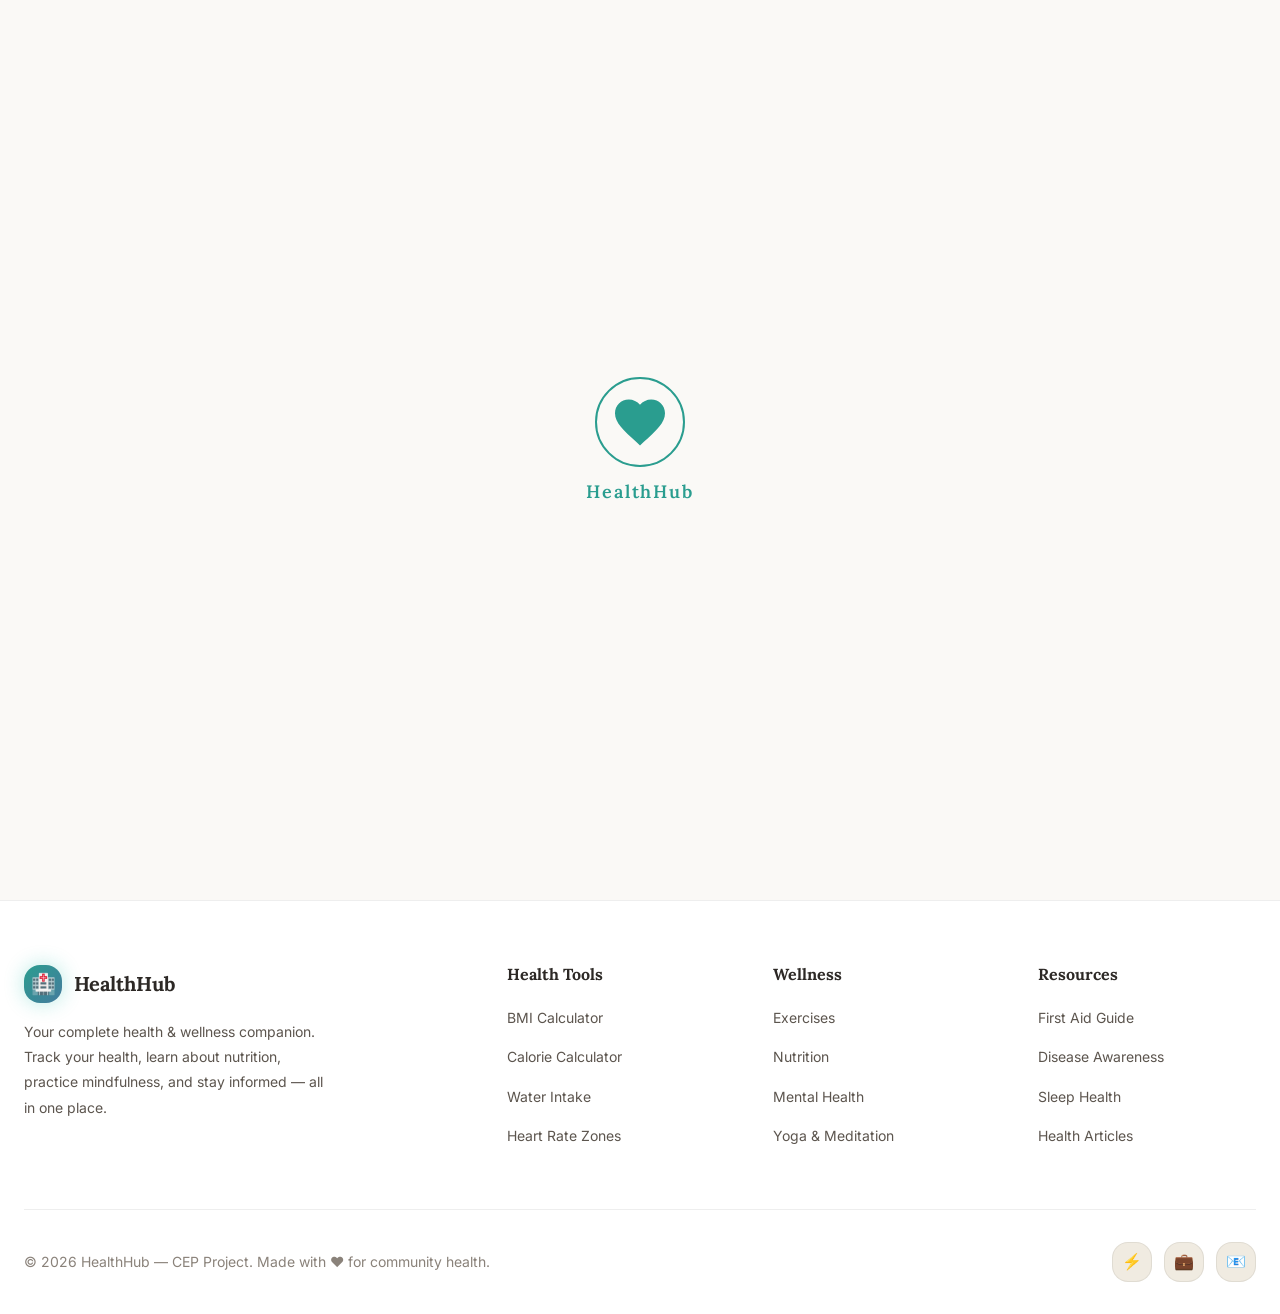
==== commit 754319ce: "feat: Convert to SPA to simulate multi-page architecture without scrolling" ====
--- a/index.html
+++ b/index.html
@@ -35,25 +35,34 @@
     <!-- ==================== NAVBAR ==================== -->
     <nav class="navbar" id="navbar">
         <div class="container">
-            <a href="#hero" class="nav-logo">
+            <a href="#" onclick="navigateTo(\'hero\'); return false;" class="nav-logo">
                 <div class="nav-logo-icon">🏥</div>
                 <span class="nav-logo-text">HealthHub</span>
             </a>
 
             <div class="nav-links" id="navLinks">
-                <a href="#hero" class="nav-link active" data-section="hero">Home</a>
-                <a href="#calculators" class="nav-link" data-section="calculators">Tools</a>
-                <a href="#exercises" class="nav-link" data-section="exercises">Exercise</a>
-                <a href="#nutrition" class="nav-link" data-section="nutrition">Nutrition</a>
-                <a href="#mental-health" class="nav-link" data-section="mental-health">Mind</a>
-                <a href="#first-aid" class="nav-link" data-section="first-aid">First Aid</a>
-                <a href="#diseases" class="nav-link" data-section="diseases">Diseases</a>
-                <a href="#sleep" class="nav-link" data-section="sleep">Sleep</a>
-                <a href="#yoga" class="nav-link" data-section="yoga">Yoga</a>
-                <a href="#blog" class="nav-link" data-section="blog">Blog</a>
+                <a href="#" onclick="navigateTo(\'hero\'); return false;" class="nav-link active" data-section="hero" data-i18n="nav_home">Home</a>
+                <a href="#" onclick="navigateTo(\'calculators\'); return false;" class="nav-link" data-section="calculators" data-i18n="nav_tools">Tools</a>
+                <a href="#" onclick="navigateTo(\'exercises\'); return false;" class="nav-link" data-section="exercises" data-i18n="nav_exercise">Exercise</a>
+                <a href="#" onclick="navigateTo(\'nutrition\'); return false;" class="nav-link" data-section="nutrition" data-i18n="nav_nutrition">Nutrition</a>
+                <a href="#" onclick="navigateTo(\'mental-health\'); return false;" class="nav-link" data-section="mental-health" data-i18n="nav_mind">Mind</a>
+                <a href="#" onclick="navigateTo(\'first-aid\'); return false;" class="nav-link" data-section="first-aid" data-i18n="nav_firstaid">First Aid</a>
+                <a href="#" onclick="navigateTo(\'diseases\'); return false;" class="nav-link" data-section="diseases" data-i18n="nav_diseases">Diseases</a>
+                <a href="#" onclick="navigateTo(\'sleep\'); return false;" class="nav-link" data-section="sleep" data-i18n="nav_sleep">Sleep</a>
+                <a href="#" onclick="navigateTo(\'yoga\'); return false;" class="nav-link" data-section="yoga" data-i18n="nav_yoga">Yoga</a>
+                <a href="#" onclick="navigateTo(\'blog\'); return false;" class="nav-link" data-section="blog" data-i18n="nav_blog">Blog</a>
             </div>
 
             <div class="nav-actions">
+                
+                <select id="langSwitcher" class="form-input" style="width: auto; margin-right: 15px; padding: 5px 10px; font-size: 14px;">
+                    <option value="en">English</option>
+                    <option value="hi">हिंदी (Hindi)</option>
+                    <option value="bn">বাংলা (Bengali)</option>
+                    <option value="mr">मराठी (Marathi)</option>
+                    <option value="ta">தமிழ் (Tamil)</option>
+                </select>
+
                 <button class="theme-toggle" id="themeToggle" aria-label="Toggle theme">🌙</button>
                 <div class="hamburger" id="hamburger">
                     <span></span>
@@ -66,16 +75,16 @@
 
     <!-- Mobile Nav Overlay -->
     <div class="mobile-nav" id="mobileNav">
-        <a href="#hero" class="nav-link" data-section="hero">Home</a>
-        <a href="#calculators" class="nav-link" data-section="calculators">Tools</a>
-        <a href="#exercises" class="nav-link" data-section="exercises">Exercise</a>
-        <a href="#nutrition" class="nav-link" data-section="nutrition">Nutrition</a>
-        <a href="#mental-health" class="nav-link" data-section="mental-health">Mind</a>
-        <a href="#first-aid" class="nav-link" data-section="first-aid">First Aid</a>
-        <a href="#diseases" class="nav-link" data-section="diseases">Diseases</a>
-        <a href="#sleep" class="nav-link" data-section="sleep">Sleep</a>
-        <a href="#yoga" class="nav-link" data-section="yoga">Yoga</a>
-        <a href="#blog" class="nav-link" data-section="blog">Blog</a>
+        <a href="#" onclick="navigateTo(\'hero\'); return false;" class="nav-link" data-section="hero" data-i18n="nav_home">Home</a>
+        <a href="#" onclick="navigateTo(\'calculators\'); return false;" class="nav-link" data-section="calculators" data-i18n="nav_tools">Tools</a>
+        <a href="#" onclick="navigateTo(\'exercises\'); return false;" class="nav-link" data-section="exercises" data-i18n="nav_exercise">Exercise</a>
+        <a href="#" onclick="navigateTo(\'nutrition\'); return false;" class="nav-link" data-section="nutrition" data-i18n="nav_nutrition">Nutrition</a>
+        <a href="#" onclick="navigateTo(\'mental-health\'); return false;" class="nav-link" data-section="mental-health" data-i18n="nav_mind">Mind</a>
+        <a href="#" onclick="navigateTo(\'first-aid\'); return false;" class="nav-link" data-section="first-aid" data-i18n="nav_firstaid">First Aid</a>
+        <a href="#" onclick="navigateTo(\'diseases\'); return false;" class="nav-link" data-section="diseases" data-i18n="nav_diseases">Diseases</a>
+        <a href="#" onclick="navigateTo(\'sleep\'); return false;" class="nav-link" data-section="sleep" data-i18n="nav_sleep">Sleep</a>
+        <a href="#" onclick="navigateTo(\'yoga\'); return false;" class="nav-link" data-section="yoga" data-i18n="nav_yoga">Yoga</a>
+        <a href="#" onclick="navigateTo(\'blog\'); return false;" class="nav-link" data-section="blog" data-i18n="nav_blog">Blog</a>
     </div>
 
     <!-- ==================== HERO SECTION ==================== -->
@@ -83,32 +92,32 @@
         <div class="container">
             <div class="hero-content">
                 <div class="hero-badge">
-                    <span>💚</span> Your Health Companion
+                    <span data-i18n="hero_badge">💚 Your Health Companion</span>
                 </div>
                 <h1 class="hero-title">
-                    Your Complete<br>
-                    <span class="gradient-text">Health &amp; Wellness</span><br>
-                    Companion
+                    <span data-i18n="hero_title_1">Your Complete</span><br>
+                    <span class="gradient-text" data-i18n="hero_title_2">Health &amp; Wellness</span><br>
+                    <span data-i18n="hero_title_3">Companion</span>
                 </h1>
                 <p class="hero-description">
-                    Track your BMI, plan workouts, learn nutrition, practice mindfulness, and stay informed about health — all in one beautiful platform.
+                    <span data-i18n="hero_desc">Track your BMI, plan workouts, learn nutrition, practice mindfulness, and stay informed about health — all in one beautiful platform.</span>
                 </p>
                 <div class="hero-buttons">
-                    <a href="#calculators" class="btn btn-primary btn-lg">🧮 Explore Tools</a>
-                    <a href="#nutrition" class="btn btn-secondary btn-lg">🥗 Health Tips</a>
+                    <a href="#" onclick="navigateTo(\'calculators\'); return false;" class="btn btn-primary btn-lg"><span data-i18n="hero_btn_1">🧮 Explore Tools</span></a>
+                    <a href="#" onclick="navigateTo(\'nutrition\'); return false;" class="btn btn-secondary btn-lg"><span data-i18n="hero_btn_2">🥗 Health Tips</span></a>
                 </div>
                 <div class="hero-stats">
                     <div class="hero-stat">
                         <div class="hero-stat-value" data-count="6">0</div>
-                        <div class="hero-stat-label">Health Tools</div>
+                        <div class="hero-stat-label" data-i18n="stat_1">Health Tools</div>
                     </div>
                     <div class="hero-stat">
                         <div class="hero-stat-value" data-count="50">0</div>
-                        <div class="hero-stat-label">Wellness Tips</div>
+                        <div class="hero-stat-label" data-i18n="stat_2">Wellness Tips</div>
                     </div>
                     <div class="hero-stat">
                         <div class="hero-stat-value" data-count="8">0</div>
-                        <div class="hero-stat-label">Categories</div>
+                        <div class="hero-stat-label" data-i18n="stat_3">Categories</div>
                     </div>
                 </div>
             </div>
@@ -847,28 +856,28 @@
                 <div>
                     <h4 class="footer-title">Health Tools</h4>
                     <ul class="footer-links">
-                        <li><a href="#calculators">BMI Calculator</a></li>
-                        <li><a href="#calculators">Calorie Calculator</a></li>
-                        <li><a href="#calculators">Water Intake</a></li>
-                        <li><a href="#calculators">Heart Rate Zones</a></li>
+                        <li><a href="#" onclick="navigateTo(\'calculators\'); return false;">BMI Calculator</a></li>
+                        <li><a href="#" onclick="navigateTo(\'calculators\'); return false;">Calorie Calculator</a></li>
+                        <li><a href="#" onclick="navigateTo(\'calculators\'); return false;">Water Intake</a></li>
+                        <li><a href="#" onclick="navigateTo(\'calculators\'); return false;">Heart Rate Zones</a></li>
                     </ul>
                 </div>
                 <div>
                     <h4 class="footer-title">Wellness</h4>
                     <ul class="footer-links">
-                        <li><a href="#exercises">Exercises</a></li>
-                        <li><a href="#nutrition">Nutrition</a></li>
-                        <li><a href="#mental-health">Mental Health</a></li>
-                        <li><a href="#yoga">Yoga & Meditation</a></li>
+                        <li><a href="#" onclick="navigateTo(\'exercises\'); return false;">Exercises</a></li>
+                        <li><a href="#" onclick="navigateTo(\'nutrition\'); return false;" data-i18n="nav_nutrition">Nutrition</a></li>
+                        <li><a href="#" onclick="navigateTo(\'mental-health\'); return false;">Mental Health</a></li>
+                        <li><a href="#" onclick="navigateTo(\'yoga\'); return false;">Yoga & Meditation</a></li>
                     </ul>
                 </div>
                 <div>
                     <h4 class="footer-title">Resources</h4>
                     <ul class="footer-links">
-                        <li><a href="#first-aid">First Aid Guide</a></li>
-                        <li><a href="#diseases">Disease Awareness</a></li>
-                        <li><a href="#sleep">Sleep Health</a></li>
-                        <li><a href="#blog">Health Articles</a></li>
+                        <li><a href="#" onclick="navigateTo(\'first-aid\'); return false;">First Aid Guide</a></li>
+                        <li><a href="#" onclick="navigateTo(\'diseases\'); return false;">Disease Awareness</a></li>
+                        <li><a href="#" onclick="navigateTo(\'sleep\'); return false;">Sleep Health</a></li>
+                        <li><a href="#" onclick="navigateTo(\'blog\'); return false;">Health Articles</a></li>
                     </ul>
                 </div>
             </div>
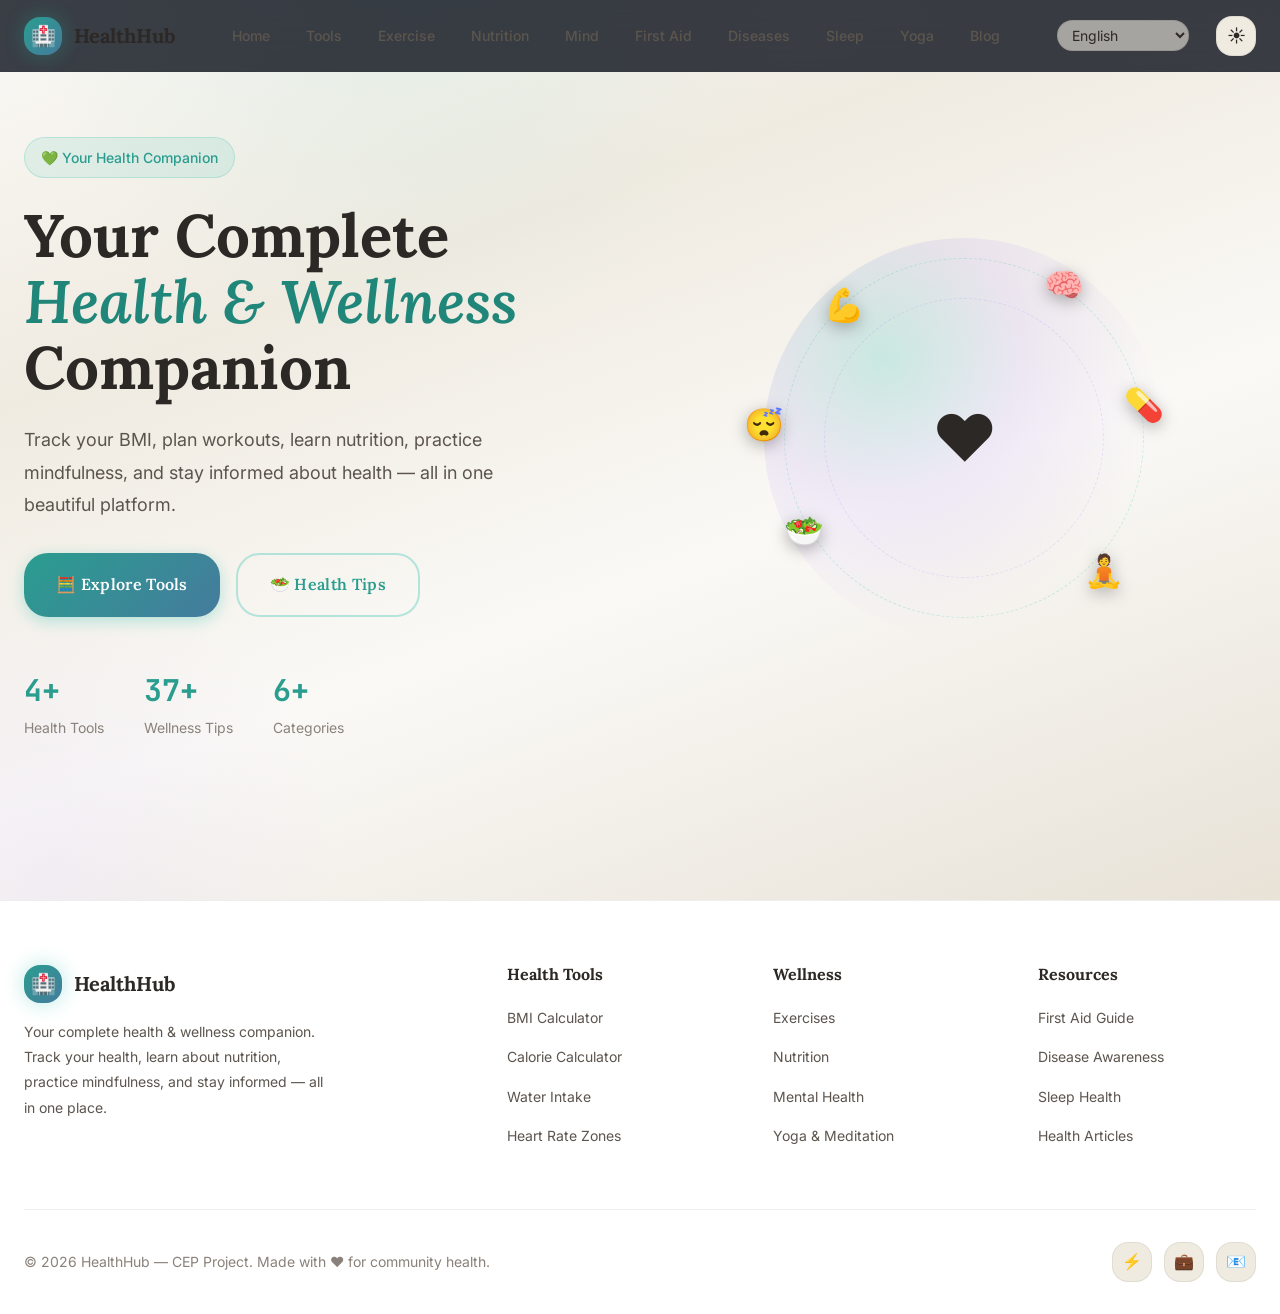
==== commit e304f16b: "feat: Full website native proxy translation system" ====
--- a/index.html
+++ b/index.html
@@ -20,6 +20,16 @@
     <link rel="stylesheet" href="css/responsive.css">
 
     <link rel="icon" type="image/svg+xml" href="data:image/svg+xml,<svg xmlns='http://www.w3.org/2000/svg' viewBox='0 0 100 100'><text y='.9em' font-size='90'>🏥</text></svg>">
+
+    <style>
+        /* Force Hide Google Translate Top Banner completely */
+        body { top: 0 !important; position: static !important; }
+        .goog-te-banner-frame { display: none !important; }
+        iframe.goog-te-banner-frame { display: none !important; }
+        .skiptranslate > iframe { display: none !important; }
+        #goog-gt-tt { display: none !important; }
+        .goog-te-balloon-frame { display: none !important; }
+    </style>
 </head>
 <body>
 
@@ -35,22 +45,22 @@
     <!-- ==================== NAVBAR ==================== -->
     <nav class="navbar" id="navbar">
         <div class="container">
-            <a href="#" onclick="navigateTo(\'hero\'); return false;" class="nav-logo">
+            <a href="#" onclick="navigateTo('hero'); return false;" class="nav-logo">
                 <div class="nav-logo-icon">🏥</div>
                 <span class="nav-logo-text">HealthHub</span>
             </a>
 
             <div class="nav-links" id="navLinks">
-                <a href="#" onclick="navigateTo(\'hero\'); return false;" class="nav-link active" data-section="hero" data-i18n="nav_home">Home</a>
-                <a href="#" onclick="navigateTo(\'calculators\'); return false;" class="nav-link" data-section="calculators" data-i18n="nav_tools">Tools</a>
-                <a href="#" onclick="navigateTo(\'exercises\'); return false;" class="nav-link" data-section="exercises" data-i18n="nav_exercise">Exercise</a>
-                <a href="#" onclick="navigateTo(\'nutrition\'); return false;" class="nav-link" data-section="nutrition" data-i18n="nav_nutrition">Nutrition</a>
-                <a href="#" onclick="navigateTo(\'mental-health\'); return false;" class="nav-link" data-section="mental-health" data-i18n="nav_mind">Mind</a>
-                <a href="#" onclick="navigateTo(\'first-aid\'); return false;" class="nav-link" data-section="first-aid" data-i18n="nav_firstaid">First Aid</a>
-                <a href="#" onclick="navigateTo(\'diseases\'); return false;" class="nav-link" data-section="diseases" data-i18n="nav_diseases">Diseases</a>
-                <a href="#" onclick="navigateTo(\'sleep\'); return false;" class="nav-link" data-section="sleep" data-i18n="nav_sleep">Sleep</a>
-                <a href="#" onclick="navigateTo(\'yoga\'); return false;" class="nav-link" data-section="yoga" data-i18n="nav_yoga">Yoga</a>
-                <a href="#" onclick="navigateTo(\'blog\'); return false;" class="nav-link" data-section="blog" data-i18n="nav_blog">Blog</a>
+                <a href="#" onclick="navigateTo('hero'); return false;" class="nav-link active" data-section="hero" data-i18n="nav_home">Home</a>
+                <a href="#" onclick="navigateTo('calculators'); return false;" class="nav-link" data-section="calculators" data-i18n="nav_tools">Tools</a>
+                <a href="#" onclick="navigateTo('exercises'); return false;" class="nav-link" data-section="exercises" data-i18n="nav_exercise">Exercise</a>
+                <a href="#" onclick="navigateTo('nutrition'); return false;" class="nav-link" data-section="nutrition" data-i18n="nav_nutrition">Nutrition</a>
+                <a href="#" onclick="navigateTo('mental-health'); return false;" class="nav-link" data-section="mental-health" data-i18n="nav_mind">Mind</a>
+                <a href="#" onclick="navigateTo('first-aid'); return false;" class="nav-link" data-section="first-aid" data-i18n="nav_firstaid">First Aid</a>
+                <a href="#" onclick="navigateTo('diseases'); return false;" class="nav-link" data-section="diseases" data-i18n="nav_diseases">Diseases</a>
+                <a href="#" onclick="navigateTo('sleep'); return false;" class="nav-link" data-section="sleep" data-i18n="nav_sleep">Sleep</a>
+                <a href="#" onclick="navigateTo('yoga'); return false;" class="nav-link" data-section="yoga" data-i18n="nav_yoga">Yoga</a>
+                <a href="#" onclick="navigateTo('blog'); return false;" class="nav-link" data-section="blog" data-i18n="nav_blog">Blog</a>
             </div>
 
             <div class="nav-actions">
@@ -75,16 +85,16 @@
 
     <!-- Mobile Nav Overlay -->
     <div class="mobile-nav" id="mobileNav">
-        <a href="#" onclick="navigateTo(\'hero\'); return false;" class="nav-link" data-section="hero" data-i18n="nav_home">Home</a>
-        <a href="#" onclick="navigateTo(\'calculators\'); return false;" class="nav-link" data-section="calculators" data-i18n="nav_tools">Tools</a>
-        <a href="#" onclick="navigateTo(\'exercises\'); return false;" class="nav-link" data-section="exercises" data-i18n="nav_exercise">Exercise</a>
-        <a href="#" onclick="navigateTo(\'nutrition\'); return false;" class="nav-link" data-section="nutrition" data-i18n="nav_nutrition">Nutrition</a>
-        <a href="#" onclick="navigateTo(\'mental-health\'); return false;" class="nav-link" data-section="mental-health" data-i18n="nav_mind">Mind</a>
-        <a href="#" onclick="navigateTo(\'first-aid\'); return false;" class="nav-link" data-section="first-aid" data-i18n="nav_firstaid">First Aid</a>
-        <a href="#" onclick="navigateTo(\'diseases\'); return false;" class="nav-link" data-section="diseases" data-i18n="nav_diseases">Diseases</a>
-        <a href="#" onclick="navigateTo(\'sleep\'); return false;" class="nav-link" data-section="sleep" data-i18n="nav_sleep">Sleep</a>
-        <a href="#" onclick="navigateTo(\'yoga\'); return false;" class="nav-link" data-section="yoga" data-i18n="nav_yoga">Yoga</a>
-        <a href="#" onclick="navigateTo(\'blog\'); return false;" class="nav-link" data-section="blog" data-i18n="nav_blog">Blog</a>
+        <a href="#" onclick="navigateTo('hero'); return false;" class="nav-link" data-section="hero" data-i18n="nav_home">Home</a>
+        <a href="#" onclick="navigateTo('calculators'); return false;" class="nav-link" data-section="calculators" data-i18n="nav_tools">Tools</a>
+        <a href="#" onclick="navigateTo('exercises'); return false;" class="nav-link" data-section="exercises" data-i18n="nav_exercise">Exercise</a>
+        <a href="#" onclick="navigateTo('nutrition'); return false;" class="nav-link" data-section="nutrition" data-i18n="nav_nutrition">Nutrition</a>
+        <a href="#" onclick="navigateTo('mental-health'); return false;" class="nav-link" data-section="mental-health" data-i18n="nav_mind">Mind</a>
+        <a href="#" onclick="navigateTo('first-aid'); return false;" class="nav-link" data-section="first-aid" data-i18n="nav_firstaid">First Aid</a>
+        <a href="#" onclick="navigateTo('diseases'); return false;" class="nav-link" data-section="diseases" data-i18n="nav_diseases">Diseases</a>
+        <a href="#" onclick="navigateTo('sleep'); return false;" class="nav-link" data-section="sleep" data-i18n="nav_sleep">Sleep</a>
+        <a href="#" onclick="navigateTo('yoga'); return false;" class="nav-link" data-section="yoga" data-i18n="nav_yoga">Yoga</a>
+        <a href="#" onclick="navigateTo('blog'); return false;" class="nav-link" data-section="blog" data-i18n="nav_blog">Blog</a>
     </div>
 
     <!-- ==================== HERO SECTION ==================== -->
@@ -103,8 +113,8 @@
                     <span data-i18n="hero_desc">Track your BMI, plan workouts, learn nutrition, practice mindfulness, and stay informed about health — all in one beautiful platform.</span>
                 </p>
                 <div class="hero-buttons">
-                    <a href="#" onclick="navigateTo(\'calculators\'); return false;" class="btn btn-primary btn-lg"><span data-i18n="hero_btn_1">🧮 Explore Tools</span></a>
-                    <a href="#" onclick="navigateTo(\'nutrition\'); return false;" class="btn btn-secondary btn-lg"><span data-i18n="hero_btn_2">🥗 Health Tips</span></a>
+                    <a href="#" onclick="navigateTo('calculators'); return false;" class="btn btn-primary btn-lg"><span data-i18n="hero_btn_1">🧮 Explore Tools</span></a>
+                    <a href="#" onclick="navigateTo('nutrition'); return false;" class="btn btn-secondary btn-lg"><span data-i18n="hero_btn_2">🥗 Health Tips</span></a>
                 </div>
                 <div class="hero-stats">
                     <div class="hero-stat">
@@ -856,28 +866,28 @@
                 <div>
                     <h4 class="footer-title">Health Tools</h4>
                     <ul class="footer-links">
-                        <li><a href="#" onclick="navigateTo(\'calculators\'); return false;">BMI Calculator</a></li>
-                        <li><a href="#" onclick="navigateTo(\'calculators\'); return false;">Calorie Calculator</a></li>
-                        <li><a href="#" onclick="navigateTo(\'calculators\'); return false;">Water Intake</a></li>
-                        <li><a href="#" onclick="navigateTo(\'calculators\'); return false;">Heart Rate Zones</a></li>
+                        <li><a href="#" onclick="navigateTo('calculators'); return false;">BMI Calculator</a></li>
+                        <li><a href="#" onclick="navigateTo('calculators'); return false;">Calorie Calculator</a></li>
+                        <li><a href="#" onclick="navigateTo('calculators'); return false;">Water Intake</a></li>
+                        <li><a href="#" onclick="navigateTo('calculators'); return false;">Heart Rate Zones</a></li>
                     </ul>
                 </div>
                 <div>
                     <h4 class="footer-title">Wellness</h4>
                     <ul class="footer-links">
-                        <li><a href="#" onclick="navigateTo(\'exercises\'); return false;">Exercises</a></li>
-                        <li><a href="#" onclick="navigateTo(\'nutrition\'); return false;" data-i18n="nav_nutrition">Nutrition</a></li>
-                        <li><a href="#" onclick="navigateTo(\'mental-health\'); return false;">Mental Health</a></li>
-                        <li><a href="#" onclick="navigateTo(\'yoga\'); return false;">Yoga & Meditation</a></li>
+                        <li><a href="#" onclick="navigateTo('exercises'); return false;">Exercises</a></li>
+                        <li><a href="#" onclick="navigateTo('nutrition'); return false;" data-i18n="nav_nutrition">Nutrition</a></li>
+                        <li><a href="#" onclick="navigateTo('mental-health'); return false;">Mental Health</a></li>
+                        <li><a href="#" onclick="navigateTo('yoga'); return false;">Yoga & Meditation</a></li>
                     </ul>
                 </div>
                 <div>
                     <h4 class="footer-title">Resources</h4>
                     <ul class="footer-links">
-                        <li><a href="#" onclick="navigateTo(\'first-aid\'); return false;">First Aid Guide</a></li>
-                        <li><a href="#" onclick="navigateTo(\'diseases\'); return false;">Disease Awareness</a></li>
-                        <li><a href="#" onclick="navigateTo(\'sleep\'); return false;">Sleep Health</a></li>
-                        <li><a href="#" onclick="navigateTo(\'blog\'); return false;">Health Articles</a></li>
+                        <li><a href="#" onclick="navigateTo('first-aid'); return false;">First Aid Guide</a></li>
+                        <li><a href="#" onclick="navigateTo('diseases'); return false;">Disease Awareness</a></li>
+                        <li><a href="#" onclick="navigateTo('sleep'); return false;">Sleep Health</a></li>
+                        <li><a href="#" onclick="navigateTo('blog'); return false;">Health Articles</a></li>
                     </ul>
                 </div>
             </div>
@@ -932,5 +942,19 @@
     <script src="js/data.js"></script>
     <script src="js/app.js"></script>
     <script src="js/calculators.js"></script>
+
+    <!-- Hidden Google Translate Element -->
+    <div id="google_translate_element" style="display:none;"></div>
+    <script type="text/javascript">
+        function googleTranslateElementInit() {
+            new google.translate.TranslateElement({
+                pageLanguage: 'en', 
+                includedLanguages: 'en,hi,bn,mr,ta',
+                autoDisplay: false
+            }, 'google_translate_element');
+        }
+    </script>
+    <script type="text/javascript" src="https://translate.google.com/translate_a/element.js?cb=googleTranslateElementInit"></script>
+
 </body>
 </html>
--- a/css/style.css
+++ b/css/style.css
@@ -329,3 +329,9 @@
     background: rgba(20, 184, 166, 0.3);
     color: var(--text-primary);
 }
+
+/* Hide Google Translate UI and Banners completely */
+.goog-te-banner-frame.skiptranslate, .goog-te-gadget-icon { display: none !important; }
+body { top: 0px !important; }
+#goog-gt-tt, .goog-te-balloon-frame { display: none !important; }
+.goog-text-highlight { background-color: transparent !important; box-shadow: none !important; }
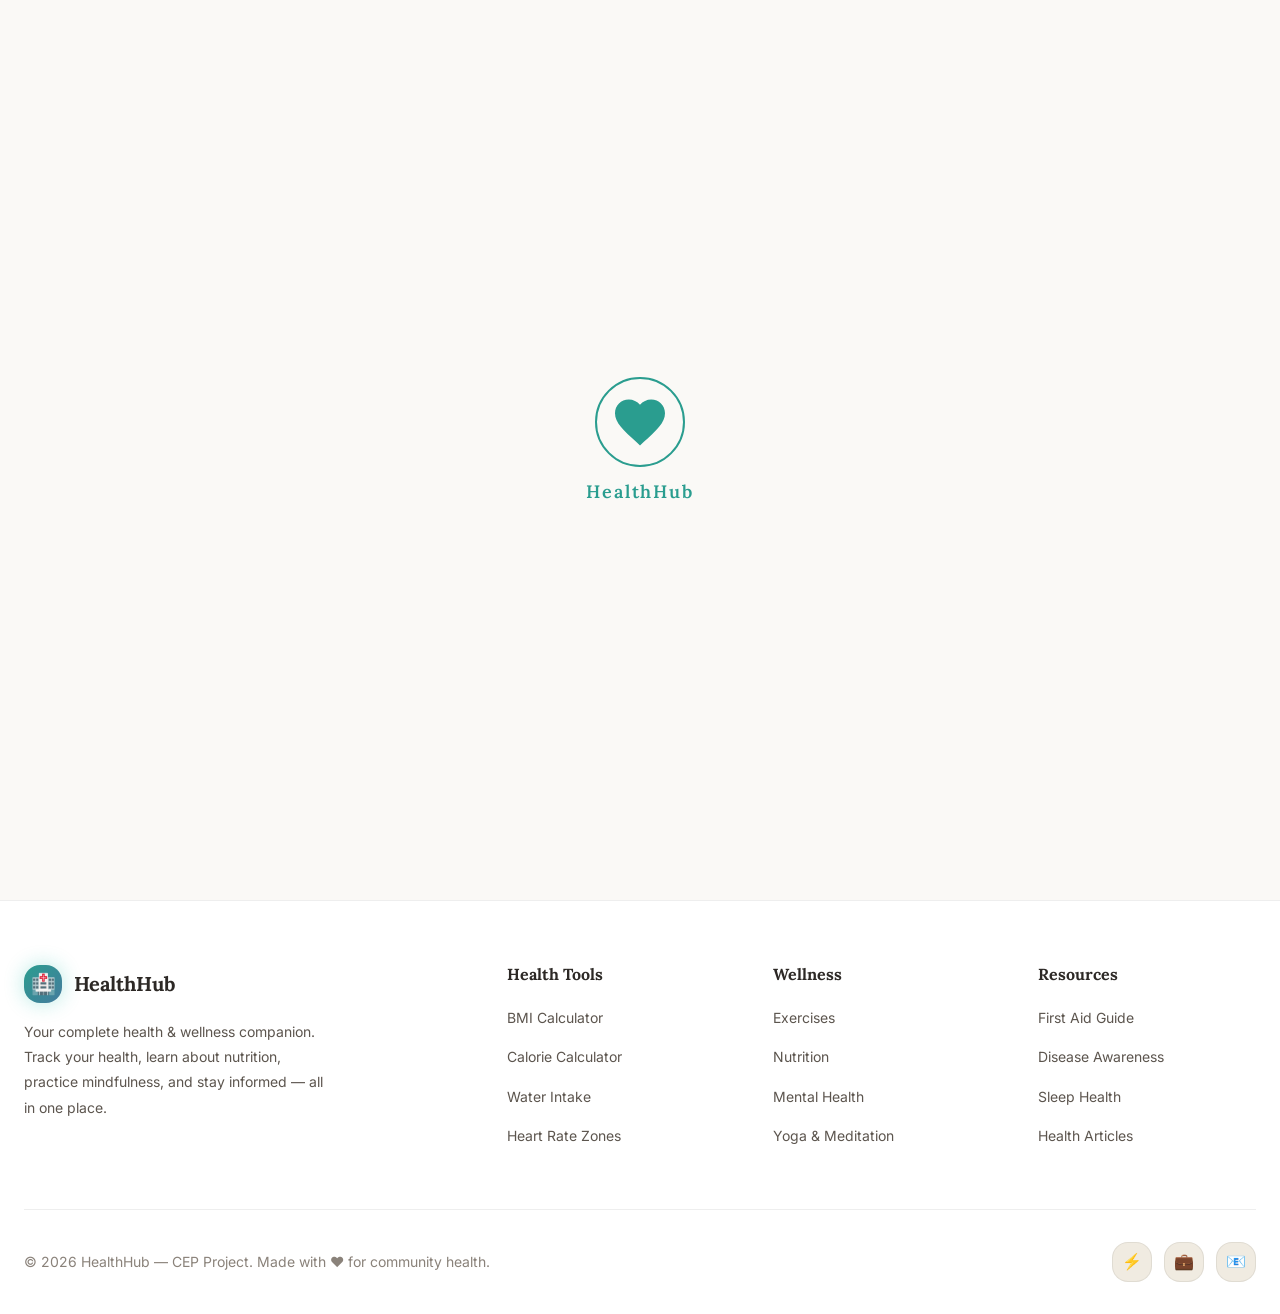
==== commit f1ed6dd4: "fix: Correct mobile responsive alignments and hamburger menu" ====
--- a/index.html
+++ b/index.html
@@ -61,17 +61,18 @@
                 <a href="#" onclick="navigateTo('sleep'); return false;" class="nav-link" data-section="sleep" data-i18n="nav_sleep">Sleep</a>
                 <a href="#" onclick="navigateTo('yoga'); return false;" class="nav-link" data-section="yoga" data-i18n="nav_yoga">Yoga</a>
                 <a href="#" onclick="navigateTo('blog'); return false;" class="nav-link" data-section="blog" data-i18n="nav_blog">Blog</a>
-            </div>
-
-            <div class="nav-actions">
-                
-                <select id="langSwitcher" class="form-input" style="width: auto; margin-right: 15px; padding: 5px 10px; font-size: 14px;">
+                <select id="langSwitcher" class="form-input mobile-lang-switcher" style="width: auto; padding: 5px 10px; font-size: 14px; margin-top: 10px;">
                     <option value="en">English</option>
                     <option value="hi">हिंदी (Hindi)</option>
                     <option value="bn">বাংলা (Bengali)</option>
                     <option value="mr">मराठी (Marathi)</option>
                     <option value="ta">தமிழ் (Tamil)</option>
                 </select>
+            </div>
+
+            <div class="nav-actions">
+                
+                
 
                 <button class="theme-toggle" id="themeToggle" aria-label="Toggle theme">🌙</button>
                 <div class="hamburger" id="hamburger">
--- a/css/responsive.css
+++ b/css/responsive.css
@@ -70,6 +70,14 @@
 
 /* ---- Tablets ---- */
 @media (max-width: 768px) {
+
+    .mobile-lang-switcher {
+        margin: 10px 0 !important;
+        width: 100% !important;
+        max-width: 200px;
+        align-self: center;
+    }
+
     :root {
         --fs-6xl: 2.5rem;
         --fs-5xl: 2rem;
@@ -89,6 +97,33 @@
     .nav-links {
         display: none;
     }
+    .nav-links.active {
+        display: flex;
+        flex-direction: column;
+        position: absolute;
+        top: 100%;
+        left: 0;
+        width: 100%;
+        background-color: var(--bg-secondary);
+        padding: var(--space-4) 0;
+        box-shadow: 0 4px 6px -1px rgba(0, 0, 0, 0.1);
+        border-top: 1px solid var(--border);
+        z-index: 100;
+        max-height: calc(100vh - 70px);
+        overflow-y: auto;
+    }
+    
+    .nav-links.active .nav-link {
+        padding: var(--space-3) var(--space-4);
+        width: 100%;
+        text-align: center;
+        border-bottom: 1px solid var(--border);
+    }
+    
+    .nav-links.active .nav-link:last-child {
+        border-bottom: none;
+    }
+
 
     .hamburger {
         display: flex;
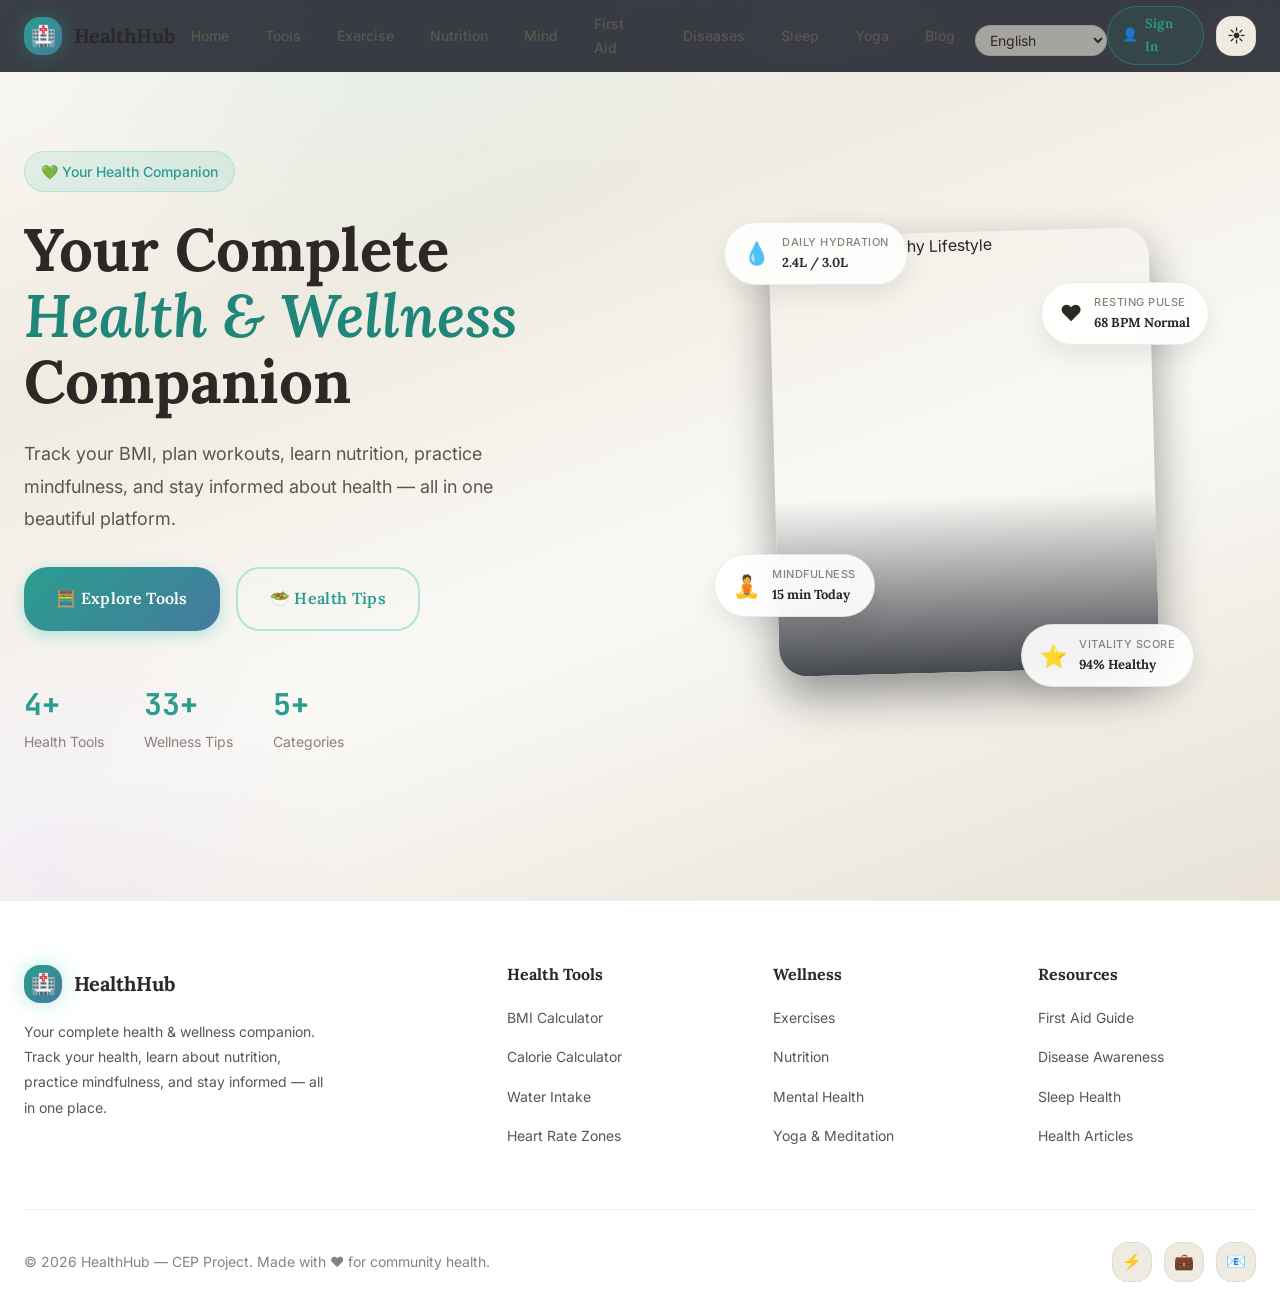
==== commit 796c0391: "feat: create dedicated standalone login and signup page with responsive split layout and synchronize" ====
--- a/index.html
+++ b/index.html
@@ -74,6 +74,9 @@
                 
                 
 
+                <a href="login.html" class="btn btn-outline btn-sm auth-nav-btn" id="authNavBtn" onclick="if(currentUser){openAuthModal(); return false;}" aria-label="Account">
+                    <span class="auth-btn-icon">👤</span> <span id="authBtnLabel">Sign In</span>
+                </a>
                 <button class="theme-toggle" id="themeToggle" aria-label="Toggle theme">🌙</button>
                 <div class="hamburger" id="hamburger">
                     <span></span>
@@ -96,6 +99,9 @@
         <a href="#" onclick="navigateTo('sleep'); return false;" class="nav-link" data-section="sleep" data-i18n="nav_sleep">Sleep</a>
         <a href="#" onclick="navigateTo('yoga'); return false;" class="nav-link" data-section="yoga" data-i18n="nav_yoga">Yoga</a>
         <a href="#" onclick="navigateTo('blog'); return false;" class="nav-link" data-section="blog" data-i18n="nav_blog">Blog</a>
+        <a href="login.html" class="btn btn-primary auth-mobile-btn" id="authMobileBtn" onclick="if(currentUser){openAuthModal(); return false;}" style="margin-top:16px;width:100%;text-align:center;display:flex;align-items:center;justify-content:center;gap:8px;">
+            <span class="auth-btn-icon">👤</span> <span id="authMobileBtnLabel">Sign In / Register</span>
+        </a>
     </div>
 
     <!-- ==================== HERO SECTION ==================== -->
@@ -133,14 +139,40 @@
                 </div>
             </div>
             <div class="hero-visual">
-                <div class="hero-orb">
-                    <div class="hero-float-icon">💪</div>
-                    <div class="hero-float-icon">🧠</div>
-                    <div class="hero-float-icon">🥗</div>
-                    <div class="hero-float-icon">🧘</div>
-                    <div class="hero-float-icon">😴</div>
-                    <div class="hero-float-icon">💊</div>
-                    <div class="hero-center-icon">❤️</div>
+                <div class="hero-showcase">
+                    <div class="hero-image-frame">
+                        <img src="https://images.unsplash.com/photo-1544367567-0f2fcb009e0b?auto=format&fit=crop&w=800&q=80" alt="Active and Healthy Lifestyle" class="hero-main-photo" loading="eager">
+                        <div class="hero-photo-glow"></div>
+                    </div>
+                    <!-- Floating Vital Badges -->
+                    <div class="hero-pill-badge pill-top-left">
+                        <span class="pill-icon">💧</span>
+                        <div>
+                            <div class="pill-title">Daily Hydration</div>
+                            <div class="pill-value">2.4L / 3.0L</div>
+                        </div>
+                    </div>
+                    <div class="hero-pill-badge pill-top-right">
+                        <span class="pill-icon">❤️</span>
+                        <div>
+                            <div class="pill-title">Resting Pulse</div>
+                            <div class="pill-value">68 BPM Normal</div>
+                        </div>
+                    </div>
+                    <div class="hero-pill-badge pill-bottom-left">
+                        <span class="pill-icon">🧘</span>
+                        <div>
+                            <div class="pill-title">Mindfulness</div>
+                            <div class="pill-value">15 min Today</div>
+                        </div>
+                    </div>
+                    <div class="hero-pill-badge pill-bottom-right">
+                        <span class="pill-icon">⭐</span>
+                        <div>
+                            <div class="pill-title">Vitality Score</div>
+                            <div class="pill-value">94% Healthy</div>
+                        </div>
+                    </div>
                 </div>
             </div>
         </div>
@@ -614,6 +646,16 @@
                 <p class="section-subtitle">Your mental health matters. Explore tools, tips, and resources for a calmer mind.</p>
             </div>
 
+            <!-- Mind Visual Showcase Banner -->
+            <div class="section-photo-banner animate-on-scroll">
+                <img src="https://images.unsplash.com/photo-1506126613408-eca07ce68773?auto=format&fit=crop&w=1200&q=80" alt="Mindful Calm Meditation in Nature" class="section-banner-img" loading="lazy">
+                <div class="section-banner-overlay">
+                    <span class="banner-pill">🌿 Mind Sanctuary</span>
+                    <h3>Ground Your Thoughts & Reclaim Calm</h3>
+                    <p>Mindful conscious breathing lowers cortisol levels within 90 seconds, activating your restorative parasympathetic nervous system.</p>
+                </div>
+            </div>
+
             <!-- Daily Affirmation -->
             <div class="affirmation-card animate-on-scroll">
                 <p style="font-size:var(--fs-sm);color:var(--accent-violet);margin-bottom:8px">✨ Today's Affirmation</p>
@@ -729,6 +771,16 @@
                 <div class="section-badge" style="background:rgba(56,189,248,0.1);border-color:rgba(56,189,248,0.2);color:var(--accent-sky)">😴 Sleep</div>
                 <h2 class="section-title" style="background:var(--gradient-health);-webkit-background-clip:text;background-clip:text">Sleep Health</h2>
                 <p class="section-subtitle">Quality sleep is the foundation of good health. Learn how to optimize your rest.</p>
+            </div>
+
+            <!-- Sleep Visual Showcase Banner -->
+            <div class="section-photo-banner animate-on-scroll">
+                <img src="https://images.unsplash.com/photo-1541781774459-bb2af2f05b55?auto=format&fit=crop&w=1200&q=80" alt="Calm Restful Bedroom for Quality Sleep" class="section-banner-img" loading="lazy">
+                <div class="section-banner-overlay">
+                    <span class="banner-pill">🌙 Rest & Recovery</span>
+                    <h3>Deep Rest Powers Immune Defense & Vitality</h3>
+                    <p>Creating an optimal dark, cool sleep environment improves deep REM cycles and morning cognitive clarity.</p>
+                </div>
             </div>
 
             <!-- Sleep Hours Chart -->
@@ -937,6 +989,146 @@
             <button class="modal-close" onclick="closeExerciseModal()">&times;</button>
         </div>
         <div class="modal-body" id="exercise-modal-body"></div>
+    </div>
+
+    <!-- ==================== AUTH MODAL (LOGIN / REGISTER / PROFILE) ==================== -->
+    <div class="modal-overlay" id="authOverlay" onclick="closeAuthModal()"></div>
+    <div class="modal auth-modal" id="authModal">
+        <div class="modal-header auth-modal-header">
+            <div class="auth-header-brand">
+                <span class="auth-logo-icon">💚</span>
+                <div>
+                    <h3 class="modal-title auth-title" id="authModalTitle">Welcome to HealthHub</h3>
+                    <p class="auth-subtitle">Your personal health & wellness sanctuary</p>
+                </div>
+            </div>
+            <button class="modal-close" onclick="closeAuthModal()">&times;</button>
+        </div>
+        <div class="modal-body auth-modal-body">
+            <!-- Auth Tab Switcher -->
+            <div class="auth-tabs">
+                <button type="button" class="auth-tab-btn active" id="tabSignInBtn" onclick="switchAuthTab('login')">Sign In</button>
+                <button type="button" class="auth-tab-btn" id="tabSignUpBtn" onclick="switchAuthTab('register')">Create Account</button>
+            </div>
+
+            <!-- Quick Demo Login Banner -->
+            <div class="auth-demo-banner">
+                <div class="demo-badge">🚀 Instant Demo</div>
+                <div class="demo-text">Explore all features immediately without typing credentials</div>
+                <button type="button" class="btn btn-secondary btn-sm" onclick="handleDemoLogin()">1-Click Demo Login</button>
+            </div>
+
+            <!-- Sign In Form -->
+            <form id="loginForm" class="auth-form" onsubmit="handleLogin(event)">
+                <div class="form-group">
+                    <label class="form-label" for="loginEmail">Email Address or Username</label>
+                    <div class="auth-input-wrapper">
+                        <span class="auth-input-icon">✉️</span>
+                        <input type="text" id="loginEmail" class="form-input auth-input" placeholder="e.g. alex@healthhub.com" required>
+                    </div>
+                </div>
+                <div class="form-group">
+                    <div style="display:flex;justify-content:space-between;align-items:center;margin-bottom:6px">
+                        <label class="form-label" for="loginPassword" style="margin-bottom:0">Password</label>
+                        <a href="#" onclick="handleForgotPassword(event); return false;" class="auth-forgot-link">Forgot password?</a>
+                    </div>
+                    <div class="auth-input-wrapper">
+                        <span class="auth-input-icon">🔒</span>
+                        <input type="password" id="loginPassword" class="form-input auth-input" placeholder="Enter your password" required>
+                        <button type="button" class="auth-pw-toggle" onclick="togglePasswordVisibility('loginPassword', this)">👁️</button>
+                    </div>
+                </div>
+                <div class="auth-options">
+                    <label class="auth-checkbox-label">
+                        <input type="checkbox" id="rememberMe" checked>
+                        <span>Remember me on this browser</span>
+                    </label>
+                </div>
+                <button type="submit" class="btn btn-primary btn-block auth-submit-btn">
+                    <span>Sign In to HealthHub</span> →
+                </button>
+            </form>
+
+            <!-- Register Form -->
+            <form id="registerForm" class="auth-form" style="display:none" onsubmit="handleRegister(event)">
+                <div class="form-group">
+                    <label class="form-label" for="regName">Full Name</label>
+                    <div class="auth-input-wrapper">
+                        <span class="auth-input-icon">👤</span>
+                        <input type="text" id="regName" class="form-input auth-input" placeholder="e.g. Alex Mercer" required>
+                    </div>
+                </div>
+                <div class="form-group">
+                    <label class="form-label" for="regEmail">Email Address</label>
+                    <div class="auth-input-wrapper">
+                        <span class="auth-input-icon">✉️</span>
+                        <input type="email" id="regEmail" class="form-input auth-input" placeholder="e.g. alex@healthhub.com" required>
+                    </div>
+                </div>
+                <div class="form-row" style="display:flex;gap:12px">
+                    <div class="form-group" style="flex:1">
+                        <label class="form-label" for="regPassword">Password</label>
+                        <div class="auth-input-wrapper">
+                            <span class="auth-input-icon">🔒</span>
+                            <input type="password" id="regPassword" class="form-input auth-input" placeholder="Min 6 chars" minlength="6" required>
+                            <button type="button" class="auth-pw-toggle" onclick="togglePasswordVisibility('regPassword', this)">👁️</button>
+                        </div>
+                    </div>
+                    <div class="form-group" style="flex:1">
+                        <label class="form-label" for="regConfirmPassword">Confirm</label>
+                        <div class="auth-input-wrapper">
+                            <span class="auth-input-icon">🔒</span>
+                            <input type="password" id="regConfirmPassword" class="form-input auth-input" placeholder="Repeat password" minlength="6" required>
+                        </div>
+                    </div>
+                </div>
+                <div class="form-group">
+                    <label class="form-label" for="regGoal">Primary Wellness Goal</label>
+                    <select id="regGoal" class="form-input auth-input">
+                        <option value="fitness">🏃 Build Fitness & Stamina</option>
+                        <option value="weight_loss">⚖️ Healthy Weight Loss</option>
+                        <option value="muscle">💪 Strength & Muscle Tone</option>
+                        <option value="mindfulness">🧘 Mind Balance & Stress Relief</option>
+                        <option value="nutrition">🥗 Clean Eating & Vitality</option>
+                    </select>
+                </div>
+                <div class="auth-options">
+                    <label class="auth-checkbox-label">
+                        <input type="checkbox" id="regAgree" required checked>
+                        <span>I agree to HealthHub Community Guidelines</span>
+                    </label>
+                </div>
+                <button type="submit" class="btn btn-primary btn-block auth-submit-btn">
+                    <span>Create Free Account</span> →
+                </button>
+            </form>
+
+            <!-- User Profile Card (When logged in) -->
+            <div id="authProfileCard" class="auth-profile-card" style="display:none">
+                <div class="profile-header">
+                    <div class="profile-avatar" id="profileAvatar">👤</div>
+                    <div class="profile-meta">
+                        <h4 class="profile-name" id="profileName">User Name</h4>
+                        <p class="profile-email" id="profileEmail">user@example.com</p>
+                        <span class="tag tag-teal" id="profileGoal">Fitness Enthusiast</span>
+                    </div>
+                </div>
+                <div class="profile-stats-mini">
+                    <div class="profile-stat-box">
+                        <div class="profile-stat-num">Active</div>
+                        <div class="profile-stat-lbl">Account Status</div>
+                    </div>
+                    <div class="profile-stat-box">
+                        <div class="profile-stat-num">Verified</div>
+                        <div class="profile-stat-lbl">Health Passport</div>
+                    </div>
+                </div>
+                <div style="display:flex;gap:12px;margin-top:20px">
+                    <button type="button" class="btn btn-outline" style="flex:1" onclick="closeAuthModal()">Close</button>
+                    <button type="button" class="btn btn-secondary" style="flex:1" onclick="handleLogout()">Sign Out</button>
+                </div>
+            </div>
+        </div>
     </div>
 
     <!-- Scripts -->
--- a/css/style.css
+++ b/css/style.css
@@ -335,3 +335,11 @@
 body { top: 0px !important; }
 #goog-gt-tt, .goog-te-balloon-frame { display: none !important; }
 .goog-text-highlight { background-color: transparent !important; box-shadow: none !important; }
+
+/* Navbar auto-hide transition & Section top padding for SPA */
+.navbar {
+    transition: transform 0.3s ease, background-color 0.3s ease, box-shadow 0.3s ease !important;
+}
+.section {
+    padding-top: 100px !important; /* Ensure content clears the fixed navbar */
+}
--- a/css/components.css
+++ b/css/components.css
@@ -1071,3 +1071,293 @@
     color: white;
     transition: width 1s var(--ease-out);
 }
+
+/* ---- Auth Button in Navbar ---- */
+.auth-nav-btn {
+    display: inline-flex;
+    align-items: center;
+    gap: 6px;
+    padding: 6px 14px;
+    font-size: 13px;
+    font-weight: 600;
+    border-radius: var(--radius-full);
+    border: 1px solid rgba(20, 184, 166, 0.4);
+    background: rgba(20, 184, 166, 0.08);
+    color: var(--accent-teal);
+    transition: all var(--transition-fast);
+}
+
+.auth-nav-btn:hover {
+    background: rgba(20, 184, 166, 0.18);
+    border-color: var(--accent-teal);
+    transform: translateY(-1px);
+}
+
+.auth-nav-btn.logged-in {
+    background: linear-gradient(135deg, rgba(20, 184, 166, 0.2), rgba(16, 185, 129, 0.2));
+    border-color: var(--accent-emerald);
+    color: var(--accent-emerald);
+    box-shadow: 0 0 10px rgba(16, 185, 129, 0.2);
+}
+
+.auth-nav-btn.logged-in::after {
+    content: '';
+    width: 7px;
+    height: 7px;
+    background: var(--accent-emerald);
+    border-radius: 50%;
+    display: inline-block;
+    box-shadow: 0 0 6px var(--accent-emerald);
+}
+
+/* ---- Auth Modal ---- */
+.auth-modal {
+    max-width: 480px;
+    background: var(--bg-secondary);
+    border: 1px solid rgba(255, 255, 255, 0.12);
+    box-shadow: 0 25px 60px rgba(0, 0, 0, 0.5);
+    border-radius: var(--radius-2xl);
+    overflow: hidden;
+}
+
+[data-theme="light"] .auth-modal {
+    background: #ffffff;
+    border-color: rgba(0, 0, 0, 0.1);
+    box-shadow: 0 25px 60px rgba(0, 0, 0, 0.15);
+}
+
+.auth-modal-header {
+    padding: var(--space-6);
+    border-bottom: 1px solid rgba(255, 255, 255, 0.08);
+    background: var(--bg-tertiary);
+    display: flex;
+    align-items: center;
+    justify-content: space-between;
+}
+
+[data-theme="light"] .auth-modal-header {
+    background: #f8fafc;
+    border-bottom-color: #e2e8f0;
+}
+
+.auth-header-brand {
+    display: flex;
+    align-items: center;
+    gap: 12px;
+}
+
+.auth-logo-icon {
+    font-size: 28px;
+    filter: drop-shadow(0 2px 8px rgba(20, 184, 166, 0.4));
+}
+
+.auth-title {
+    font-size: var(--fs-lg);
+    font-weight: 700;
+    margin: 0;
+    color: var(--text-primary);
+}
+
+.auth-subtitle {
+    font-size: var(--fs-xs);
+    color: var(--text-muted);
+    margin: 2px 0 0;
+}
+
+.auth-modal-body {
+    padding: var(--space-6);
+}
+
+.auth-tabs {
+    display: flex;
+    gap: 6px;
+    background: var(--bg-primary);
+    padding: 4px;
+    border-radius: var(--radius-lg);
+    margin-bottom: var(--space-5);
+    border: var(--border-subtle);
+}
+
+.auth-tab-btn {
+    flex: 1;
+    padding: 9px 12px;
+    font-size: var(--fs-sm);
+    font-weight: 600;
+    color: var(--text-secondary);
+    background: transparent;
+    border: none;
+    border-radius: var(--radius-md);
+    cursor: pointer;
+    transition: all var(--transition-fast);
+}
+
+.auth-tab-btn.active {
+    background: var(--gradient-primary);
+    color: white;
+    box-shadow: 0 2px 8px rgba(20, 184, 166, 0.35);
+}
+
+.auth-demo-banner {
+    background: rgba(20, 184, 166, 0.08);
+    border: 1px dashed rgba(20, 184, 166, 0.35);
+    border-radius: var(--radius-lg);
+    padding: 12px 14px;
+    margin-bottom: var(--space-5);
+    text-align: center;
+}
+
+.demo-badge {
+    display: inline-block;
+    font-size: 11px;
+    font-weight: 700;
+    color: var(--accent-teal);
+    margin-bottom: 2px;
+}
+
+.demo-text {
+    font-size: 12px;
+    color: var(--text-secondary);
+    margin-bottom: 8px;
+}
+
+.auth-input-wrapper {
+    position: relative;
+    display: flex;
+    align-items: center;
+}
+
+.auth-input-icon {
+    position: absolute;
+    left: 14px;
+    font-size: 14px;
+    pointer-events: none;
+    opacity: 0.7;
+}
+
+.auth-input {
+    width: 100%;
+    padding-left: 40px !important;
+}
+
+.auth-pw-toggle {
+    position: absolute;
+    right: 12px;
+    background: transparent;
+    border: none;
+    cursor: pointer;
+    font-size: 14px;
+    opacity: 0.75;
+    padding: 4px;
+    transition: opacity var(--transition-fast);
+}
+
+.auth-pw-toggle:hover {
+    opacity: 1;
+}
+
+.auth-options {
+    display: flex;
+    justify-content: space-between;
+    align-items: center;
+    margin-bottom: var(--space-4);
+    font-size: 12px;
+    color: var(--text-secondary);
+}
+
+.auth-checkbox-label {
+    display: flex;
+    align-items: center;
+    gap: 8px;
+    cursor: pointer;
+    user-select: none;
+}
+
+.auth-forgot-link {
+    font-size: 12px;
+    color: var(--accent-teal);
+    text-decoration: none;
+    font-weight: 500;
+}
+
+.auth-forgot-link:hover {
+    text-decoration: underline;
+}
+
+.auth-submit-btn {
+    width: 100%;
+    padding: 12px;
+    font-size: var(--fs-base);
+    font-weight: 600;
+    margin-top: var(--space-2);
+}
+
+/* Profile Card */
+.auth-profile-card {
+    text-align: left;
+}
+
+.profile-header {
+    display: flex;
+    align-items: center;
+    gap: var(--space-4);
+    padding: var(--space-4);
+    background: var(--bg-tertiary);
+    border-radius: var(--radius-xl);
+    border: var(--border-subtle);
+    margin-bottom: var(--space-5);
+}
+
+.profile-avatar {
+    width: 58px;
+    height: 58px;
+    border-radius: 50%;
+    background: rgba(20, 184, 166, 0.15);
+    border: 2px solid var(--accent-teal);
+    display: flex;
+    align-items: center;
+    justify-content: center;
+    font-size: 26px;
+    flex-shrink: 0;
+}
+
+.profile-name {
+    font-size: var(--fs-lg);
+    font-weight: 700;
+    margin-bottom: 2px;
+    color: var(--text-primary);
+}
+
+.profile-email {
+    font-size: var(--fs-xs);
+    color: var(--text-muted);
+    margin-bottom: 6px;
+}
+
+.profile-stats-mini {
+    display: grid;
+    grid-template-columns: 1fr 1fr;
+    gap: var(--space-3);
+    margin-bottom: var(--space-4);
+}
+
+.profile-stat-box {
+    background: var(--bg-tertiary);
+    border: var(--border-subtle);
+    border-radius: var(--radius-lg);
+    padding: var(--space-4);
+    text-align: center;
+}
+
+.profile-stat-num {
+    font-size: var(--fs-base);
+    font-weight: 700;
+    color: var(--accent-teal);
+}
+
+.profile-stat-lbl {
+    font-size: 11px;
+    color: var(--text-muted);
+    text-transform: uppercase;
+    letter-spacing: 0.5px;
+    margin-top: 2px;
+}
--- a/css/sections.css
+++ b/css/sections.css
@@ -118,7 +118,7 @@
     color: var(--text-muted);
 }
 
-/* Hero Visual */
+/* Hero Visual & Showcase */
 .hero-visual {
     position: relative;
     display: flex;
@@ -127,54 +127,108 @@
     animation: fadeInRight 0.8s var(--ease-out);
 }
 
-.hero-orb {
-    width: 400px;
-    height: 400px;
-    border-radius: 50%;
-    background: radial-gradient(circle at 30% 30%, rgba(20, 184, 166, 0.2), rgba(139, 92, 246, 0.1), transparent 70%);
+.hero-showcase {
     position: relative;
-    animation: float 6s ease-in-out infinite;
-}
-
-.hero-orb::before {
-    content: '';
+    width: 100%;
+    max-width: 440px;
+    margin: 0 auto;
+}
+
+.hero-image-frame {
+    width: 380px;
+    height: 440px;
+    margin: 0 auto;
+    border-radius: 28px;
+    overflow: hidden;
+    position: relative;
+    box-shadow: 0 20px 45px rgba(0, 0, 0, 0.4), 0 0 0 1px rgba(255, 255, 255, 0.1);
+    transform: rotate(-1.5deg);
+    transition: transform 0.5s var(--ease-out), box-shadow 0.5s var(--ease-out);
+}
+
+.hero-image-frame:hover {
+    transform: rotate(0deg) scale(1.02);
+    box-shadow: 0 25px 55px rgba(20, 184, 166, 0.25), 0 0 0 1px rgba(20, 184, 166, 0.3);
+}
+
+.hero-main-photo {
+    width: 100%;
+    height: 100%;
+    object-fit: cover;
+    display: block;
+}
+
+.hero-photo-glow {
     position: absolute;
-    inset: 20px;
-    border-radius: 50%;
-    border: 1px dashed rgba(20, 184, 166, 0.2);
-    animation: spin-slow 30s linear infinite;
-}
-
-.hero-orb::after {
-    content: '';
+    inset: 0;
+    background: linear-gradient(180deg, transparent 60%, rgba(10, 15, 26, 0.75));
+    pointer-events: none;
+}
+
+.hero-pill-badge {
     position: absolute;
-    inset: 60px;
-    border-radius: 50%;
-    border: 1px dashed rgba(139, 92, 246, 0.15);
-    animation: spin-slow 20s linear infinite reverse;
-}
-
-.hero-float-icon {
-    position: absolute;
-    font-size: 32px;
-    animation: float 4s ease-in-out infinite;
-    filter: drop-shadow(0 4px 8px rgba(0, 0, 0, 0.3));
-}
-
-.hero-float-icon:nth-child(1) { top: 10%; left: 15%; animation-delay: 0s; }
-.hero-float-icon:nth-child(2) { top: 5%; right: 20%; animation-delay: 0.5s; }
-.hero-float-icon:nth-child(3) { bottom: 20%; left: 5%; animation-delay: 1s; }
-.hero-float-icon:nth-child(4) { bottom: 10%; right: 10%; animation-delay: 1.5s; }
-.hero-float-icon:nth-child(5) { top: 40%; left: -5%; animation-delay: 2s; }
-.hero-float-icon:nth-child(6) { top: 35%; right: 0%; animation-delay: 2.5s; }
-
-.hero-center-icon {
-    position: absolute;
-    font-size: 64px;
-    top: 50%;
-    left: 50%;
-    transform: translate(-50%, -50%);
-    animation: heartbeat 2s ease-in-out infinite;
+    display: flex;
+    align-items: center;
+    gap: 12px;
+    padding: 10px 18px;
+    background: rgba(17, 24, 39, 0.88);
+    backdrop-filter: blur(14px);
+    border: 1px solid rgba(255, 255, 255, 0.12);
+    border-radius: var(--radius-full);
+    box-shadow: 0 10px 25px rgba(0, 0, 0, 0.35);
+    z-index: 3;
+    animation: float 5s ease-in-out infinite;
+    cursor: default;
+}
+
+[data-theme="light"] .hero-pill-badge {
+    background: rgba(255, 255, 255, 0.92);
+    border: 1px solid rgba(0, 0, 0, 0.08);
+    box-shadow: 0 10px 25px rgba(0, 0, 0, 0.08);
+}
+
+.pill-icon {
+    font-size: 22px;
+    line-height: 1;
+}
+
+.pill-title {
+    font-size: 11px;
+    color: var(--text-muted);
+    font-weight: 500;
+    text-transform: uppercase;
+    letter-spacing: 0.5px;
+}
+
+.pill-value {
+    font-size: 13px;
+    font-weight: 700;
+    color: var(--text-primary);
+    font-family: var(--font-heading);
+}
+
+.pill-top-left {
+    top: -10px;
+    left: -20px;
+    animation-delay: 0s;
+}
+
+.pill-top-right {
+    top: 50px;
+    right: -25px;
+    animation-delay: 1.5s;
+}
+
+.pill-bottom-left {
+    bottom: 55px;
+    left: -30px;
+    animation-delay: 2.5s;
+}
+
+.pill-bottom-right {
+    bottom: -15px;
+    right: -10px;
+    animation-delay: 0.8s;
 }
 
 /* ======== CALCULATORS SECTION ======== */
@@ -402,7 +456,7 @@
 }
 
 .exercise-image {
-    height: 180px;
+    height: 190px;
     background: var(--bg-tertiary);
     display: flex;
     align-items: center;
@@ -412,14 +466,82 @@
     overflow: hidden;
 }
 
-.exercise-image::after {
+.exercise-image::after,
+.yoga-image::after,
+.blog-image::after {
     content: '';
     position: absolute;
     bottom: 0;
     left: 0;
     right: 0;
-    height: 40px;
+    height: 50px;
     background: linear-gradient(transparent, var(--bg-card));
+    pointer-events: none;
+    z-index: 1;
+}
+
+.card-photo {
+    width: 100%;
+    height: 100%;
+    object-fit: cover;
+    display: block;
+    transition: transform 0.6s cubic-bezier(0.16, 1, 0.3, 1);
+}
+
+.exercise-card:hover .card-photo,
+.yoga-card:hover .card-photo,
+.blog-card:hover .card-photo {
+    transform: scale(1.08);
+}
+
+.card-img-badge {
+    position: absolute;
+    top: 12px;
+    right: 12px;
+    width: 38px;
+    height: 38px;
+    background: rgba(17, 24, 39, 0.78);
+    backdrop-filter: blur(8px);
+    border: 1px solid rgba(255, 255, 255, 0.15);
+    border-radius: var(--radius-full);
+    display: flex;
+    align-items: center;
+    justify-content: center;
+    font-size: 18px;
+    z-index: 2;
+    box-shadow: 0 4px 12px rgba(0, 0, 0, 0.25);
+    pointer-events: none;
+}
+
+[data-theme="light"] .card-img-badge {
+    background: rgba(255, 255, 255, 0.88);
+    border-color: rgba(0, 0, 0, 0.08);
+    box-shadow: 0 4px 12px rgba(0, 0, 0, 0.08);
+}
+
+.fallback-emoji-icon {
+    font-size: 48px;
+    align-items: center;
+    justify-content: center;
+    width: 100%;
+    height: 100%;
+}
+
+.modal-cover-wrap {
+    width: 100%;
+    height: 220px;
+    border-radius: var(--radius-xl);
+    overflow: hidden;
+    position: relative;
+    box-shadow: var(--shadow-md);
+    background: var(--bg-tertiary);
+}
+
+.modal-cover-photo {
+    width: 100%;
+    height: 100%;
+    object-fit: cover;
+    display: block;
 }
 
 .exercise-body {
@@ -565,7 +687,7 @@
     background: var(--bg-card);
     border: var(--border-glass);
     border-radius: var(--radius-xl);
-    padding: var(--space-5);
+    padding: var(--space-4) var(--space-5);
     display: flex;
     align-items: center;
     gap: var(--space-4);
@@ -574,7 +696,40 @@
 
 .food-card:hover {
     transform: translateX(5px);
-    border-color: rgba(20, 184, 166, 0.2);
+    border-color: rgba(20, 184, 166, 0.25);
+    box-shadow: var(--shadow-sm);
+}
+
+.food-thumb-wrap {
+    width: 48px;
+    height: 48px;
+    border-radius: var(--radius-lg);
+    overflow: hidden;
+    position: relative;
+    flex-shrink: 0;
+    background: var(--bg-tertiary);
+    box-shadow: 0 2px 8px rgba(0, 0, 0, 0.12);
+}
+
+.food-thumb-img {
+    width: 100%;
+    height: 100%;
+    object-fit: cover;
+    display: block;
+    transition: transform var(--transition-normal);
+}
+
+.food-card:hover .food-thumb-img {
+    transform: scale(1.12);
+}
+
+.food-thumb-fallback {
+    width: 100%;
+    height: 100%;
+    display: flex;
+    align-items: center;
+    justify-content: center;
+    font-size: 24px;
 }
 
 .food-emoji {
@@ -604,6 +759,65 @@
     color: var(--accent-amber);
     font-size: var(--fs-sm);
     flex-shrink: 0;
+}
+
+/* Superfoods Grid & Photos */
+.superfood-grid {
+    display: grid;
+    grid-template-columns: repeat(5, 1fr);
+    gap: var(--space-4);
+}
+
+.superfood-item {
+    background: var(--bg-card);
+    border: var(--border-glass);
+    border-radius: var(--radius-xl);
+    padding: var(--space-4);
+    text-align: center;
+    transition: all var(--transition-normal);
+}
+
+.superfood-item:hover {
+    transform: translateY(-4px);
+    border-color: rgba(20, 184, 166, 0.3);
+    box-shadow: var(--shadow-md);
+}
+
+.superfood-img-wrapper {
+    width: 68px;
+    height: 68px;
+    border-radius: var(--radius-full);
+    overflow: hidden;
+    margin: 0 auto var(--space-3);
+    border: 2px solid var(--accent-teal);
+    box-shadow: 0 4px 10px rgba(0, 0, 0, 0.15);
+    background: var(--bg-tertiary);
+    display: flex;
+    align-items: center;
+    justify-content: center;
+}
+
+.superfood-photo {
+    width: 100%;
+    height: 100%;
+    object-fit: cover;
+    display: block;
+}
+
+.superfood-fallback {
+    font-size: 28px;
+}
+
+.superfood-name {
+    font-family: var(--font-heading);
+    font-weight: 700;
+    font-size: var(--fs-sm);
+    margin-bottom: 2px;
+}
+
+.superfood-benefit {
+    font-size: var(--fs-xs);
+    color: var(--text-muted);
 }
 
 /* ======== MENTAL HEALTH SECTION ======== */
@@ -696,6 +910,23 @@
 .affirmation-refresh:hover { opacity: 0.7; }
 
 /* ======== FIRST AID SECTION ======== */
+.first-aid-photo-banner {
+    width: 100%;
+    height: 180px;
+    border-radius: var(--radius-lg);
+    overflow: hidden;
+    margin-bottom: var(--space-4);
+    background: var(--bg-tertiary);
+    box-shadow: var(--shadow-sm);
+}
+
+.first-aid-img {
+    width: 100%;
+    height: 100%;
+    object-fit: cover;
+    display: block;
+}
+
 .first-aid-section .accordion-icon {
     background: rgba(244, 63, 94, 0.15);
     color: var(--accent-rose);
@@ -747,6 +978,120 @@
 .disease-card:hover {
     transform: translateY(-5px);
     box-shadow: var(--shadow-lg);
+    border-color: rgba(245, 158, 11, 0.3);
+}
+
+.disease-cover-wrap {
+    width: 100%;
+    height: 150px;
+    overflow: hidden;
+    position: relative;
+    background: var(--bg-tertiary);
+}
+
+.disease-cover-img {
+    width: 100%;
+    height: 100%;
+    object-fit: cover;
+    display: block;
+    transition: transform var(--transition-normal);
+}
+
+.disease-card:hover .disease-cover-img {
+    transform: scale(1.06);
+}
+
+.disease-cover-badge {
+    position: absolute;
+    bottom: 10px;
+    right: 12px;
+    width: 38px;
+    height: 38px;
+    background: rgba(17, 24, 39, 0.82);
+    backdrop-filter: blur(8px);
+    border: 1px solid rgba(255, 255, 255, 0.2);
+    border-radius: var(--radius-full);
+    display: flex;
+    align-items: center;
+    justify-content: center;
+    font-size: 18px;
+    box-shadow: 0 4px 12px rgba(0, 0, 0, 0.3);
+    z-index: 2;
+}
+
+[data-theme="light"] .disease-cover-badge {
+    background: rgba(255, 255, 255, 0.9);
+    border-color: rgba(0, 0, 0, 0.08);
+    box-shadow: 0 4px 12px rgba(0, 0, 0, 0.1);
+}
+
+/* ======== SECTION PHOTO BANNERS (SLEEP & MIND) ======== */
+.section-photo-banner {
+    width: 100%;
+    max-width: 1100px;
+    margin: 0 auto var(--space-8);
+    height: 240px;
+    border-radius: var(--radius-2xl);
+    overflow: hidden;
+    position: relative;
+    box-shadow: var(--shadow-lg);
+    border: var(--border-glass);
+}
+
+.section-banner-img {
+    width: 100%;
+    height: 100%;
+    object-fit: cover;
+    display: block;
+    filter: brightness(0.8);
+    transition: transform 0.6s ease;
+}
+
+.section-photo-banner:hover .section-banner-img {
+    transform: scale(1.03);
+}
+
+.section-banner-overlay {
+    position: absolute;
+    inset: 0;
+    background: linear-gradient(180deg, rgba(10, 15, 26, 0.2) 0%, rgba(10, 15, 26, 0.88) 100%);
+    display: flex;
+    flex-direction: column;
+    justify-content: flex-end;
+    padding: var(--space-6) var(--space-8);
+    color: white;
+}
+
+.banner-pill {
+    align-self: flex-start;
+    display: inline-block;
+    font-size: 11px;
+    font-weight: 700;
+    text-transform: uppercase;
+    letter-spacing: 1px;
+    background: rgba(20, 184, 166, 0.3);
+    backdrop-filter: blur(8px);
+    border: 1px solid rgba(20, 184, 166, 0.5);
+    color: #5eead4;
+    padding: 4px 12px;
+    border-radius: var(--radius-full);
+    margin-bottom: var(--space-2);
+}
+
+.section-banner-overlay h3 {
+    font-family: var(--font-heading);
+    font-size: var(--fs-xl);
+    font-weight: 700;
+    color: white;
+    margin-bottom: var(--space-2);
+}
+
+.section-banner-overlay p {
+    font-size: var(--fs-sm);
+    color: rgba(255, 255, 255, 0.85);
+    max-width: 650px;
+    margin: 0;
+    line-height: 1.5;
 }
 
 .disease-header {
@@ -831,14 +1176,29 @@
     background: var(--bg-card);
     border: var(--border-glass);
     border-radius: var(--radius-xl);
-    padding: var(--space-6);
-    text-align: center;
+    overflow: hidden;
+    padding: 0;
     transition: all var(--transition-normal);
 }
 
 .yoga-card:hover {
     transform: translateY(-5px);
     box-shadow: var(--shadow-lg);
+}
+
+.yoga-image {
+    height: 180px;
+    background: var(--bg-tertiary);
+    position: relative;
+    overflow: hidden;
+    display: flex;
+    align-items: center;
+    justify-content: center;
+}
+
+.yoga-card-body {
+    padding: var(--space-5);
+    text-align: center;
 }
 
 .yoga-pose-icon {
--- a/css/responsive.css
+++ b/css/responsive.css
@@ -39,6 +39,11 @@
     .hero-orb {
         width: 300px;
         height: 300px;
+    }
+
+    .hero-image-frame {
+        width: 340px;
+        height: 400px;
     }
 
     .calc-grid {
@@ -139,12 +144,51 @@
         height: 250px;
     }
 
-    .hero-float-icon {
-        font-size: 24px;
-    }
-
-    .hero-center-icon {
-        font-size: 48px;
+    .hero-showcase {
+        max-width: 330px;
+    }
+
+    .hero-image-frame {
+        width: 290px;
+        height: 350px;
+        border-radius: 22px;
+    }
+
+    .hero-pill-badge {
+        padding: 8px 12px;
+        gap: 8px;
+    }
+
+    .pill-icon {
+        font-size: 18px;
+    }
+
+    .pill-title {
+        font-size: 9px;
+    }
+
+    .pill-value {
+        font-size: 11px;
+    }
+
+    .pill-top-left {
+        top: -12px;
+        left: -10px;
+    }
+
+    .pill-top-right {
+        top: 25px;
+        right: -15px;
+    }
+
+    .pill-bottom-left {
+        bottom: 30px;
+        left: -15px;
+    }
+
+    .pill-bottom-right {
+        bottom: -12px;
+        right: -5px;
     }
 
     /* Grids */
@@ -262,10 +306,35 @@
         min-width: unset;
         max-width: unset;
     }
+
+    .section-photo-banner {
+        height: 190px;
+        margin-bottom: var(--space-6);
+    }
+
+    .section-banner-overlay {
+        padding: var(--space-4) var(--space-5);
+    }
+
+    .section-banner-overlay h3 {
+        font-size: var(--fs-base);
+    }
+
+    .section-banner-overlay p {
+        font-size: var(--fs-xs);
+        display: -webkit-box;
+        -webkit-line-clamp: 2;
+        -webkit-box-orient: vertical;
+        overflow: hidden;
+    }
 }
 
 /* ---- Mobile Phones ---- */
 @media (max-width: 480px) {
+    .auth-nav-btn {
+        display: none;
+    }
+
     :root {
         --fs-6xl: 2rem;
         --fs-5xl: 1.75rem;
